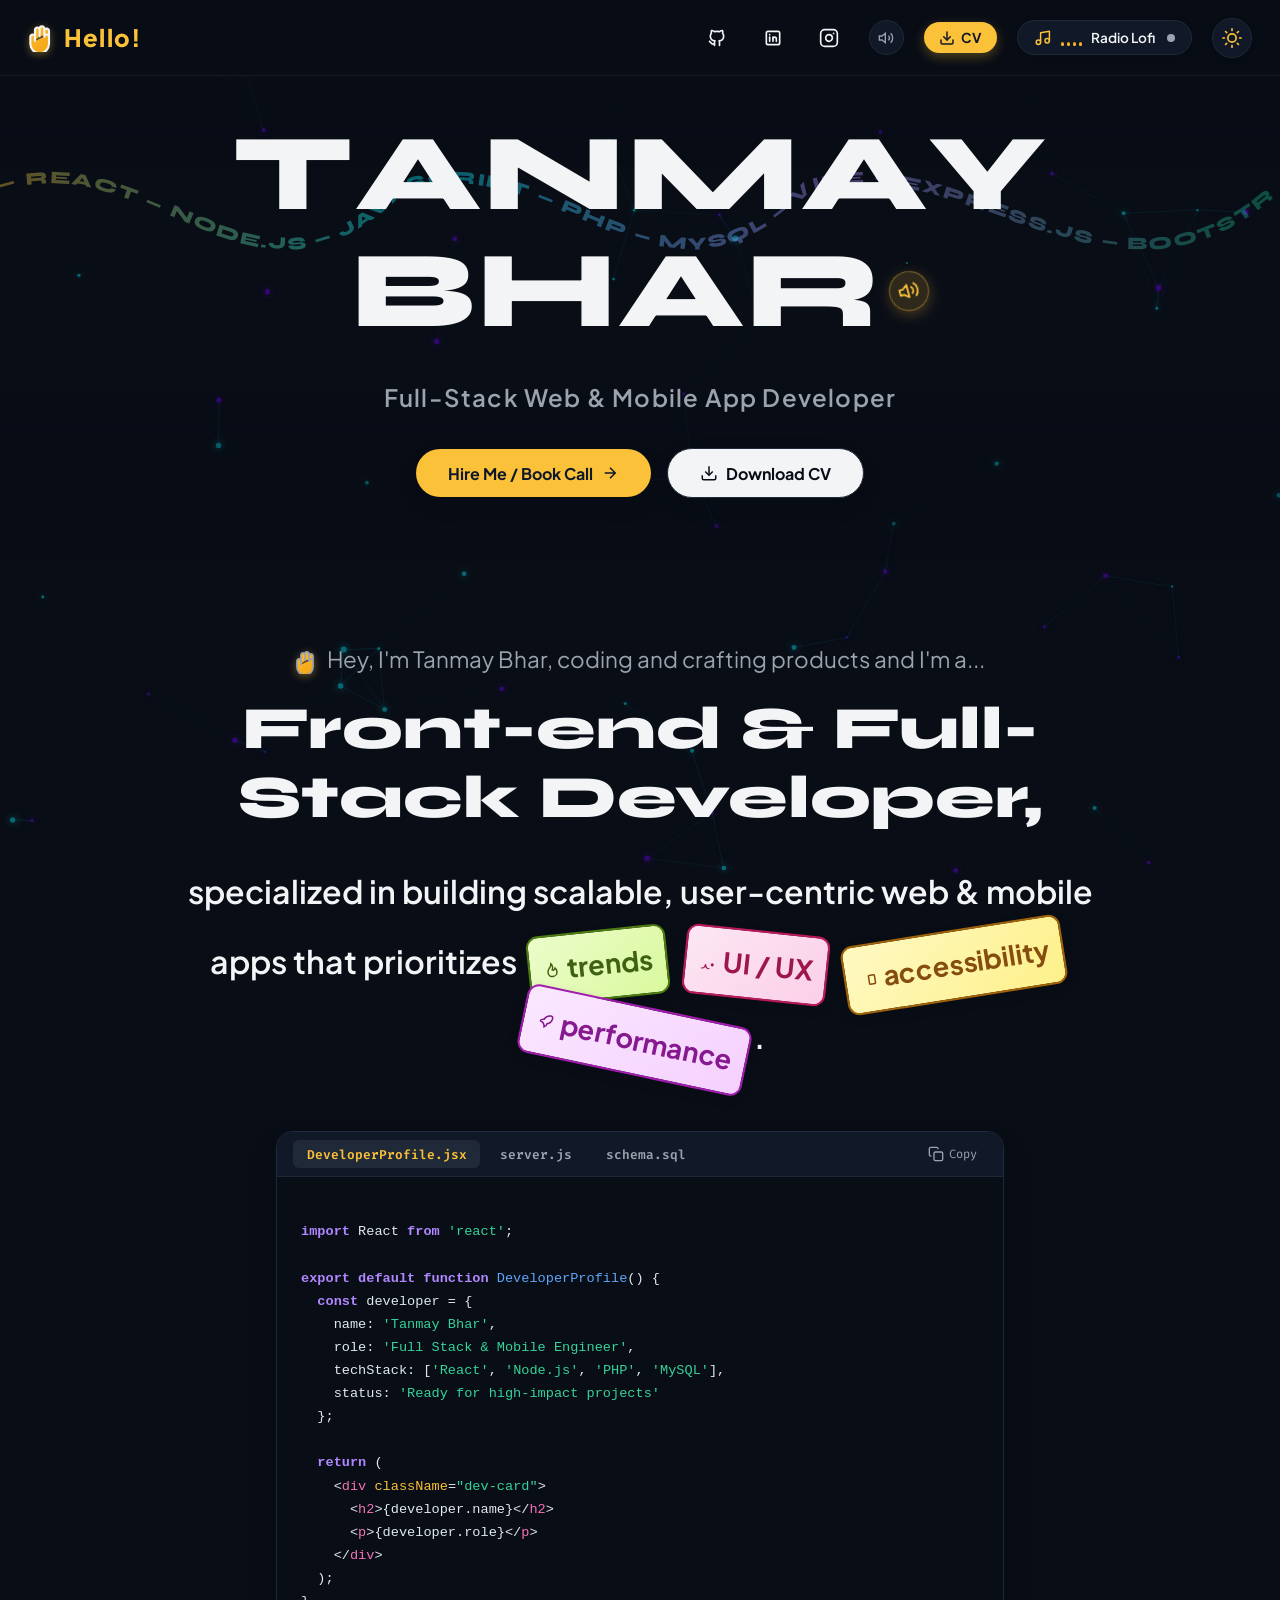
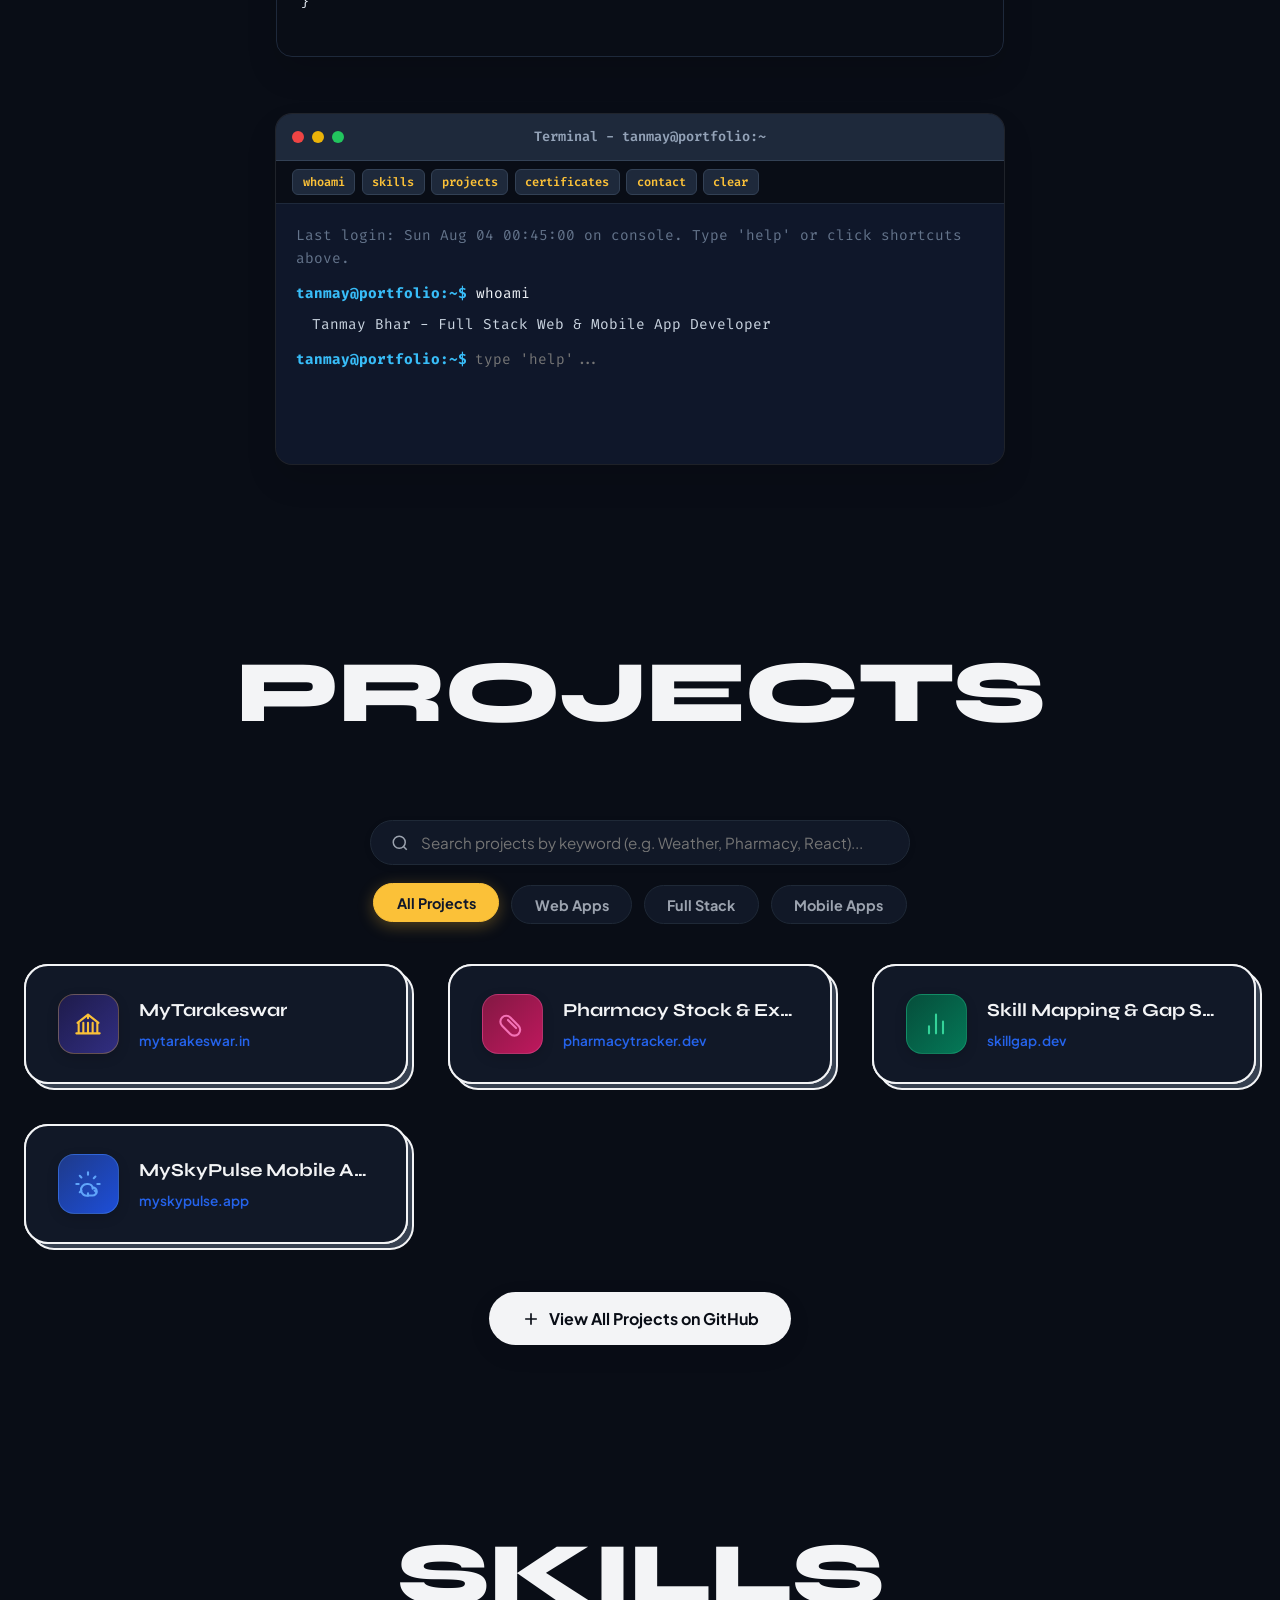
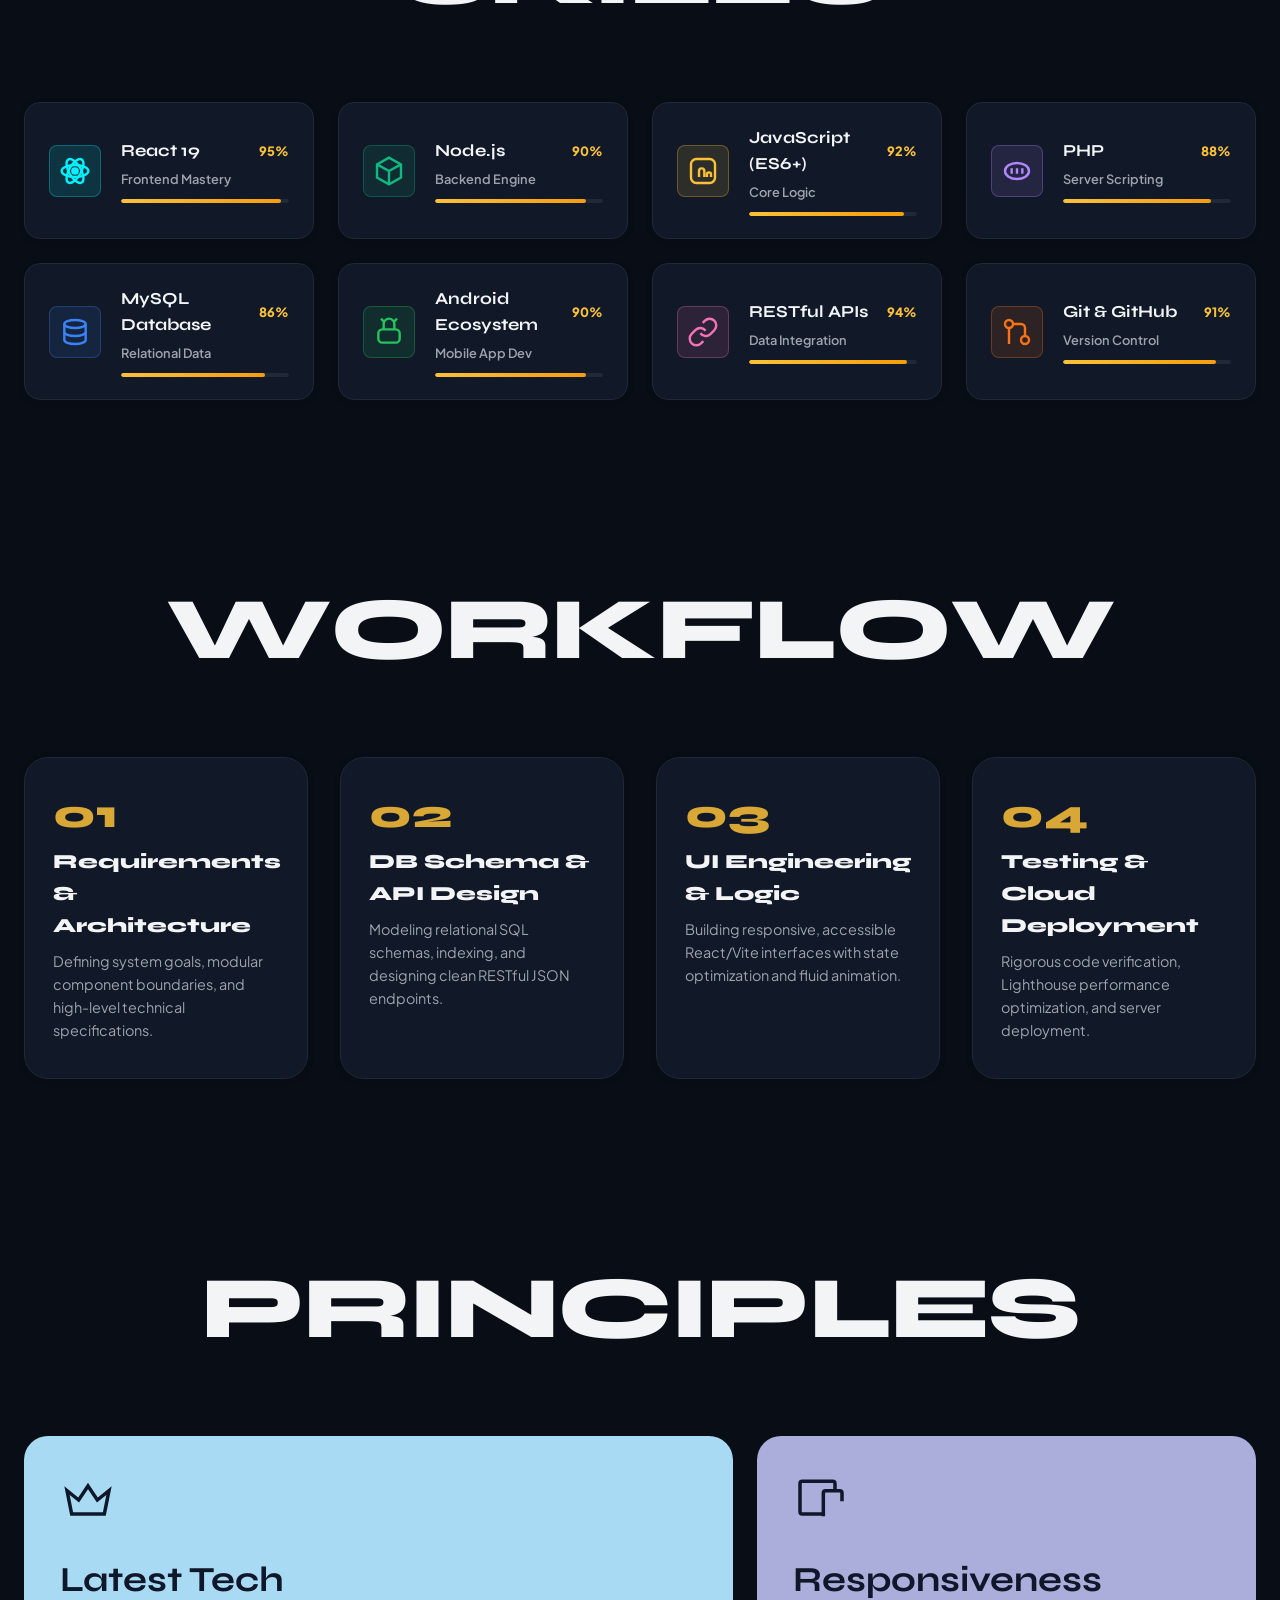
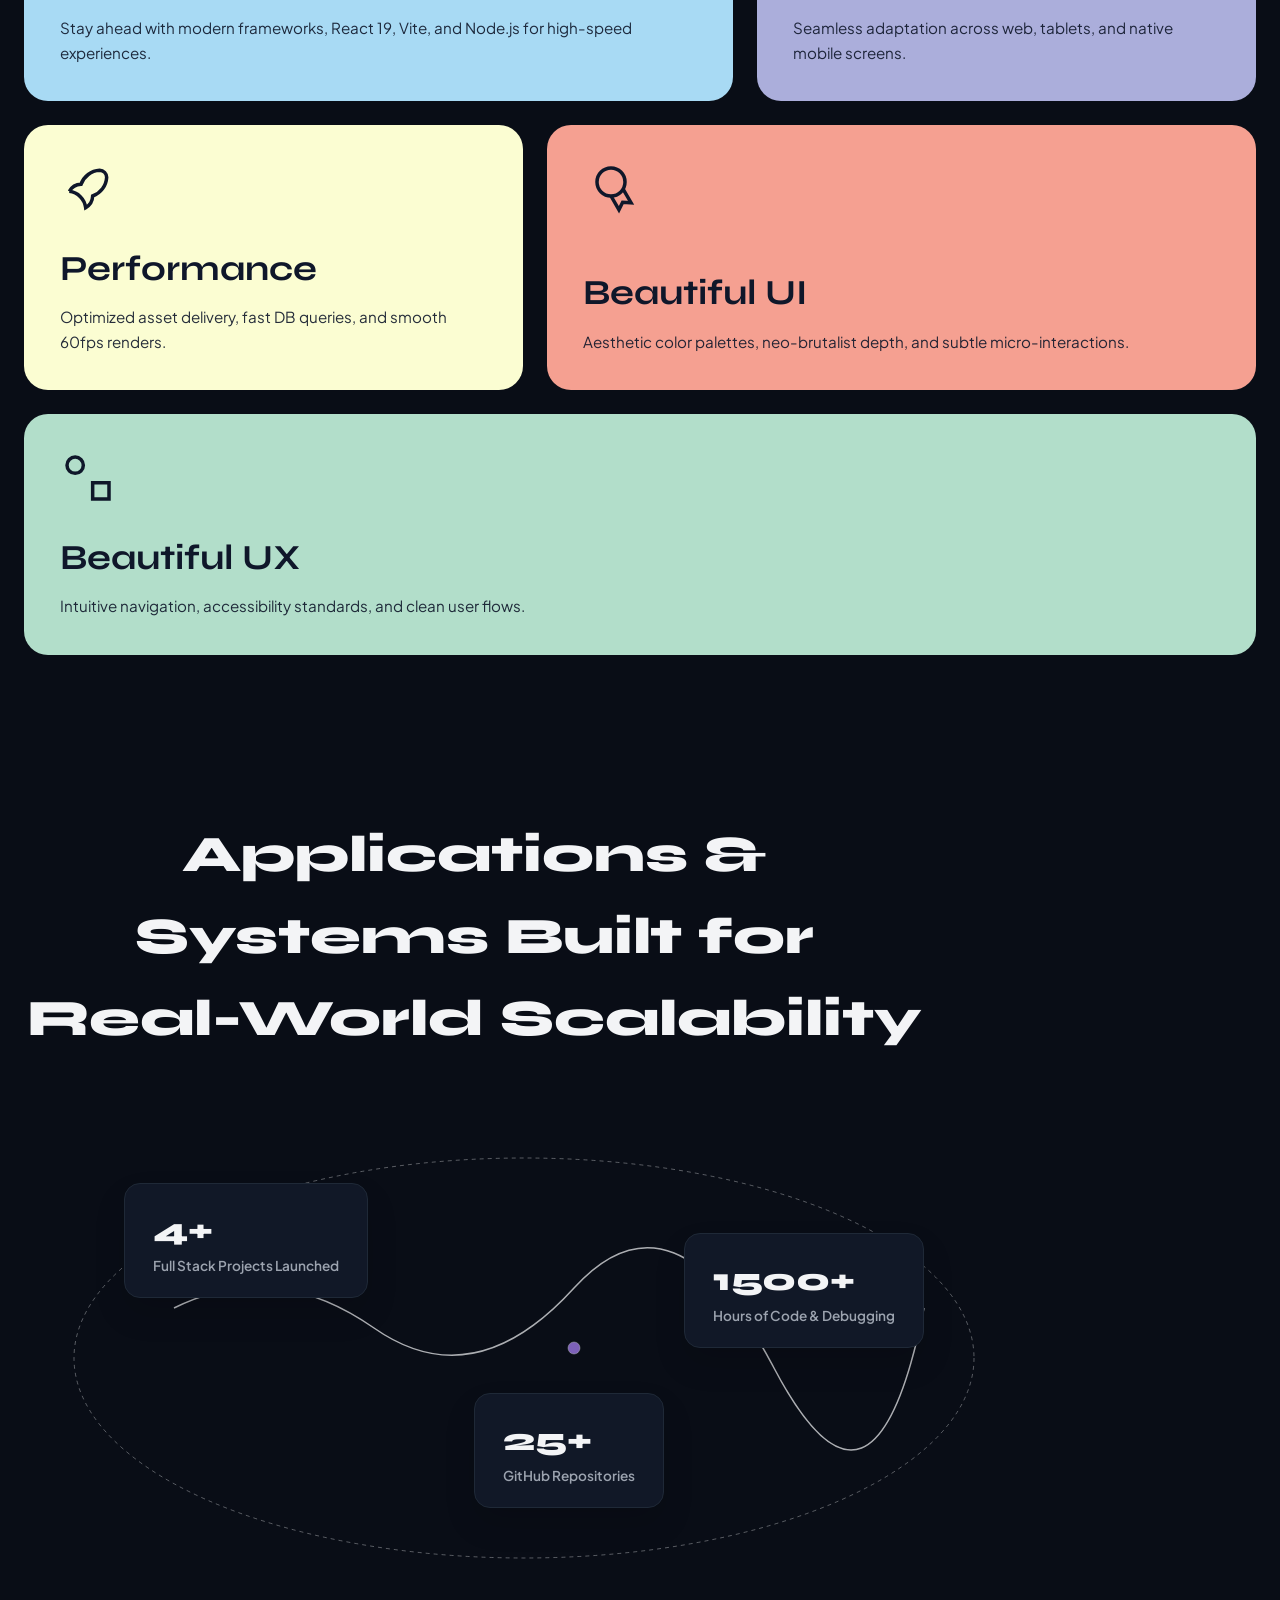
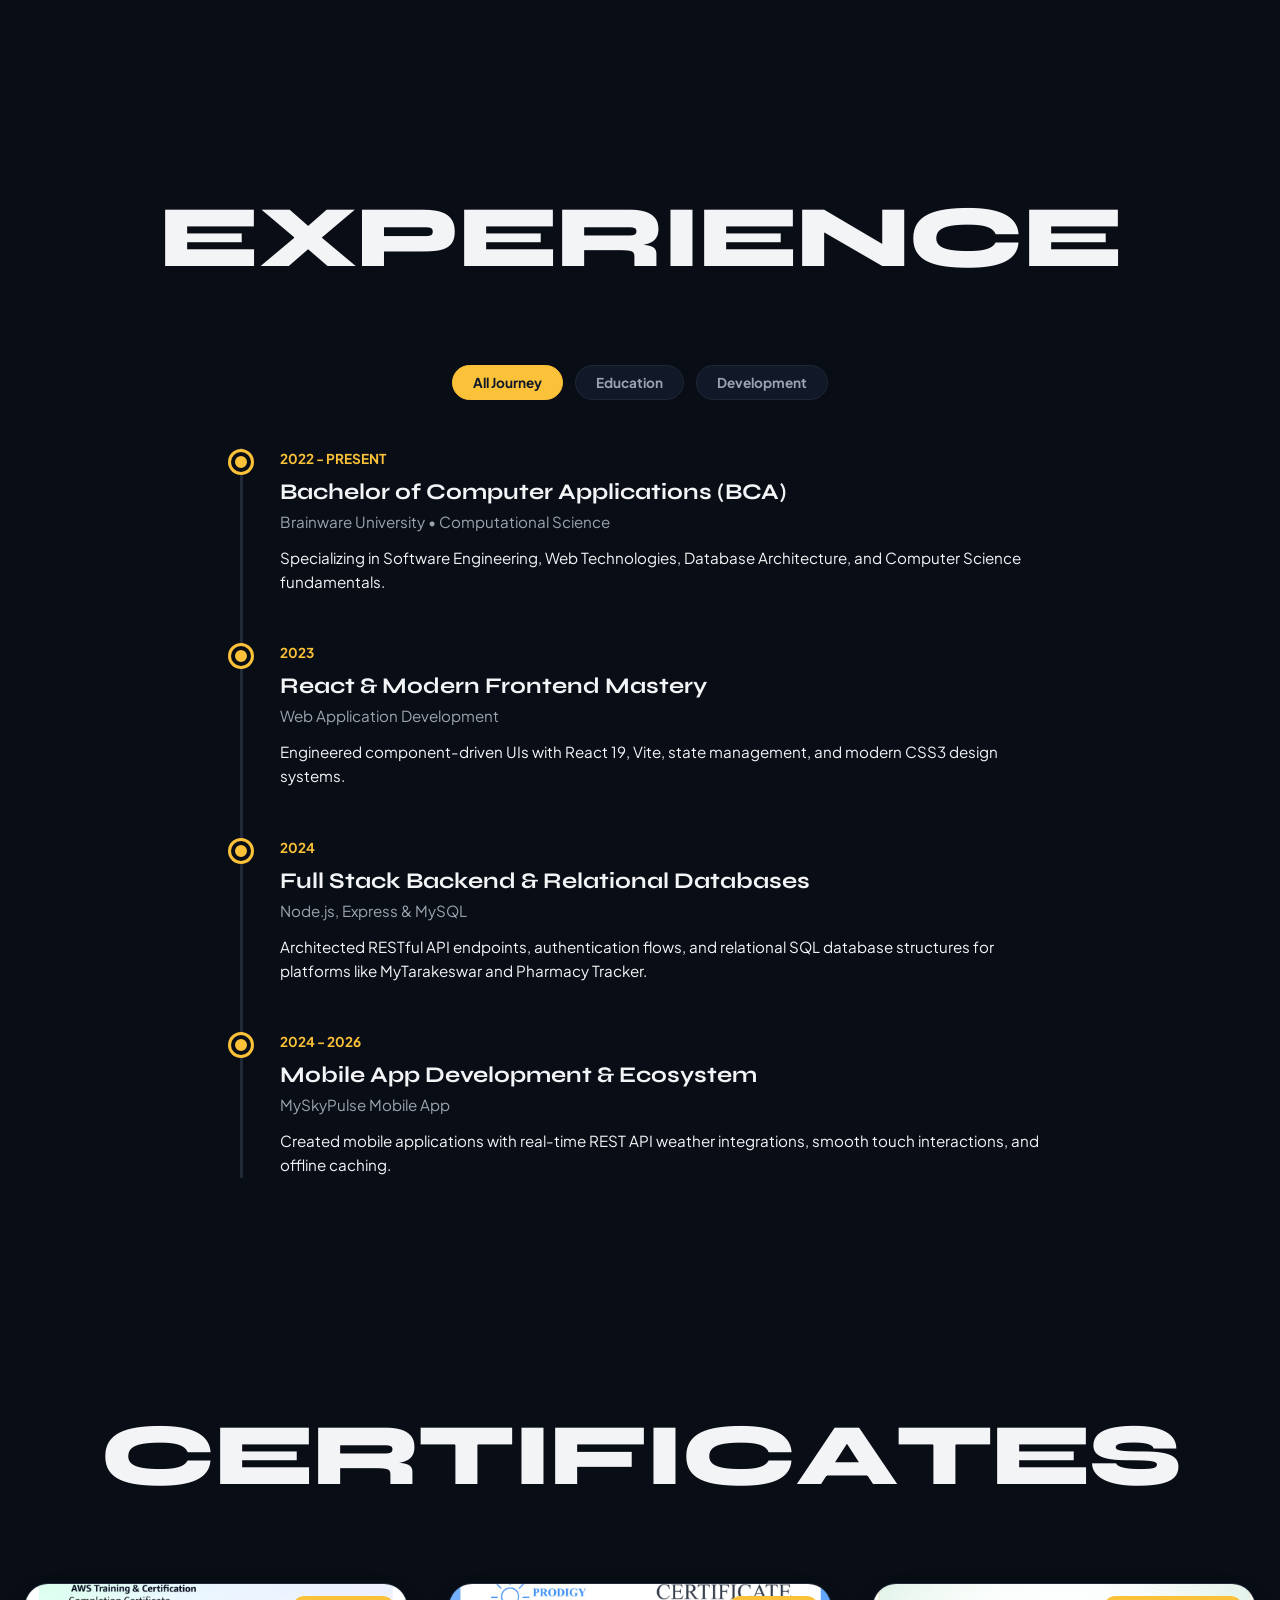
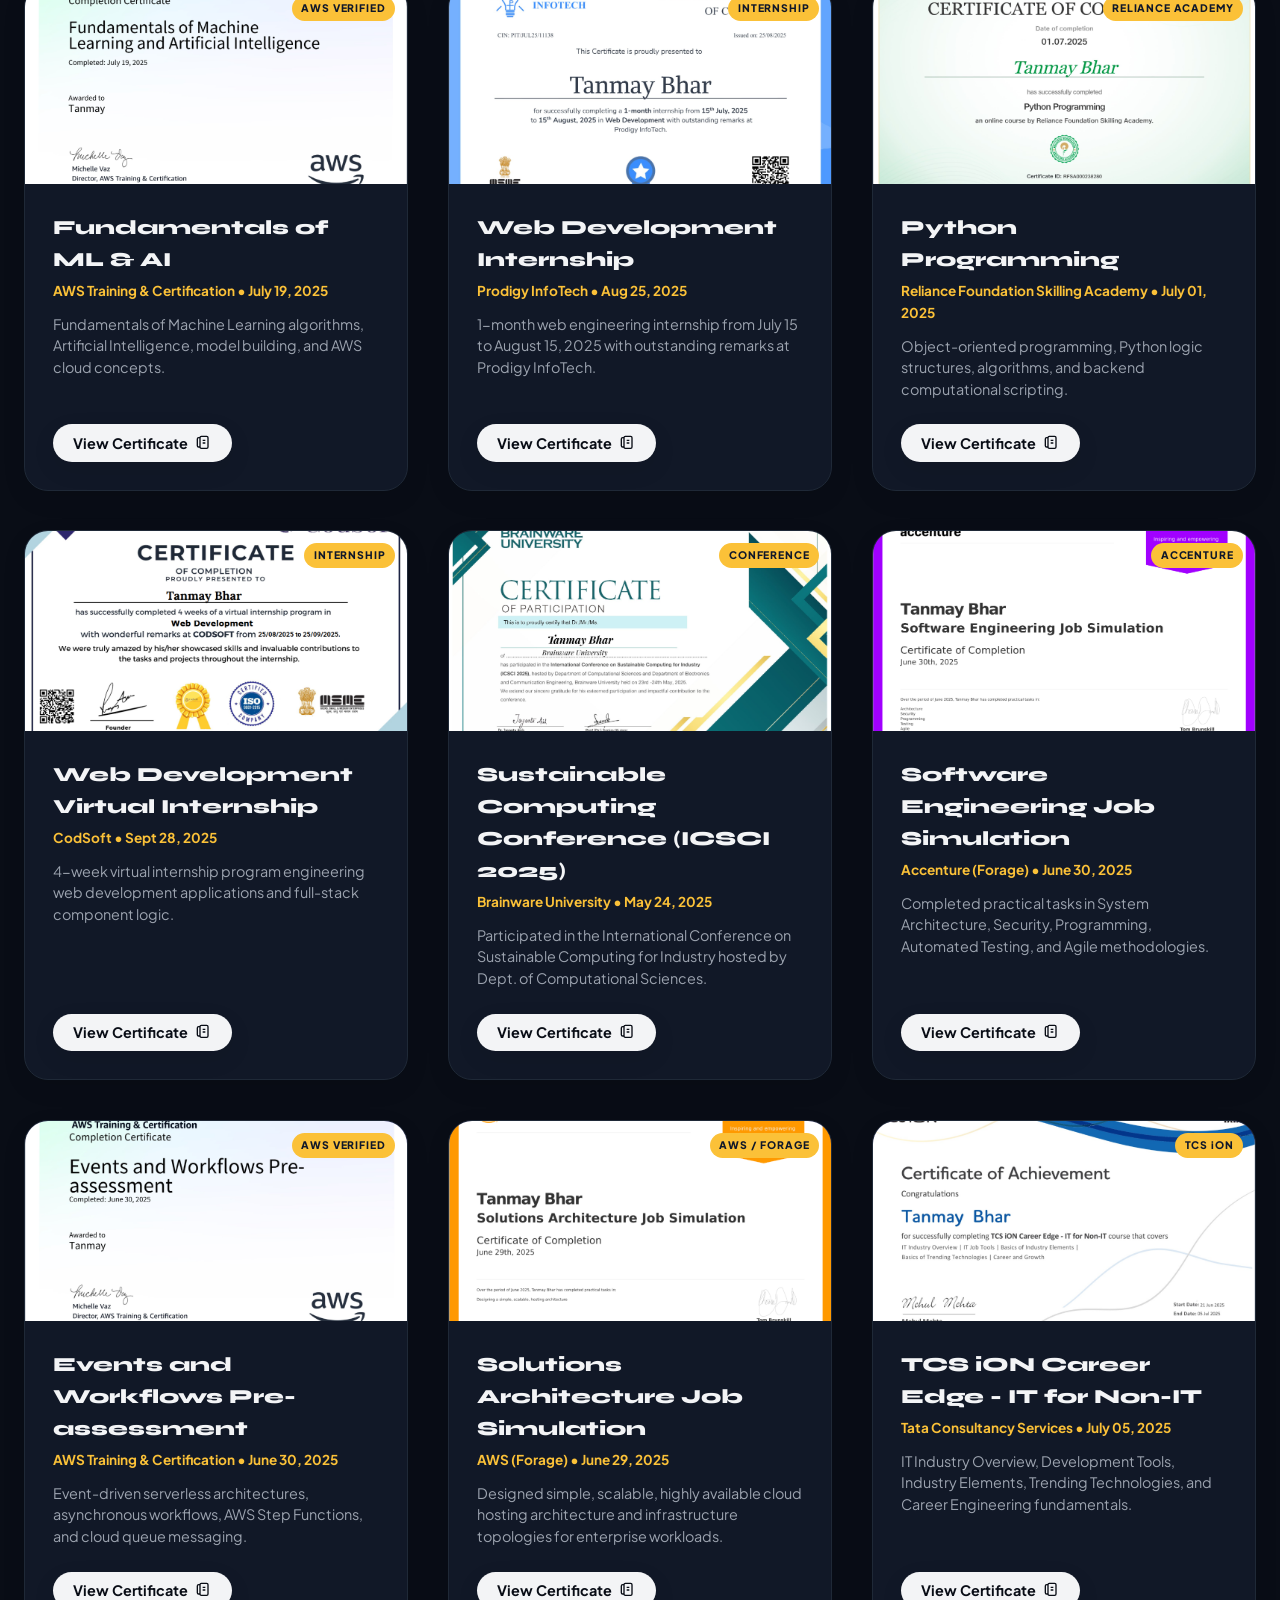
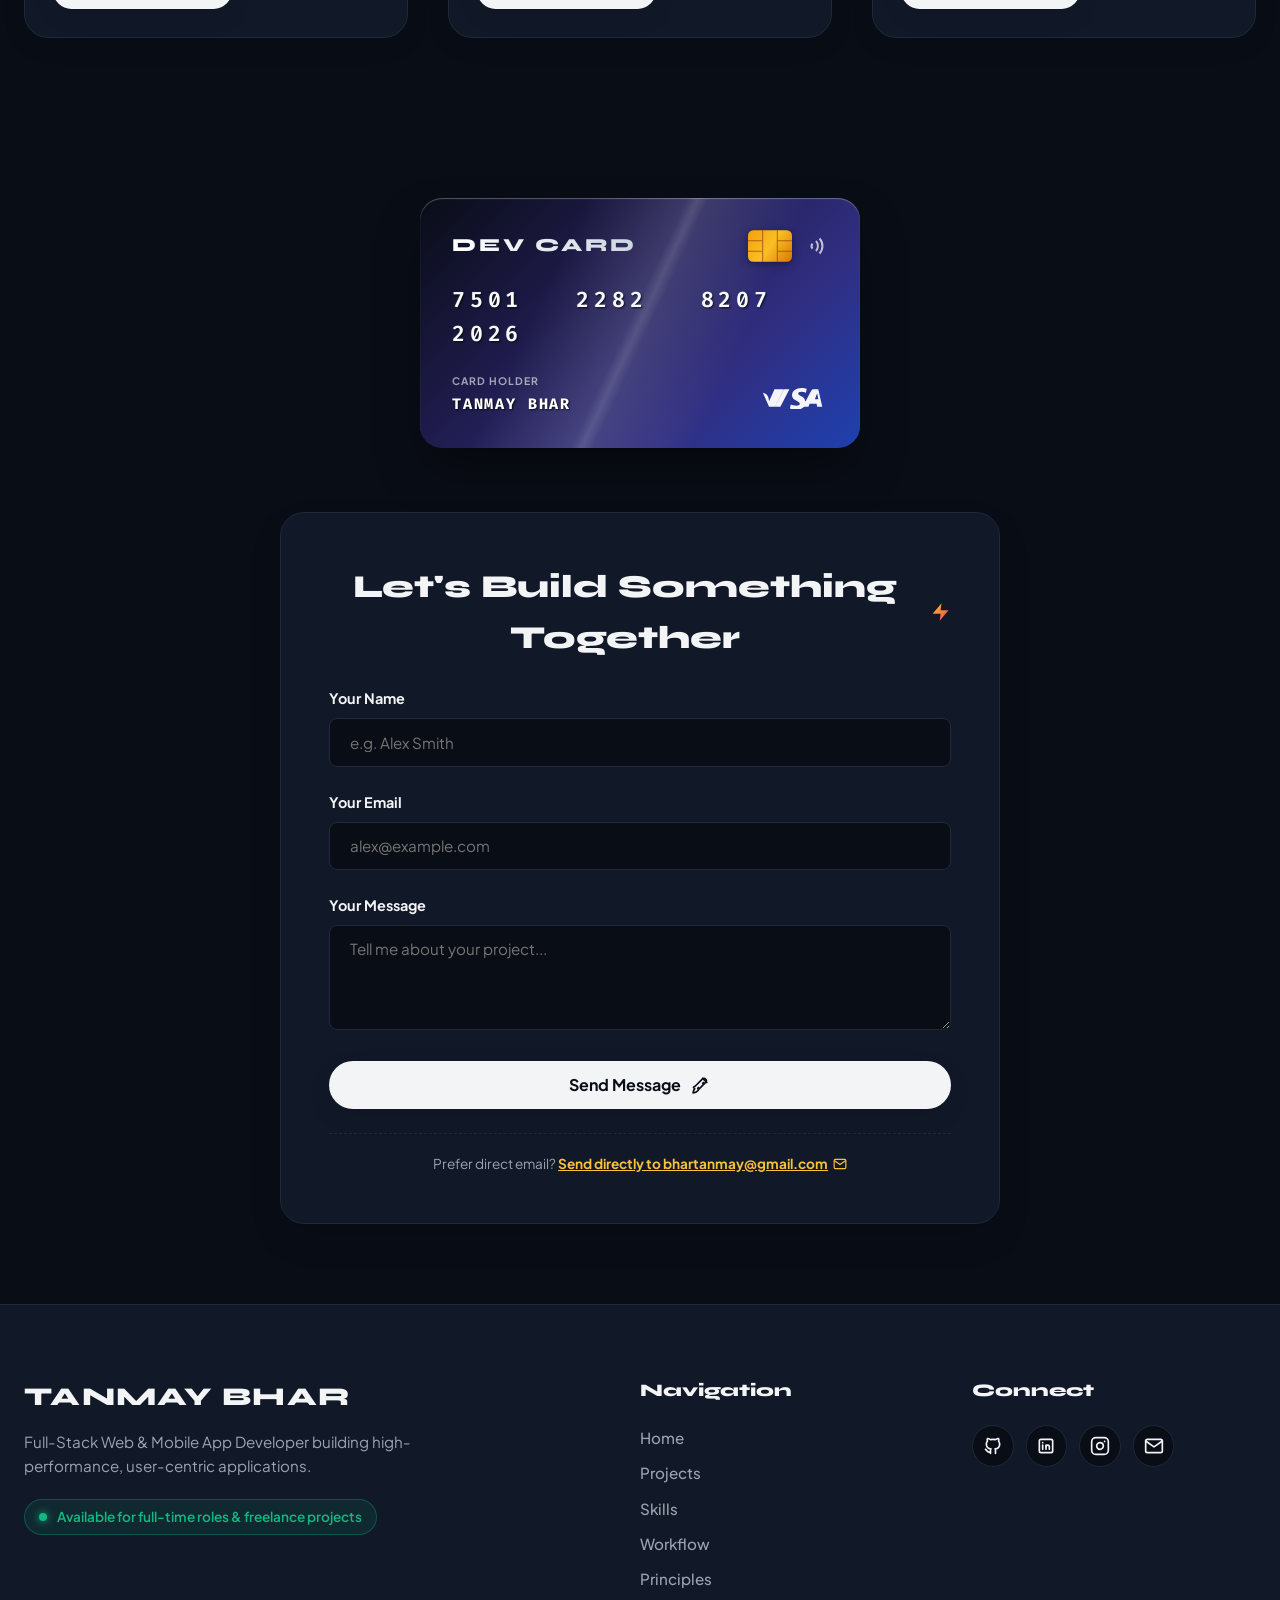
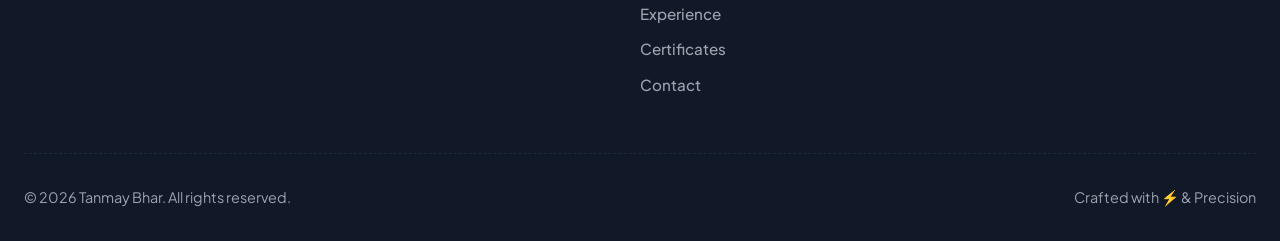
==== index.html @ b8fe7750 "Initial commit: Professional Developer Portfolio for Tanmay Bhar" ====
<!DOCTYPE html>
<html lang="en" data-theme="dark">
<head>
  <meta charset="UTF-8" />
  <meta name="viewport" content="width=device-width, initial-scale=1.0" />
  <title>Tanmay Bhar - Full-Stack Web & Mobile Developer</title>
  
  <!-- SEO Meta Tags -->
  <meta name="description" content="Portfolio of Tanmay Bhar, Full Stack Web Developer and Mobile App Developer specializing in React, Node.js, PHP, MySQL, and JavaScript." />
  <meta name="keywords" content="Tanmay Bhar, Full Stack Developer, React Developer, Node.js Developer, Mobile App Developer, MyTarakeswar, Pharmacy Tracker, Portfolio" />
  <meta name="author" content="Tanmay Bhar" />
  
  <!-- OpenGraph / Social -->
  <meta property="og:type" content="website" />
  <meta property="og:title" content="Tanmay Bhar | Full Stack & Mobile App Developer" />
  <meta property="og:description" content="Full-stack web developer and mobile app engineer creating high performance applications." />
  
  <!-- Google Fonts -->
  <link rel="preconnect" href="https://fonts.googleapis.com">
  <link rel="preconnect" href="https://fonts.gstatic.com" crossorigin>
  <link href="https://fonts.googleapis.com/css2?family=Fira+Code:wght@400;500;600;700&family=Plus+Jakarta+Sans:wght@300;400;500;600;700;800&family=Syne:wght@500;600;700;800;900&display=swap" rel="stylesheet">

  <!-- Stylesheets -->
  <link rel="stylesheet" href="css/style.css" />
  <link rel="stylesheet" href="css/animations.css" />
  <link rel="stylesheet" href="css/responsive.css" />
</head>
<body>

  <!-- BACKGROUND CANVAS PARTICLES -->
  <canvas id="particles-canvas" style="position: fixed; top: 0; left: 0; width: 100vw; height: 100vh; pointer-events: none; z-index: 0; opacity: 0.4;"></canvas>

  <!-- NAVIGATION HEADER -->
  <nav class="nav-header">
    <div class="brand-hello-wrapper" id="home">
      <!-- Professional Vector Waving Hand SVG -->
      <span class="waving-hand">
        <svg class="waving-hand-svg" viewBox="0 0 24 24" width="28" height="28" fill="none" stroke="currentColor" stroke-width="1.8" stroke-linecap="round" stroke-linejoin="round">
          <path d="M18 11V6a2 2 0 0 0-4 0v4M14 10V4a2 2 0 0 0-4 0v6M10 10.5V5a2 2 0 0 0-4 0v9M6 14.5V11a2 2 0 0 0-4 0v6a8 8 0 0 0 16 0v-6a2 2 0 0 0-4 0" fill="url(#profHandGrad)"/>
          <defs>
            <linearGradient id="profHandGrad" x1="0" y1="0" x2="24" y2="24" gradientUnits="userSpaceOnUse">
              <stop stop-color="#FBC138"/>
              <stop offset="1" stop-color="#f59e0b"/>
            </linearGradient>
          </defs>
        </svg>
      </span>
      <div class="hello-text">
        Hello<span class="hello-expand">ooooooo</span>!
      </div>
    </div>

    <div class="nav-actions-right">
      <!-- Social Media Icons with Hand-drawn Scribble SVG Hover -->
      <div class="social-links-group">
        <a href="https://github.com/Tanmaybhar7" target="_blank" rel="noopener noreferrer" class="social-icon-btn" aria-label="GitHub">
          <svg xmlns="http://www.w3.org/2000/svg" width="20" height="20" viewBox="0 0 24 24" fill="none" stroke="currentColor" stroke-width="2" stroke-linecap="round" stroke-linejoin="round"><path d="M9 19c-4.3 1.4 -4.3 -2.5 -6 -3m12 5v-3.5c0 -1 .1 -1.4 -.5 -2c2.8 -.3 5.5 -1.4 5.5 -6a4.6 4.6 0 0 0 -1.3 -3.2a4.2 4.2 0 0 0 -.1 -3.2s-1.1 -.3 -3.5 1.3a12.3 12.3 0 0 0 -6.2 0c-2.4 -1.6 -3.5 -1.3 -3.5 -1.3a4.2 4.2 0 0 0 -.1 3.2a4.6 4.6 0 0 0 -1.3 3.2c0 4.6 2.7 5.7 5.5 6c-.6 .6 -.6 1.2 -.5 2v3.5"></path></svg>
          <svg class="scribble-svg" viewBox="0 0 24 24" fill="none" stroke="currentColor" stroke-width="1.5"><path d="M3 15c2 3 4 4 7 4s7 -3 7 -7s-3 -7 -6 -7s-5 1.5 -5 4s2 5 6 5s8.4 -2.4 10 -5"></path></svg>
        </a>

        <a href="https://linkedin.com/in/tanmaybhar7" target="_blank" rel="noopener noreferrer" class="social-icon-btn" aria-label="LinkedIn">
          <svg xmlns="http://www.w3.org/2000/svg" width="20" height="20" viewBox="0 0 24 24" fill="none" stroke="currentColor" stroke-width="2" stroke-linecap="round" stroke-linejoin="round"><path d="M4 4m0 2a2 2 0 0 1 2 -2h12a2 2 0 0 1 2 2v12a2 2 0 0 1 -2 2h-12a2 2 0 0 1 -2 -2z"></path><path d="M8 11l0 5"></path><path d="M8 8l0 .01"></path><path d="M12 16l0 -5"></path><path d="M16 16v-3a2 2 0 0 0 -4 0"></path></svg>
          <svg class="scribble-svg" viewBox="0 0 24 24" fill="none" stroke="currentColor" stroke-width="1.5"><path d="M3 15c2 3 4 4 7 4s7 -3 7 -7s-3 -7 -6 -7s-5 1.5 -5 4s2 5 6 5s8.4 -2.4 10 -5"></path></svg>
        </a>

        <a href="https://instagram.com/tanmay.cr7" target="_blank" rel="noopener noreferrer" class="social-icon-btn" aria-label="Instagram">
          <svg xmlns="http://www.w3.org/2000/svg" width="20" height="20" viewBox="0 0 24 24" fill="none" stroke="currentColor" stroke-width="2" stroke-linecap="round" stroke-linejoin="round"><rect x="2" y="2" width="20" height="20" rx="5" ry="5"></rect><path d="M16 11.37A4 4 0 1 1 12.63 8 4 4 0 0 1 16 11.37z"></path><line x1="17.5" y1="6.5" x2="17.51" y2="6.5"></line></svg>
          <svg class="scribble-svg" viewBox="0 0 24 24" fill="none" stroke="currentColor" stroke-width="1.5"><path d="M3 15c2 3 4 4 7 4s7 -3 7 -7s-3 -7 -6 -7s-5 1.5 -5 4s2 5 6 5s8.4 -2.4 10 -5"></path></svg>
        </a>
      </div>

      <!-- SFX UI Sound Toggle Button -->
      <button id="sfx-toggle" class="sfx-toggle-btn" title="Toggle UI Sound Effects">
        <svg class="sfx-icon" viewBox="0 0 24 24" width="16" height="16" fill="none" stroke="currentColor" stroke-width="2"><path d="M11 5L6 9H2v6h4l5 4V5z"/><path d="M19.07 4.93a10 10 0 0 1 0 14.14"/><path d="M15.54 8.46a5 5 0 0 1 0 7.07"/></svg>
      </button>

      <!-- Download CV Button -->
      <button id="download-cv-nav-btn" class="nav-download-cv-btn" title="Download Tanmay's CV">
        <svg viewBox="0 0 24 24" width="16" height="16" fill="none" stroke="currentColor" stroke-width="2.2" stroke-linecap="round" stroke-linejoin="round">
          <path d="M21 15v4a2 2 0 0 1-2 2H5a2 2 0 0 1-2-2v-4"></path>
          <polyline points="7 10 12 15 17 10"></polyline>
          <line x1="12" y1="15" x2="12" y2="3"></line>
        </svg>
        <span>CV</span>
      </button>

      <!-- Enhanced Radio Lofi Player Button -->
      <button id="radio-player-btn" class="radio-player-btn" aria-label="Radio Lofi Player">
        <svg class="radio-icon" viewBox="0 0 24 24" fill="none" stroke="currentColor" stroke-width="2" stroke-linecap="round" stroke-linejoin="round">
          <path d="M9 18V5l12-2v13"></path>
          <circle cx="6" cy="18" r="3"></circle>
          <circle cx="18" cy="16" r="3"></circle>
        </svg>
        <div class="equalizer-icon">
          <div class="eq-bar"></div>
          <div class="eq-bar"></div>
          <div class="eq-bar"></div>
          <div class="eq-bar"></div>
        </div>
        <span id="radio-status" class="radio-text">Radio Lofi</span>
        <span class="radio-dot"></span>
      </button>
      <audio id="radio-audio" src="https://usa9.fastcast4u.com/proxy/jamz?mp=/1" preload="none"></audio>

      <!-- Enhanced Dark / Light Theme Toggle Button -->
      <button id="theme-toggle" class="theme-toggle-btn" aria-label="Toggle Theme">
        <svg class="sun-icon" viewBox="0 0 24 24" fill="none" stroke="currentColor" stroke-width="2" stroke-linecap="round" stroke-linejoin="round">
          <circle cx="12" cy="12" r="5"></circle>
          <line x1="12" y1="1" x2="12" y2="3"></line>
          <line x1="12" y1="21" x2="12" y2="23"></line>
          <line x1="4.22" y1="4.22" x2="5.64" y2="5.64"></line>
          <line x1="18.36" y1="18.36" x2="19.78" y2="19.78"></line>
          <line x1="1" y1="12" x2="3" y2="12"></line>
          <line x1="21" y1="12" x2="23" y2="12"></line>
          <line x1="4.22" y1="19.78" x2="5.64" y2="18.36"></line>
          <line x1="18.36" y1="5.64" x2="19.78" y2="4.22"></line>
        </svg>
        <svg class="moon-icon" viewBox="0 0 24 24" fill="none" stroke="currentColor" stroke-width="2" stroke-linecap="round" stroke-linejoin="round">
          <path d="M21 12.79A9 9 0 1 1 11.21 3 7 7 0 0 0 21 12.79z"></path>
        </svg>
      </button>
    </div>
  </nav>

  <!-- HERO SECTION WITH CHARACTER HOVER & SVG SINE MARQUEE -->
  <section id="spark-effect-zone" class="hero-zone">
    <div class="hero-title-container">
      <h1 class="hero-main-name">
        <span class="hero-word">
          <span class="char-span char-t">T<span class="char-pin"><svg class="triangle-rotate-with-delay" viewBox="0 0 24 24" fill="none" stroke="currentColor" stroke-width="2"><path d="M12 20l7 -12h-14z"></path></svg></span></span>
          <span class="char-span char-a1">A<span class="char-pin"><svg class="triangle-rotate-with-delay" viewBox="0 0 24 24" fill="none" stroke="currentColor" stroke-width="2"><path d="M12 20l7 -12h-14z"></path></svg></span></span>
          <span class="char-span char-n">N<span class="char-pin"><svg class="triangle-rotate-with-delay" viewBox="0 0 24 24" fill="none" stroke="currentColor" stroke-width="2"><path d="M12 20l7 -12h-14z"></path></svg></span></span>
          <span class="char-span char-m">M<span class="char-pin"><svg class="triangle-rotate-with-delay" viewBox="0 0 24 24" fill="none" stroke="currentColor" stroke-width="2"><path d="M12 20l7 -12h-14z"></path></svg></span></span>
          <span class="char-span char-a2">A<span class="char-pin"><svg class="triangle-rotate-with-delay" viewBox="0 0 24 24" fill="none" stroke="currentColor" stroke-width="2"><path d="M12 20l7 -12h-14z"></path></svg></span></span>
          <span class="char-span char-y">Y<span class="char-pin"><svg class="triangle-rotate-with-delay" viewBox="0 0 24 24" fill="none" stroke="currentColor" stroke-width="2"><path d="M12 20l7 -12h-14z"></path></svg></span></span>
        </span>
        <span class="hero-word">
          <span class="char-span char-b">B<span class="char-pin"><svg class="triangle-rotate-with-delay" viewBox="0 0 24 24" fill="none" stroke="currentColor" stroke-width="2"><path d="M12 20l7 -12h-14z"></path></svg></span></span>
          <span class="char-span char-h">H<span class="char-pin"><svg class="triangle-rotate-with-delay" viewBox="0 0 24 24" fill="none" stroke="currentColor" stroke-width="2"><path d="M12 20l7 -12h-14z"></path></svg></span></span>
          <span class="char-span char-a3">A<span class="char-pin"><svg class="triangle-rotate-with-delay" viewBox="0 0 24 24" fill="none" stroke="currentColor" stroke-width="2"><path d="M12 20l7 -12h-14z"></path></svg></span></span>
          <span class="char-span char-r">R<span class="char-pin"><svg class="triangle-rotate-with-delay" viewBox="0 0 24 24" fill="none" stroke="currentColor" stroke-width="2"><path d="M12 20l7 -12h-14z"></path></svg></span></span>
          
          <!-- Speaker Audio Badge -->
          <span id="sound-pronounce" class="sound-pronounce-btn" title="Listen Pronunciation">
            <svg viewBox="0 0 24 24" fill="none" stroke="currentColor" stroke-width="2" stroke-linecap="round" stroke-linejoin="round">
              <path d="M11 5L6 9H2v6h4l5 4V5z"></path>
              <path d="M15.54 8.46a5 5 0 0 1 0 7.07"></path>
              <path d="M19.07 4.93a10 10 0 0 1 0 14.14"></path>
            </svg>
          </span>
        </span>
      </h1>
      
      <p class="hero-subtitle-tag">Full-Stack Web & Mobile App Developer</p>

      <!-- Hero Quick CTA Group -->
      <div class="hero-cta-group">
        <button id="hire-me-hero-btn" class="pill-action-btn hero-cta-btn" style="background: var(--accent-yellow); color: #0f172a;">
          <span>Hire Me / Book Call</span>
          <svg viewBox="0 0 24 24" width="18" height="18" fill="none" stroke="currentColor" stroke-width="2"><path d="M5 12h14M12 5l7 7-7 7"/></svg>
        </button>
        <button id="download-cv-hero-btn" class="pill-action-btn hero-cv-btn">
          <svg viewBox="0 0 24 24" width="18" height="18" fill="none" stroke="currentColor" stroke-width="2"><path d="M21 15v4a2 2 0 0 1-2 2H5a2 2 0 0 1-2-2v-4"/><polyline points="7 10 12 15 17 10"/><line x1="12" y1="15" x2="12" y2="3"/></svg>
          <span>Download CV</span>
        </button>
      </div>
    </div>

    <!-- Sine Wave SVG Marquee Background with Multicolor Gradient -->
    <div class="svg-marquee-wrapper">
      <svg class="marquee-svg" viewBox="0 0 2530 740">
        <defs>
          <linearGradient id="marqueeGrad" x1="0%" y1="0%" x2="100%" y2="0%">
            <stop offset="0%" stop-color="#FBC138" stop-opacity="0.85"/>
            <stop offset="33%" stop-color="#00f2fe" stop-opacity="0.85"/>
            <stop offset="66%" stop-color="#b087ff" stop-opacity="0.85"/>
            <stop offset="100%" stop-color="#10B981" stop-opacity="0.85"/>
          </linearGradient>
        </defs>
        <path id="sinePath" fill="none" stroke="none" d="M0 200 C 300 100, 500 500, 800 200 C 1100 100, 1300 500, 1600 200 C 1900 100, 2200 500, 2530 200"></path>
        <text class="marquee-text-path">
          <textPath xlink:href="#sinePath" startOffset="0%">
            — REACT — NODE.JS — JAVASCRIPT — PHP — MYSQL — VITE — EXPRESS.JS — BOOTSTRAP — HTML5 — CSS3 — GIT — GITHUB — ANDROID APP — REST API — REACT — NODE.JS — JAVASCRIPT — PHP — MYSQL — VITE
          </textPath>
        </text>
      </svg>
    </div>

    <!-- 3D Perspective Grid Backdrop -->
    <div class="perspective-grid-backdrop">
      <div class="perspective-grid-inner animate-grid"></div>
      <div class="perspective-fade-mask"></div>
    </div>
  </section>

  <!-- INTRO SECTION WITH FLOATING BADGES & LIVE CODE SNIPPET WIDGET -->
  <section id="intro" class="intro-section">
    <div class="intro-statement-box reveal-on-scroll">
      <p class="intro-greeting">
        <!-- Professional Vector Waving Hand SVG -->
        <span class="waving-hand" style="vertical-align: middle; margin-right: 0.2rem;">
          <svg class="waving-hand-svg" viewBox="0 0 24 24" width="24" height="24" fill="none" stroke="currentColor" stroke-width="1.8" stroke-linecap="round" stroke-linejoin="round">
            <path d="M18 11V6a2 2 0 0 0-4 0v4M14 10V4a2 2 0 0 0-4 0v6M10 10.5V5a2 2 0 0 0-4 0v9M6 14.5V11a2 2 0 0 0-4 0v6a8 8 0 0 0 16 0v-6a2 2 0 0 0-4 0" fill="url(#profHandGrad2)"/>
            <defs>
              <linearGradient id="profHandGrad2" x1="0" y1="0" x2="24" y2="24" gradientUnits="userSpaceOnUse">
                <stop stop-color="#FBC138"/>
                <stop offset="1" stop-color="#f59e0b"/>
              </linearGradient>
            </defs>
          </svg>
        </span>
        Hey, I'm Tanmay Bhar, coding and crafting products and I'm a...
      </p>
      <h2 class="intro-heading-role">Front-end & Full-Stack Developer,</h2>
      <div class="intro-description-pills">
        specialized in building scalable, user-centric web & mobile apps that prioritizes 
        <span class="pill-badge pill-trends badge-float-1">
          <svg width="18" height="18" viewBox="0 0 24 24" fill="none" stroke="currentColor" stroke-width="2"><path d="M12 12c2 -2.96 0 -7 -1 -8c0 3.038 -1.773 4.741 -3 6c-1.226 1.26 -2 3.24 -2 5a6 6 0 1 0 12 0c0 -1.532 -1.056 -3.94 -2 -5c-1.786 3 -2.791 3 -4 2z"></path></svg>
          trends
        </span>
        <span class="pill-badge pill-ux badge-float-2">
          <svg width="18" height="18" viewBox="0 0 24 24" fill="none" stroke="currentColor" stroke-width="2"><path d="M16 18a2 2 0 0 1 2 2a2 2 0 0 1 2 -2a2 2 0 0 1 -2 -2a2 2 0 0 1 -2 2zm-7 12a6 6 0 0 1 6 -6a6 6 0 0 1 -6 -6a6 6 0 0 1 -6 6a6 6 0 0 1 6 6z"></path></svg>
          UI / UX
        </span>
        <span class="pill-badge pill-a11y badge-float-3">
          <svg width="18" height="18" viewBox="0 0 24 24" fill="none" stroke="currentColor" stroke-width="2"><path d="M13 9a1 1 0 0 1 1 -1h6a1 1 0 0 1 1 1v10a1 1 0 0 1 -1 1h-6a1 1 0 0 1 -1 -1v-10z"></path></svg>
          accessibility
        </span>
        <span class="pill-badge pill-perf badge-float-4">
          <svg width="18" height="18" viewBox="0 0 24 24" fill="none" stroke="currentColor" stroke-width="2"><path d="M4 13a8 8 0 0 1 7 7a6 6 0 0 0 3 -5a9 9 0 0 0 6 -8a3 3 0 0 0 -3 -3a9 9 0 0 0 -8 6a6 6 0 0 0 -5 3"></path></svg>
          performance
        </span>.
      </div>
    </div>

    <!-- Live Interactive Code Snippet Box -->
    <div class="code-snippet-wrapper reveal-on-scroll">
      <div class="code-snippet-card">
        <div class="code-header">
          <div class="code-tabs">
            <button class="code-tab active" data-lang="react">DeveloperProfile.jsx</button>
            <button class="code-tab" data-lang="node">server.js</button>
            <button class="code-tab" data-lang="sql">schema.sql</button>
          </div>
          <button id="copy-code-btn" class="copy-code-btn" title="Copy Snippet">
            <svg viewBox="0 0 24 24" width="16" height="16" fill="none" stroke="currentColor" stroke-width="2"><rect x="9" y="9" width="13" height="13" rx="2" ry="2"/><path d="M5 15H4a2 2 0 0 1-2-2V4a2 2 0 0 1 2-2h9a2 2 0 0 1 2 2v1"/></svg>
            <span>Copy</span>
          </button>
        </div>
        <pre class="code-body"><code id="code-content-block">
<span class="code-kw">import</span> React <span class="code-kw">from</span> <span class="code-str">'react'</span>;

<span class="code-kw">export default function</span> <span class="code-fn">DeveloperProfile</span>() {
  <span class="code-kw">const</span> developer = {
    name: <span class="code-str">'Tanmay Bhar'</span>,
    role: <span class="code-str">'Full Stack & Mobile Engineer'</span>,
    techStack: [<span class="code-str">'React'</span>, <span class="code-str">'Node.js'</span>, <span class="code-str">'PHP'</span>, <span class="code-str">'MySQL'</span>],
    status: <span class="code-str">'Ready for high-impact projects'</span>
  };

  <span class="code-kw">return</span> (
    &lt;<span class="code-tag">div</span> <span class="code-attr">className</span>=<span class="code-str">"dev-card"</span>&gt;
      &lt;<span class="code-tag">h2</span>&gt;{developer.name}&lt;/<span class="code-tag">h2</span>&gt;
      &lt;<span class="code-tag">p</span>&gt;{developer.role}&lt;/<span class="code-tag">p</span>&gt;
    &lt;/<span class="code-tag">div</span>&gt;
  );
}
        </code></pre>
      </div>
    </div>

    <!-- Draggable Mac Terminal Window with Quick Command Chips -->
    <div class="terminal-wrapper reveal-on-scroll">
      <div id="terminal-window" class="terminal-card">
        <div id="terminal-header" class="terminal-header">
          <div class="terminal-dots">
            <div class="dot dot-red"></div>
            <div class="dot dot-yellow"></div>
            <div class="dot dot-green"></div>
          </div>
          <div class="terminal-title">Terminal - tanmay@portfolio:~</div>
          <div style="width: 2rem;"></div>
        </div>

        <!-- Terminal Quick Action Chips -->
        <div class="terminal-quick-chips">
          <button class="term-chip-btn" data-cmd="whoami">whoami</button>
          <button class="term-chip-btn" data-cmd="skills">skills</button>
          <button class="term-chip-btn" data-cmd="projects">projects</button>
          <button class="term-chip-btn" data-cmd="certificates">certificates</button>
          <button class="term-chip-btn" data-cmd="contact">contact</button>
          <button class="term-chip-btn" data-cmd="clear">clear</button>
        </div>

        <div id="terminal-body" class="terminal-body">
          <div class="terminal-welcome">Last login: Sun Aug 04 00:45:00 on console. Type 'help' or click shortcuts above.</div>
          <div class="terminal-line"><span class="terminal-prompt">tanmay@portfolio:~$</span> <span class="terminal-cmd">whoami</span></div>
          <div class="terminal-output">Tanmay Bhar - Full Stack Web & Mobile App Developer</div>
          <div class="terminal-input-row">
            <span class="terminal-prompt">tanmay@portfolio:~$</span>
            <input type="text" id="terminal-input" class="terminal-input" placeholder="type 'help'..." autofocus />
          </div>
        </div>
      </div>
    </div>
  </section>

  <!-- FEATURED PROJECTS SECTION WITH CATEGORY FILTERS & SEARCH BAR -->
  <section id="projects" class="projects-section">
    <div class="container">
      <div class="section-header-striped reveal-on-scroll">
        <ul class="nav-ul">
          <li class="nav-li">
            <span class="nav-a">
              <span class="nav-a-letters">
                <span class="nav-a-letter">P</span><span class="nav-a-letter">r</span><span class="nav-a-letter">o</span><span class="nav-a-letter">j</span><span class="nav-a-letter">e</span><span class="nav-a-letter">c</span><span class="nav-a-letter">t</span><span class="nav-a-letter">s</span>
              </span>
              <span class="nav-a-stripe nav-a-stripe--yellow"></span>
              <span class="nav-a-stripe nav-a-stripe--turquoise"></span>
              <span class="nav-a-stripe nav-a-stripe--purple"></span>
              <span class="nav-a-letters-top">
                <span class="nav-a-letter">P</span><span class="nav-a-letter">r</span><span class="nav-a-letter">o</span><span class="nav-a-letter">j</span><span class="nav-a-letter">e</span><span class="nav-a-letter">c</span><span class="nav-a-letter">t</span><span class="nav-a-letter">s</span>
              </span>
            </span>
          </li>
        </ul>
      </div>

      <!-- Project Search Bar & Category Filter Tabs -->
      <div class="project-toolbar-row reveal-on-scroll">
        <div class="project-search-box">
          <svg viewBox="0 0 24 24" width="18" height="18" fill="none" stroke="currentColor" stroke-width="2"><circle cx="11" cy="11" r="8"/><line x1="21" y1="21" x2="16.65" y2="16.65"/></svg>
          <input type="text" id="project-search-input" placeholder="Search projects by keyword (e.g. Weather, Pharmacy, React)..." />
        </div>

        <div class="filter-tabs-wrapper">
          <button class="filter-tab-btn active" data-filter="all">All Projects</button>
          <button class="filter-tab-btn" data-filter="web">Web Apps</button>
          <button class="filter-tab-btn" data-filter="fullstack">Full Stack</button>
          <button class="filter-tab-btn" data-filter="mobile">Mobile Apps</button>
        </div>
      </div>

      <div class="projects-grid">
        <!-- Project 1: MyTarakeswar -->
        <div class="neo-card-wrapper reveal-on-scroll" data-project="mytarakeswar" data-category="fullstack web">
          <div class="neo-card-surface">
            <div class="neo-project-icon icon-temple">
              <svg viewBox="0 0 24 24" width="28" height="28" fill="none" stroke="currentColor" stroke-width="1.8" stroke-linecap="round" stroke-linejoin="round">
                <path d="M2 20h20M4 20v-9M20 20v-9M8 20v-9M12 20v-9M16 20v-9M3 11l9-7 9 7M12 4v3"/>
              </svg>
            </div>
            <div class="neo-project-info">
              <h3 class="neo-project-title">MyTarakeswar</h3>
              <p class="neo-project-sub">mytarakeswar.in</p>
            </div>
          </div>
          <div class="neo-card-shadow-1"></div>
          <div class="neo-card-shadow-2"></div>
        </div>

        <!-- Project 2: Pharmacy Tracker -->
        <div class="neo-card-wrapper reveal-on-scroll delay-1" data-project="pharmacy" data-category="fullstack web">
          <div class="neo-card-surface">
            <div class="neo-project-icon icon-pill">
              <svg viewBox="0 0 24 24" width="28" height="28" fill="none" stroke="currentColor" stroke-width="1.8" stroke-linecap="round" stroke-linejoin="round">
                <path d="M10.5 20.5l-7-7a5 5 0 0 1 7.071-7.071l7 7a5 5 0 0 1-7.071 7.071z"/>
                <path d="M8.5 8.5l7 7"/>
              </svg>
            </div>
            <div class="neo-project-info">
              <h3 class="neo-project-title">Pharmacy Stock & Expiry Tracker</h3>
              <p class="neo-project-sub">pharmacytracker.dev</p>
            </div>
          </div>
          <div class="neo-card-shadow-1"></div>
          <div class="neo-card-shadow-2"></div>
        </div>

        <!-- Project 3: Skill Gap Analysis -->
        <div class="neo-card-wrapper reveal-on-scroll delay-2" data-project="skillgap" data-category="web">
          <div class="neo-card-surface">
            <div class="neo-project-icon icon-chart">
              <svg viewBox="0 0 24 24" width="28" height="28" fill="none" stroke="currentColor" stroke-width="1.8" stroke-linecap="round" stroke-linejoin="round">
                <path d="M18 20V10M12 20V4M6 20v-6"/>
              </svg>
            </div>
            <div class="neo-project-info">
              <h3 class="neo-project-title">Skill Mapping & Gap System</h3>
              <p class="neo-project-sub">skillgap.dev</p>
            </div>
          </div>
          <div class="neo-card-shadow-1"></div>
          <div class="neo-card-shadow-2"></div>
        </div>

        <!-- Project 4: MySkyPulse Mobile App -->
        <div class="neo-card-wrapper reveal-on-scroll delay-3" data-project="myskypulse" data-category="mobile">
          <div class="neo-card-surface">
            <div class="neo-project-icon icon-weather">
              <svg viewBox="0 0 24 24" width="28" height="28" fill="none" stroke="currentColor" stroke-width="1.8" stroke-linecap="round" stroke-linejoin="round">
                <path d="M12 2v2M12 20v2M4.93 4.93l1.41 1.41M17.66 17.66l1.41 1.41M2 12h2M20 12h2M6.34 17.66l-1.41 1.41M18.36 5.64l-1.41 1.41"/>
                <path d="M16 16a4 4 0 0 0-4-4h-1a5 5 0 1 0 1 9.9h4a3.5 3.5 0 0 0 0-7z"/>
              </svg>
            </div>
            <div class="neo-project-info">
              <h3 class="neo-project-title">MySkyPulse Mobile App</h3>
              <p class="neo-project-sub">myskypulse.app</p>
            </div>
          </div>
          <div class="neo-card-shadow-1"></div>
          <div class="neo-card-shadow-2"></div>
        </div>
      </div>

      <div class="load-more-btn-wrapper">
        <a href="https://github.com/Tanmaybhar7" target="_blank" class="pill-action-btn">
          <svg width="20" height="20" viewBox="0 0 24 24" fill="none" stroke="currentColor" stroke-width="2"><path d="M12 5v14M5 12h14"></path></svg>
          View All Projects on GitHub
        </a>
      </div>
    </div>
  </section>

  <!-- TECH STACK & MASTERY GRID SECTION WITH PROGRESS INDICATORS -->
  <section id="skills" class="skills-section">
    <div class="container">
      <div class="section-header-striped reveal-on-scroll">
        <ul class="nav-ul">
          <li class="nav-li">
            <span class="nav-a">
              <span class="nav-a-letters">
                <span class="nav-a-letter">S</span><span class="nav-a-letter">k</span><span class="nav-a-letter">i</span><span class="nav-a-letter">l</span><span class="nav-a-letter">l</span><span class="nav-a-letter">s</span>
              </span>
              <span class="nav-a-stripe nav-a-stripe--yellow"></span>
              <span class="nav-a-stripe nav-a-stripe--turquoise"></span>
              <span class="nav-a-stripe nav-a-stripe--purple"></span>
              <span class="nav-a-letters-top">
                <span class="nav-a-letter">S</span><span class="nav-a-letter">k</span><span class="nav-a-letter">i</span><span class="nav-a-letter">l</span><span class="nav-a-letter">l</span><span class="nav-a-letter">s</span>
              </span>
            </span>
          </li>
        </ul>
      </div>

      <div class="skills-grid">
        <!-- React -->
        <div class="skill-card reveal-on-scroll">
          <div class="skill-icon-box skill-react">
            <svg viewBox="0 0 24 24" width="32" height="32" fill="none" stroke="currentColor" stroke-width="1.8"><ellipse cx="12" cy="12" rx="10" ry="4.5" transform="rotate(0 12 12)"/><ellipse cx="12" cy="12" rx="10" ry="4.5" transform="rotate(60 12 12)"/><ellipse cx="12" cy="12" rx="10" ry="4.5" transform="rotate(120 12 12)"/><circle cx="12" cy="12" r="2" fill="currentColor"/></svg>
          </div>
          <div class="skill-info">
            <div class="skill-top-row">
              <h4 class="skill-name">React 19</h4>
              <span class="skill-percent">95%</span>
            </div>
            <span class="skill-level">Frontend Mastery</span>
            <div class="skill-progress-bar"><div class="skill-progress-fill" style="width: 95%;"></div></div>
          </div>
        </div>

        <!-- Node.js -->
        <div class="skill-card reveal-on-scroll delay-1">
          <div class="skill-icon-box skill-node">
            <svg viewBox="0 0 24 24" width="32" height="32" fill="none" stroke="currentColor" stroke-width="1.8"><path d="M12 2L3 7v10l9 5 9-5V7l-9-5z"/><path d="M12 12l9-5M12 12v10M12 12L3 7"/></svg>
          </div>
          <div class="skill-info">
            <div class="skill-top-row">
              <h4 class="skill-name">Node.js</h4>
              <span class="skill-percent">90%</span>
            </div>
            <span class="skill-level">Backend Engine</span>
            <div class="skill-progress-bar"><div class="skill-progress-fill" style="width: 90%;"></div></div>
          </div>
        </div>

        <!-- JavaScript -->
        <div class="skill-card reveal-on-scroll delay-2">
          <div class="skill-icon-box skill-js">
            <svg viewBox="0 0 24 24" width="32" height="32" fill="none" stroke="currentColor" stroke-width="1.8"><rect x="3" y="3" width="18" height="18" rx="4"/><path d="M9 16.5v-4.5a2 2 0 0 1 4 0v4.5M15 16.5v-2a1.5 1.5 0 0 1 3 0v2"/></svg>
          </div>
          <div class="skill-info">
            <div class="skill-top-row">
              <h4 class="skill-name">JavaScript (ES6+)</h4>
              <span class="skill-percent">92%</span>
            </div>
            <span class="skill-level">Core Logic</span>
            <div class="skill-progress-bar"><div class="skill-progress-fill" style="width: 92%;"></div></div>
          </div>
        </div>

        <!-- PHP -->
        <div class="skill-card reveal-on-scroll delay-3">
          <div class="skill-icon-box skill-php">
            <svg viewBox="0 0 24 24" width="32" height="32" fill="none" stroke="currentColor" stroke-width="1.8"><ellipse cx="12" cy="12" rx="9" ry="6"/><path d="M8 10v4M12 10v4M16 10v4"/></svg>
          </div>
          <div class="skill-info">
            <div class="skill-top-row">
              <h4 class="skill-name">PHP</h4>
              <span class="skill-percent">88%</span>
            </div>
            <span class="skill-level">Server Scripting</span>
            <div class="skill-progress-bar"><div class="skill-progress-fill" style="width: 88%;"></div></div>
          </div>
        </div>

        <!-- MySQL -->
        <div class="skill-card reveal-on-scroll">
          <div class="skill-icon-box skill-mysql">
            <svg viewBox="0 0 24 24" width="32" height="32" fill="none" stroke="currentColor" stroke-width="1.8"><path d="M4 6c0 1.657 3.582 3 8 3s8-1.343 8-3-3.582-3-8-3-8 1.343-8 3z"/><path d="M4 6v6c0 1.657 3.582 3 8 3s8-1.343 8-3V6"/><path d="M4 12v6c0 1.657 3.582 3 8 3s8-1.343 8-3v-6"/></svg>
          </div>
          <div class="skill-info">
            <div class="skill-top-row">
              <h4 class="skill-name">MySQL Database</h4>
              <span class="skill-percent">86%</span>
            </div>
            <span class="skill-level">Relational Data</span>
            <div class="skill-progress-bar"><div class="skill-progress-fill" style="width: 86%;"></div></div>
          </div>
        </div>

        <!-- Android App -->
        <div class="skill-card reveal-on-scroll delay-1">
          <div class="skill-icon-box skill-android">
            <svg viewBox="0 0 24 24" width="32" height="32" fill="none" stroke="currentColor" stroke-width="1.8"><rect x="4" y="10" width="16" height="10" rx="3"/><path d="M8 10V6a4 4 0 0 1 8 0v4M8 4L6 2M16 4l2-2"/></svg>
          </div>
          <div class="skill-info">
            <div class="skill-top-row">
              <h4 class="skill-name">Android Ecosystem</h4>
              <span class="skill-percent">90%</span>
            </div>
            <span class="skill-level">Mobile App Dev</span>
            <div class="skill-progress-bar"><div class="skill-progress-fill" style="width: 90%;"></div></div>
          </div>
        </div>

        <!-- REST API -->
        <div class="skill-card reveal-on-scroll delay-2">
          <div class="skill-icon-box skill-api">
            <svg viewBox="0 0 24 24" width="32" height="32" fill="none" stroke="currentColor" stroke-width="1.8"><path d="M10 13a5 5 0 0 0 7.54.54l3-3a5 5 0 0 0-7.07-7.07l-1.72 1.71"/><path d="M14 11a5 5 0 0 0-7.54-.54l-3 3a5 5 0 0 0 7.07 7.07l1.71-1.71"/></svg>
          </div>
          <div class="skill-info">
            <div class="skill-top-row">
              <h4 class="skill-name">RESTful APIs</h4>
              <span class="skill-percent">94%</span>
            </div>
            <span class="skill-level">Data Integration</span>
            <div class="skill-progress-bar"><div class="skill-progress-fill" style="width: 94%;"></div></div>
          </div>
        </div>

        <!-- Git & GitHub -->
        <div class="skill-card reveal-on-scroll delay-3">
          <div class="skill-icon-box skill-git">
            <svg viewBox="0 0 24 24" width="32" height="32" fill="none" stroke="currentColor" stroke-width="1.8"><circle cx="18" cy="18" r="3"/><circle cx="6" cy="6" r="3"/><path d="M6 9v12"/><path d="M18 15V9a3 3 0 0 0-3-3H9"/></svg>
          </div>
          <div class="skill-info">
            <div class="skill-top-row">
              <h4 class="skill-name">Git & GitHub</h4>
              <span class="skill-percent">91%</span>
            </div>
            <span class="skill-level">Version Control</span>
            <div class="skill-progress-bar"><div class="skill-progress-fill" style="width: 91%;"></div></div>
          </div>
        </div>
      </div>
    </div>
  </section>

  <!-- ENGINEERING WORKFLOW & SYSTEM ARCHITECTURE SECTION -->
  <section id="workflow" class="workflow-section">
    <div class="container">
      <div class="section-header-striped reveal-on-scroll">
        <ul class="nav-ul">
          <li class="nav-li">
            <span class="nav-a">
              <span class="nav-a-letters">
                <span class="nav-a-letter">W</span><span class="nav-a-letter">o</span><span class="nav-a-letter">r</span><span class="nav-a-letter">k</span><span class="nav-a-letter">f</span><span class="nav-a-letter">l</span><span class="nav-a-letter">o</span><span class="nav-a-letter">w</span>
              </span>
              <span class="nav-a-stripe nav-a-stripe--yellow"></span>
              <span class="nav-a-stripe nav-a-stripe--turquoise"></span>
              <span class="nav-a-stripe nav-a-stripe--purple"></span>
              <span class="nav-a-letters-top">
                <span class="nav-a-letter">W</span><span class="nav-a-letter">o</span><span class="nav-a-letter">r</span><span class="nav-a-letter">k</span><span class="nav-a-letter">f</span><span class="nav-a-letter">l</span><span class="nav-a-letter">o</span><span class="nav-a-letter">w</span>
              </span>
            </span>
          </li>
        </ul>
      </div>

      <div class="workflow-steps-grid">
        <div class="workflow-card reveal-on-scroll">
          <div class="step-num-badge">01</div>
          <h3 class="workflow-step-title">Requirements & Architecture</h3>
          <p class="workflow-step-desc">Defining system goals, modular component boundaries, and high-level technical specifications.</p>
        </div>

        <div class="workflow-card reveal-on-scroll delay-1">
          <div class="step-num-badge">02</div>
          <h3 class="workflow-step-title">DB Schema & API Design</h3>
          <p class="workflow-step-desc">Modeling relational SQL schemas, indexing, and designing clean RESTful JSON endpoints.</p>
        </div>

        <div class="workflow-card reveal-on-scroll delay-2">
          <div class="step-num-badge">03</div>
          <h3 class="workflow-step-title">UI Engineering & Logic</h3>
          <p class="workflow-step-desc">Building responsive, accessible React/Vite interfaces with state optimization and fluid animation.</p>
        </div>

        <div class="workflow-card reveal-on-scroll delay-3">
          <div class="step-num-badge">04</div>
          <h3 class="workflow-step-title">Testing & Cloud Deployment</h3>
          <p class="workflow-step-desc">Rigorous code verification, Lighthouse performance optimization, and server deployment.</p>
        </div>
      </div>
    </div>
  </section>

  <!-- PRINCIPLES BENTO GRID SECTION -->
  <section id="principles" class="principles-section">
    <div class="container">
      <div class="section-header-striped reveal-on-scroll">
        <ul class="nav-ul">
          <li class="nav-li">
            <span class="nav-a">
              <span class="nav-a-letters">
                <span class="nav-a-letter">P</span><span class="nav-a-letter">r</span><span class="nav-a-letter">i</span><span class="nav-a-letter">n</span><span class="nav-a-letter">c</span><span class="nav-a-letter">i</span><span class="nav-a-letter">p</span><span class="nav-a-letter">l</span><span class="nav-a-letter">e</span><span class="nav-a-letter">s</span>
              </span>
              <span class="nav-a-stripe nav-a-stripe--yellow"></span>
              <span class="nav-a-stripe nav-a-stripe--turquoise"></span>
              <span class="nav-a-stripe nav-a-stripe--purple"></span>
              <span class="nav-a-letters-top">
                <span class="nav-a-letter">P</span><span class="nav-a-letter">r</span><span class="nav-a-letter">i</span><span class="nav-a-letter">n</span><span class="nav-a-letter">c</span><span class="nav-a-letter">i</span><span class="nav-a-letter">p</span><span class="nav-a-letter">l</span><span class="nav-a-letter">e</span><span class="nav-a-letter">s</span>
              </span>
            </span>
          </li>
        </ul>
      </div>

      <div class="bento-grid">
        <!-- 1. Latest Tech -->
        <div class="bento-card bento-tech reveal-on-scroll">
          <svg viewBox="0 0 24 24" fill="none" stroke="currentColor"><path d="M12 6l4 6l5 -4l-2 10h-14l-2 -10l5 4z"></path></svg>
          <div>
            <h3 class="bento-card-title">Latest Tech</h3>
            <p class="bento-card-desc">Stay ahead with modern frameworks, React 19, Vite, and Node.js for high-speed experiences.</p>
          </div>
        </div>

        <!-- 2. Responsiveness -->
        <div class="bento-card bento-resp reveal-on-scroll delay-1">
          <svg viewBox="0 0 24 24" fill="none" stroke="currentColor"><path d="M13 19v-10a1 1 0 0 1 1 -1h6a1 1 0 0 1 1 1v3.5"></path><path d="M18 8v-3a1 1 0 0 0 -1 -1h-13a1 1 0 0 0 -1 1v12a1 1 0 0 0 1 1h9"></path></svg>
          <div>
            <h3 class="bento-card-title">Responsiveness</h3>
            <p class="bento-card-desc">Seamless adaptation across web, tablets, and native mobile screens.</p>
          </div>
        </div>

        <!-- 3. Performance -->
        <div class="bento-card bento-perf reveal-on-scroll delay-2">
          <svg viewBox="0 0 24 24" fill="none" stroke="currentColor"><path d="M4 13a8 8 0 0 1 7 7a6 6 0 0 0 3 -5a9 9 0 0 0 6 -8a3 3 0 0 0 -3 -3a9 9 0 0 0 -8 6a6 6 0 0 0 -5 3"></path></svg>
          <div>
            <h3 class="bento-card-title">Performance</h3>
            <p class="bento-card-desc">Optimized asset delivery, fast DB queries, and smooth 60fps renders.</p>
          </div>
        </div>

        <!-- 4. Beautiful UI -->
        <div class="bento-card bento-ui reveal-on-scroll">
          <svg viewBox="0 0 24 24" fill="none" stroke="currentColor"><path d="M12 9m-6 0a6 6 0 1 0 12 0a6 6 0 1 0 -12 0"></path><path d="M12 15l3.4 5.89l1.598 -3.233l3.598 .232l-3.4 -5.889"></path></svg>
          <div>
            <h3 class="bento-card-title">Beautiful UI</h3>
            <p class="bento-card-desc">Aesthetic color palettes, neo-brutalist depth, and subtle micro-interactions.</p>
          </div>
        </div>

        <!-- 5. Beautiful UX -->
        <div class="bento-card bento-ux reveal-on-scroll delay-1">
          <svg viewBox="0 0 24 24" fill="none" stroke="currentColor"><path d="M6.5 6.5m-3.5 0a3.5 3.5 0 1 0 7 0a3.5 3.5 0 1 0 -7 0"></path><path d="M14 14h7v7h-7z"></path></svg>
          <div>
            <h3 class="bento-card-title">Beautiful UX</h3>
            <p class="bento-card-desc">Intuitive navigation, accessibility standards, and clean user flows.</p>
          </div>
        </div>
      </div>
    </div>
  </section>

  <!-- STATS & GITHUB ACTIVITY SECTION WITH WORLD MAP GRAPHIC -->
  <section id="stats" class="stats-section">
    <div class="container">
      <h2 class="stats-title reveal-on-scroll">Applications & Systems Built for Real-World Scalability</h2>
      <div class="map-container reveal-on-scroll">
        <svg class="map-img" viewBox="0 0 1000 500" fill="none" stroke="currentColor" stroke-width="0.5" opacity="0.4">
          <ellipse cx="500" cy="250" rx="450" ry="200" stroke="currentColor" stroke-dasharray="4 4" fill="none" />
          <path d="M150 200 Q 250 150 350 220 T 550 180 T 750 260 T 900 200" stroke="currentColor" stroke-width="1.5" fill="none"/>
          <circle cx="300" cy="180" r="6" fill="#fbc138"/>
          <circle cx="550" cy="240" r="6" fill="#b087ff"/>
          <circle cx="750" cy="190" r="6" fill="#10B981"/>
        </svg>

        <div class="stat-floating-card stat-card-1">
          <div class="stat-num">4+</div>
          <div class="stat-label">Full Stack Projects Launched</div>
        </div>

        <div class="stat-floating-card stat-card-2">
          <div class="stat-num">25+</div>
          <div class="stat-label">GitHub Repositories</div>
        </div>

        <div class="stat-floating-card stat-card-3">
          <div class="stat-num">1500+</div>
          <div class="stat-label">Hours of Code & Debugging</div>
        </div>
      </div>
    </div>
  </section>

  <!-- TIMELINE / EXPERIENCE SECTION WITH TYPE FILTERS -->
  <section id="experience" class="timeline-section">
    <div class="container">
      <div class="section-header-striped reveal-on-scroll">
        <ul class="nav-ul">
          <li class="nav-li">
            <span class="nav-a">
              <span class="nav-a-letters">
                <span class="nav-a-letter">E</span><span class="nav-a-letter">x</span><span class="nav-a-letter">p</span><span class="nav-a-letter">e</span><span class="nav-a-letter">r</span><span class="nav-a-letter">i</span><span class="nav-a-letter">e</span><span class="nav-a-letter">n</span><span class="nav-a-letter">c</span><span class="nav-a-letter">e</span>
              </span>
              <span class="nav-a-stripe nav-a-stripe--yellow"></span>
              <span class="nav-a-stripe nav-a-stripe--turquoise"></span>
              <span class="nav-a-stripe nav-a-stripe--purple"></span>
              <span class="nav-a-letters-top">
                <span class="nav-a-letter">E</span><span class="nav-a-letter">x</span><span class="nav-a-letter">p</span><span class="nav-a-letter">e</span><span class="nav-a-letter">r</span><span class="nav-a-letter">i</span><span class="nav-a-letter">e</span><span class="nav-a-letter">n</span><span class="nav-a-letter">c</span><span class="nav-a-letter">e</span>
              </span>
            </span>
          </li>
        </ul>
      </div>

      <!-- Experience Category Filter -->
      <div class="timeline-filter-row reveal-on-scroll">
        <button class="timeline-filter-btn active" data-timeline-filter="all">All Journey</button>
        <button class="timeline-filter-btn" data-timeline-filter="education">Education</button>
        <button class="timeline-filter-btn" data-timeline-filter="dev">Development</button>
      </div>

      <div class="timeline-flow">
        <div class="timeline-node reveal-on-scroll" data-node-type="education">
          <div class="node-dot"></div>
          <div class="node-date">2022 - Present</div>
          <h3 class="node-title">Bachelor of Computer Applications (BCA)</h3>
          <div class="node-sub">Brainware University • Computational Science</div>
          <p class="node-body">Specializing in Software Engineering, Web Technologies, Database Architecture, and Computer Science fundamentals.</p>
        </div>

        <div class="timeline-node reveal-on-scroll delay-1" data-node-type="dev">
          <div class="node-dot"></div>
          <div class="node-date">2023</div>
          <h3 class="node-title">React & Modern Frontend Mastery</h3>
          <div class="node-sub">Web Application Development</div>
          <p class="node-body">Engineered component-driven UIs with React 19, Vite, state management, and modern CSS3 design systems.</p>
        </div>

        <div class="timeline-node reveal-on-scroll delay-2" data-node-type="dev">
          <div class="node-dot"></div>
          <div class="node-date">2024</div>
          <h3 class="node-title">Full Stack Backend & Relational Databases</h3>
          <div class="node-sub">Node.js, Express & MySQL</div>
          <p class="node-body">Architected RESTful API endpoints, authentication flows, and relational SQL database structures for platforms like MyTarakeswar and Pharmacy Tracker.</p>
        </div>

        <div class="timeline-node reveal-on-scroll delay-3" data-node-type="dev">
          <div class="node-dot"></div>
          <div class="node-date">2024 - 2026</div>
          <h3 class="node-title">Mobile App Development & Ecosystem</h3>
          <div class="node-sub">MySkyPulse Mobile App</div>
          <p class="node-body">Created mobile applications with real-time REST API weather integrations, smooth touch interactions, and offline caching.</p>
        </div>
      </div>
    </div>
  </section>

  <!-- CERTIFICATES & ACHIEVEMENTS SECTION -->
  <section id="certificates" class="certificates-section">
    <div class="container">
      <div class="section-header-striped reveal-on-scroll">
        <ul class="nav-ul">
          <li class="nav-li">
            <span class="nav-a">
              <span class="nav-a-letters">
                <span class="nav-a-letter">C</span><span class="nav-a-letter">e</span><span class="nav-a-letter">r</span><span class="nav-a-letter">t</span><span class="nav-a-letter">i</span><span class="nav-a-letter">f</span><span class="nav-a-letter">i</span><span class="nav-a-letter">c</span><span class="nav-a-letter">a</span><span class="nav-a-letter">t</span><span class="nav-a-letter">e</span><span class="nav-a-letter">s</span>
              </span>
              <span class="nav-a-stripe nav-a-stripe--yellow"></span>
              <span class="nav-a-stripe nav-a-stripe--turquoise"></span>
              <span class="nav-a-stripe nav-a-stripe--purple"></span>
              <span class="nav-a-letters-top">
                <span class="nav-a-letter">C</span><span class="nav-a-letter">e</span><span class="nav-a-letter">r</span><span class="nav-a-letter">t</span><span class="nav-a-letter">i</span><span class="nav-a-letter">f</span><span class="nav-a-letter">i</span><span class="nav-a-letter">c</span><span class="nav-a-letter">a</span><span class="nav-a-letter">t</span><span class="nav-a-letter">e</span><span class="nav-a-letter">s</span>
              </span>
            </span>
          </li>
        </ul>
      </div>

      <div class="certificates-grid">
        <!-- Cert 1: AWS ML & AI -->
        <div class="cert-card reveal-on-scroll">
          <div class="cert-img-wrapper">
            <img src="certificates/cert1.png" class="cert-img" alt="AWS ML & AI Certificate" />
            <div class="cert-badge-ribbon">AWS VERIFIED</div>
          </div>
          <div class="cert-body">
            <h3 class="cert-title">Fundamentals of ML & AI</h3>
            <p class="cert-issuer">AWS Training & Certification • July 19, 2025</p>
            <p class="cert-desc">Fundamentals of Machine Learning algorithms, Artificial Intelligence, model building, and AWS cloud concepts.</p>
            <button class="pill-action-btn cert-view-btn" data-type="aws" data-img="certificates/cert1.png">
              View Certificate 
              <svg class="icon-scroll-svg" viewBox="0 0 24 24" width="16" height="16" fill="none" stroke="currentColor" stroke-width="2"><path d="M8 2h8a2 2 0 0 1 2 2v14a2 2 0 0 1-2 2H8a2 2 0 0 1-2-2V4a2 2 0 0 1 2-2z"/><path d="M6 18H4a2 2 0 0 1-2-2V6a2 2 0 0 1 2-2h2"/><path d="M10 8h4M10 12h4"/></svg>
            </button>
          </div>
        </div>

        <!-- Cert 2: Prodigy InfoTech -->
        <div class="cert-card reveal-on-scroll delay-1">
          <div class="cert-img-wrapper">
            <img src="certificates/cert2.png" class="cert-img" alt="Prodigy InfoTech Web Development Internship" />
            <div class="cert-badge-ribbon">INTERNSHIP</div>
          </div>
          <div class="cert-body">
            <h3 class="cert-title">Web Development Internship</h3>
            <p class="cert-issuer">Prodigy InfoTech • Aug 25, 2025</p>
            <p class="cert-desc">1-month web engineering internship from July 15 to August 15, 2025 with outstanding remarks at Prodigy InfoTech.</p>
            <button class="pill-action-btn cert-view-btn" data-type="prodigy" data-img="certificates/cert2.png">
              View Certificate 
              <svg class="icon-scroll-svg" viewBox="0 0 24 24" width="16" height="16" fill="none" stroke="currentColor" stroke-width="2"><path d="M8 2h8a2 2 0 0 1 2 2v14a2 2 0 0 1-2 2H8a2 2 0 0 1-2-2V4a2 2 0 0 1 2-2z"/><path d="M6 18H4a2 2 0 0 1-2-2V6a2 2 0 0 1 2-2h2"/><path d="M10 8h4M10 12h4"/></svg>
            </button>
          </div>
        </div>

        <!-- Cert 3: Reliance Foundation -->
        <div class="cert-card reveal-on-scroll delay-2">
          <div class="cert-img-wrapper">
            <img src="certificates/cert3.png" class="cert-img" alt="Reliance Foundation Python Programming" />
            <div class="cert-badge-ribbon">RELIANCE ACADEMY</div>
          </div>
          <div class="cert-body">
            <h3 class="cert-title">Python Programming</h3>
            <p class="cert-issuer">Reliance Foundation Skilling Academy • July 01, 2025</p>
            <p class="cert-desc">Object-oriented programming, Python logic structures, algorithms, and backend computational scripting.</p>
            <button class="pill-action-btn cert-view-btn" data-type="reliance" data-img="certificates/cert3.png">
              View Certificate 
              <svg class="icon-scroll-svg" viewBox="0 0 24 24" width="16" height="16" fill="none" stroke="currentColor" stroke-width="2"><path d="M8 2h8a2 2 0 0 1 2 2v14a2 2 0 0 1-2 2H8a2 2 0 0 1-2-2V4a2 2 0 0 1 2-2z"/><path d="M6 18H4a2 2 0 0 1-2-2V6a2 2 0 0 1 2-2h2"/><path d="M10 8h4M10 12h4"/></svg>
            </button>
          </div>
        </div>

        <!-- Cert 4: CodSoft -->
        <div class="cert-card reveal-on-scroll delay-3">
          <div class="cert-img-wrapper">
            <img src="certificates/cert4.png" class="cert-img" alt="CodSoft Virtual Internship" />
            <div class="cert-badge-ribbon">INTERNSHIP</div>
          </div>
          <div class="cert-body">
            <h3 class="cert-title">Web Development Virtual Internship</h3>
            <p class="cert-issuer">CodSoft • Sept 28, 2025</p>
            <p class="cert-desc">4-week virtual internship program engineering web development applications and full-stack component logic.</p>
            <button class="pill-action-btn cert-view-btn" data-type="codsoft" data-img="certificates/cert4.png">
              View Certificate 
              <svg class="icon-scroll-svg" viewBox="0 0 24 24" width="16" height="16" fill="none" stroke="currentColor" stroke-width="2"><path d="M8 2h8a2 2 0 0 1 2 2v14a2 2 0 0 1-2 2H8a2 2 0 0 1-2-2V4a2 2 0 0 1 2-2z"/><path d="M6 18H4a2 2 0 0 1-2-2V6a2 2 0 0 1 2-2h2"/><path d="M10 8h4M10 12h4"/></svg>
            </button>
          </div>
        </div>

        <!-- Cert 5: Brainware University ICSCI -->
        <div class="cert-card reveal-on-scroll">
          <div class="cert-img-wrapper">
            <img src="certificates/cert5.png" class="cert-img" alt="ICSCI Conference Certificate" />
            <div class="cert-badge-ribbon">CONFERENCE</div>
          </div>
          <div class="cert-body">
            <h3 class="cert-title">Sustainable Computing Conference (ICSCI 2025)</h3>
            <p class="cert-issuer">Brainware University • May 24, 2025</p>
            <p class="cert-desc">Participated in the International Conference on Sustainable Computing for Industry hosted by Dept. of Computational Sciences.</p>
            <button class="pill-action-btn cert-view-btn" data-type="icsci" data-img="certificates/cert5.png">
              View Certificate 
              <svg class="icon-scroll-svg" viewBox="0 0 24 24" width="16" height="16" fill="none" stroke="currentColor" stroke-width="2"><path d="M8 2h8a2 2 0 0 1 2 2v14a2 2 0 0 1-2 2H8a2 2 0 0 1-2-2V4a2 2 0 0 1 2-2z"/><path d="M6 18H4a2 2 0 0 1-2-2V6a2 2 0 0 1 2-2h2"/><path d="M10 8h4M10 12h4"/></svg>
            </button>
          </div>
        </div>

        <!-- Cert 6: Accenture Software Engineering Simulation -->
        <div class="cert-card reveal-on-scroll delay-1">
          <div class="cert-img-wrapper">
            <img src="certificates/cert7.png" class="cert-img" alt="Accenture Software Engineering Job Simulation" />
            <div class="cert-badge-ribbon">ACCENTURE</div>
          </div>
          <div class="cert-body">
            <h3 class="cert-title">Software Engineering Job Simulation</h3>
            <p class="cert-issuer">Accenture (Forage) • June 30, 2025</p>
            <p class="cert-desc">Completed practical tasks in System Architecture, Security, Programming, Automated Testing, and Agile methodologies.</p>
            <button class="pill-action-btn cert-view-btn" data-type="accenture" data-img="certificates/cert7.png">
              View Certificate 
              <svg class="icon-scroll-svg" viewBox="0 0 24 24" width="16" height="16" fill="none" stroke="currentColor" stroke-width="2"><path d="M8 2h8a2 2 0 0 1 2 2v14a2 2 0 0 1-2 2H8a2 2 0 0 1-2-2V4a2 2 0 0 1 2-2z"/><path d="M6 18H4a2 2 0 0 1-2-2V6a2 2 0 0 1 2-2h2"/><path d="M10 8h4M10 12h4"/></svg>
            </button>
          </div>
        </div>

        <!-- Cert 7: AWS Events and Workflows -->
        <div class="cert-card reveal-on-scroll delay-2">
          <div class="cert-img-wrapper">
            <img src="certificates/cert8.png" class="cert-img" alt="AWS Events and Workflows Certificate" />
            <div class="cert-badge-ribbon">AWS VERIFIED</div>
          </div>
          <div class="cert-body">
            <h3 class="cert-title">Events and Workflows Pre-assessment</h3>
            <p class="cert-issuer">AWS Training & Certification • June 30, 2025</p>
            <p class="cert-desc">Event-driven serverless architectures, asynchronous workflows, AWS Step Functions, and cloud queue messaging.</p>
            <button class="pill-action-btn cert-view-btn" data-type="awsevents" data-img="certificates/cert8.png">
              View Certificate 
              <svg class="icon-scroll-svg" viewBox="0 0 24 24" width="16" height="16" fill="none" stroke="currentColor" stroke-width="2"><path d="M8 2h8a2 2 0 0 1 2 2v14a2 2 0 0 1-2 2H8a2 2 0 0 1-2-2V4a2 2 0 0 1 2-2z"/><path d="M6 18H4a2 2 0 0 1-2-2V6a2 2 0 0 1 2-2h2"/><path d="M10 8h4M10 12h4"/></svg>
            </button>
          </div>
        </div>

        <!-- Cert 8: AWS Solutions Architecture Simulation -->
        <div class="cert-card reveal-on-scroll delay-3">
          <div class="cert-img-wrapper">
            <img src="certificates/cert9.png" class="cert-img" alt="AWS Solutions Architecture Simulation" />
            <div class="cert-badge-ribbon">AWS / FORAGE</div>
          </div>
          <div class="cert-body">
            <h3 class="cert-title">Solutions Architecture Job Simulation</h3>
            <p class="cert-issuer">AWS (Forage) • June 29, 2025</p>
            <p class="cert-desc">Designed simple, scalable, highly available cloud hosting architecture and infrastructure topologies for enterprise workloads.</p>
            <button class="pill-action-btn cert-view-btn" data-type="awssolutions" data-img="certificates/cert9.png">
              View Certificate 
              <svg class="icon-scroll-svg" viewBox="0 0 24 24" width="16" height="16" fill="none" stroke="currentColor" stroke-width="2"><path d="M8 2h8a2 2 0 0 1 2 2v14a2 2 0 0 1-2 2H8a2 2 0 0 1-2-2V4a2 2 0 0 1 2-2z"/><path d="M6 18H4a2 2 0 0 1-2-2V6a2 2 0 0 1 2-2h2"/><path d="M10 8h4M10 12h4"/></svg>
            </button>
          </div>
        </div>

        <!-- Cert 9: TCS iON Career Edge -->
        <div class="cert-card reveal-on-scroll delay-4">
          <div class="cert-img-wrapper">
            <img src="certificates/cert10.png" class="cert-img" alt="TCS iON Career Edge Certificate" />
            <div class="cert-badge-ribbon">TCS iON</div>
          </div>
          <div class="cert-body">
            <h3 class="cert-title">TCS iON Career Edge - IT for Non-IT</h3>
            <p class="cert-issuer">Tata Consultancy Services • July 05, 2025</p>
            <p class="cert-desc">IT Industry Overview, Development Tools, Industry Elements, Trending Technologies, and Career Engineering fundamentals.</p>
            <button class="pill-action-btn cert-view-btn" data-type="tcsion" data-img="certificates/cert10.png">
              View Certificate 
              <svg class="icon-scroll-svg" viewBox="0 0 24 24" width="16" height="16" fill="none" stroke="currentColor" stroke-width="2"><path d="M8 2h8a2 2 0 0 1 2 2v14a2 2 0 0 1-2 2H8a2 2 0 0 1-2-2V4a2 2 0 0 1 2-2z"/><path d="M6 18H4a2 2 0 0 1-2-2V6a2 2 0 0 1 2-2h2"/><path d="M10 8h4M10 12h4"/></svg>
            </button>
          </div>
        </div>

      </div>
    </div>
  </section>

  <!-- DEV VISA CARD & CONTACT SECTION -->
  <section id="contact" class="credentials-section">
    <div class="container">
      
      <!-- Ultra-Realistic 3D Metallic Dev VISA Credit Card Widget -->
      <div id="visa-card" class="visa-card-box reveal-on-scroll">
        <div class="visa-card-sheen"></div>
        <div class="visa-top-bar">
          <span class="visa-bank-name">DEV CARD</span>
          <div class="visa-chip-group">
            <svg class="visa-chip-svg" viewBox="0 0 42 30" fill="none">
              <rect width="42" height="30" rx="5" fill="url(#chipGrad)"/>
              <path d="M0 10h14M0 20h14M28 10h14M28 20h14M14 0v30M28 0v30" stroke="#78350f" stroke-width="1" opacity="0.6"/>
              <defs>
                <linearGradient id="chipGrad" x1="0" y1="0" x2="42" y2="30" gradientUnits="userSpaceOnUse">
                  <stop stop-color="#f59e0b"/>
                  <stop offset="0.5" stop-color="#fbbf24"/>
                  <stop offset="1" stop-color="#d97706"/>
                </linearGradient>
              </defs>
            </svg>
            <svg class="visa-contactless-icon" viewBox="0 0 24 24" fill="none" stroke="currentColor" stroke-width="2">
              <path d="M8.5 14.5A4 4 0 0 1 8.5 9.5M12 17A7.5 7.5 0 0 0 12 7M15.5 19.5A11 11 0 0 0 15.5 4.5"/>
            </svg>
          </div>
        </div>

        <div class="visa-card-number">7501 &nbsp; 2282 &nbsp; 8207 &nbsp; 2026</div>

        <div class="visa-card-bottom">
          <div>
            <div class="visa-label">CARD HOLDER</div>
            <div class="visa-holder-name">TANMAY BHAR</div>
          </div>
          <div class="visa-logo-svg">
            <svg viewBox="0 0 120 40" width="65" height="22" fill="currentColor">
              <path d="M48.8 3.8L32.1 36.2h-10L38.4 3.8h10.4zm28.7 21.2c.1-4.7-4.2-7.1-7.7-8.8-3.6-1.8-4.8-2.9-4.8-4.5 0-1.6 1.8-3.2 5.7-3.2 3.2 0 6.2.7 8.5 1.8l1.5-7.1c-2.3-.9-5.9-1.6-9.6-1.6-10.2 0-17.4 5.4-17.5 13.2-.1 5.7 5.1 8.9 9 10.8 4 1.9 5.3 3.2 5.3 5 0 2.6-3.2 3.5-6.1 3.5-4.1 0-7.8-.9-10.5-2.2l-1.6 7.4c2.6 1.2 7.4 2.2 11.7 2.2 10.9 0 17.9-5.3 18.1-13.5zm24.6-21.2h-8c-2.5 0-4.3.7-5.4 3.3l-15.3 29.1h10.5s1.7-4.8 2.1-5.8h12.9c.3 1.4 1.2 5.8 1.2 5.8h9.3L102.1 3.8zm-6.2 18.6c.8-2.3 4.1-11.2 4.1-11.2l2.1 11.2h-6.2zM21.2 3.8L11.3 26 10.2 20c-.6-3.1-2.9-6.4-6.4-8.2L0 10.3l.2 1.1 11 24.8h10.8l16.1-32.4H21.2z"/>
            </svg>
          </div>
        </div>
      </div>

      <!-- Real FormSubmit / Mailto Contact Form -->
      <div class="contact-card-box reveal-on-scroll">
        <h2 style="font-family: var(--font-heading); font-size: 2rem; font-weight: 800; margin-bottom: 1.5rem; text-align: center; display: flex; align-items: center; justify-content: center; gap: 0.5rem;">
          Let's Build Something Together 
          <svg class="icon-lightning-svg" viewBox="0 0 24 24" width="28" height="28" fill="none" stroke="currentColor" stroke-width="2">
            <path d="M13 2L3 14h9l-1 8 10-12h-9l1-8z" fill="url(#boltGrad)" stroke="none"/>
            <defs>
              <linearGradient id="boltGrad" x1="0%" y1="0%" x2="100%" y2="100%">
                <stop stop-color="#FBC138"/>
                <stop offset="100%" stop-color="#ef4444"/>
              </linearGradient>
            </defs>
          </svg>
        </h2>
        
        <form id="contact-form">
          <div class="form-group">
            <label class="form-label" for="contact-name">Your Name</label>
            <input type="text" id="contact-name" name="name" class="form-input" placeholder="e.g. Alex Smith" required />
          </div>
          <div class="form-group">
            <label class="form-label" for="contact-email">Your Email</label>
            <input type="email" id="contact-email" name="email" class="form-input" placeholder="alex@example.com" required />
          </div>
          <div class="form-group">
            <label class="form-label" for="contact-message">Your Message</label>
            <textarea id="contact-message" name="message" class="form-textarea" rows="4" placeholder="Tell me about your project..." required></textarea>
          </div>

          <!-- Professional Rocket Vector SVG Button -->
          <button type="submit" id="contact-submit-btn" class="pill-action-btn" style="width: 100%; justify-content: center; gap: 0.6rem;">
            <span>Send Message</span>
            <svg class="icon-rocket-svg" viewBox="0 0 24 24" width="20" height="20" fill="none" stroke="currentColor" stroke-width="2" stroke-linecap="round" stroke-linejoin="round">
              <path d="M4.5 16.5c-1.5 1.26-2 5-2 5s3.74-.5 5-2c.71-.71 1.26-1.5 1.76-2.34L17.5 8.91a2.828 2.828 0 0 0-4-4L5.26 13.16c-.84.5-1.63 1.05-2.34 1.76z"/>
              <path d="M15 9l-1 1M9 15l-1 1M14 4l5 5"/>
            </svg>
          </button>
          
          <div id="contact-status-msg" style="margin-top: 1rem; text-align: center; font-weight: 600; display: none; font-size: 0.95rem;"></div>
        </form>

        <div style="margin-top: 1.5rem; text-align: center; padding-top: 1rem; border-top: 1px dashed var(--border-color);">
          <span style="font-size: 0.85rem; color: var(--text-muted);">Prefer direct email? </span>
          <a href="mailto:bhartanmay@gmail.com" style="font-size: 0.85rem; color: var(--accent-yellow); font-weight: 700; text-decoration: underline; display: inline-flex; align-items: center; gap: 0.3rem;">
            Send directly to bhartanmay@gmail.com 
            <svg width="14" height="14" viewBox="0 0 24 24" fill="none" stroke="currentColor" stroke-width="2"><path d="M4 4h16c1.1 0 2 .9 2 2v12c0 1.1-.9 2-2 2H4c-1.1 0-2-.9-2-2V6c0-1.1.9-2 2-2z"/><polyline points="22,6 12,13 2,6"/></svg>
          </a>
        </div>
      </div>

    </div>
  </section>

  <!-- FLOATING SCROLL TO TOP WITH PROGRESS RING -->
  <div id="scroll-to-top" class="scroll-to-top-btn" title="Back to Top">
    <svg class="progress-ring-svg" width="48" height="48" viewBox="0 0 48 48">
      <circle class="progress-ring-bg" cx="24" cy="24" r="20"/>
      <circle id="progress-ring-circle" class="progress-ring-circle" cx="24" cy="24" r="20"/>
    </svg>
    <svg class="arrow-up-svg" viewBox="0 0 24 24" width="20" height="20" fill="none" stroke="currentColor" stroke-width="2.5" stroke-linecap="round" stroke-linejoin="round">
      <path d="M12 19V5M5 12l7-7 7 7"/>
    </svg>
  </div>

  <!-- HIRE ME / BOOK A CALL MODAL DIALOG -->
  <div id="hire-modal" class="modal-overlay">
    <div class="modal-content" style="max-width: 580px;">
      <span id="hire-modal-close" class="modal-close-btn">&times;</span>
      <h3 style="font-family: var(--font-heading); font-size: 1.75rem; font-weight: 800; margin-bottom: 0.5rem; text-align: center;">Work With Tanmay Bhar</h3>
      <p style="color: var(--text-muted); font-size: 0.95rem; text-align: center; margin-bottom: 1.5rem;">Select your project inquiry type or schedule a discussion.</p>
      
      <div style="display: flex; flex-direction: column; gap: 1rem;">
        <a href="mailto:bhartanmay@gmail.com?subject=Full-Stack%20Web%20Project%20Inquiry" class="pill-action-btn" style="justify-content: space-between; text-align: left; background: var(--bg-main); border: 1px solid var(--border-color); color: var(--text-main);">
          <span>💻 Full-Stack Web Development</span>
          <span style="font-size: 0.8rem; color: var(--accent-yellow);">Hire Freelance</span>
        </a>
        <a href="mailto:bhartanmay@gmail.com?subject=Mobile%20App%20Development%20Inquiry" class="pill-action-btn" style="justify-content: space-between; text-align: left; background: var(--bg-main); border: 1px solid var(--border-color); color: var(--text-main);">
          <span>📱 Mobile App Engineering</span>
          <span style="font-size: 0.8rem; color: #00f2fe;">Hire Freelance</span>
        </a>
        <a href="mailto:bhartanmay@gmail.com?subject=Full-Time%20Role%20Discussion" class="pill-action-btn" style="justify-content: space-between; text-align: left; background: var(--bg-main); border: 1px solid var(--border-color); color: var(--text-main);">
          <span>🚀 Full-Time Engineering Role</span>
          <span style="font-size: 0.8rem; color: #10B981;">Discuss Offer</span>
        </a>
      </div>
    </div>
  </div>

  <!-- PROJECT DETAILS MODAL DIALOG -->
  <div id="project-modal" class="modal-overlay">
    <div class="modal-content">
      <span id="modal-close-btn" class="modal-close-btn">&times;</span>
      <h3 id="modal-project-title" style="font-family: var(--font-heading); font-size: 1.75rem; font-weight: 800; margin-bottom: 1rem;">Project Title</h3>
      <p id="modal-project-desc" style="color: var(--text-muted); font-size: 1rem; margin-bottom: 1.5rem; line-height: 1.6;">Project Description</p>
      <div id="modal-project-tech" style="margin-bottom: 2rem;"></div>
      <div style="display: flex; gap: 1rem; flex-wrap: wrap;">
        <a id="modal-github-btn" href="#" target="_blank" class="pill-action-btn" style="padding: 0.6rem 1.25rem; font-size: 0.9rem;">View GitHub Repo</a>
      </div>
    </div>
  </div>

  <!-- CERTIFICATE LIGHTBOX MODAL DIALOG -->
  <div id="cert-lightbox-modal" class="modal-overlay">
    <div class="cert-lightbox-content">
      <span id="cert-modal-close" class="modal-close-btn">&times;</span>
      <h3 id="cert-modal-title" style="font-family: var(--font-heading); font-size: 1.5rem; font-weight: 800; margin-bottom: 1rem;">Certificate View</h3>
      <div id="cert-modal-view-container" class="cert-modal-view"></div>
    </div>
  </div>

  <!-- ENHANCED PREMIUM FOOTER -->
  <footer class="site-footer">
    <div class="container">
      <div class="footer-top-grid">
        <!-- Brand & Status Column -->
        <div class="footer-col-brand">
          <div class="footer-brand-title">TANMAY BHAR</div>
          <p class="footer-brand-tag">Full-Stack Web & Mobile App Developer building high-performance, user-centric applications.</p>
          <div class="footer-status-pill">
            <span class="status-dot-green"></span> Available for full-time roles & freelance projects
          </div>
        </div>

        <!-- Navigation Links Column -->
        <div class="footer-col-links">
          <h4 class="footer-col-heading">Navigation</h4>
          <ul class="footer-links-list">
            <li><a href="#home">Home</a></li>
            <li><a href="#projects">Projects</a></li>
            <li><a href="#skills">Skills</a></li>
            <li><a href="#workflow">Workflow</a></li>
            <li><a href="#principles">Principles</a></li>
            <li><a href="#experience">Experience</a></li>
            <li><a href="#certificates">Certificates</a></li>
            <li><a href="#contact">Contact</a></li>
          </ul>
        </div>

        <!-- Connect & Socials Column -->
        <div class="footer-col-social">
          <h4 class="footer-col-heading">Connect</h4>
          <div class="footer-social-icons">
            <a href="https://github.com/Tanmaybhar7" target="_blank" rel="noopener noreferrer" class="footer-social-link" aria-label="GitHub">
              <svg width="20" height="20" viewBox="0 0 24 24" fill="none" stroke="currentColor" stroke-width="2" stroke-linecap="round" stroke-linejoin="round"><path d="M9 19c-4.3 1.4 -4.3 -2.5 -6 -3m12 5v-3.5c0 -1 .1 -1.4 -.5 -2c2.8 -.3 5.5 -1.4 5.5 -6a4.6 4.6 0 0 0 -1.3 -3.2a4.2 4.2 0 0 0 -.1 -3.2s-1.1 -.3 -3.5 1.3a12.3 12.3 0 0 0 -6.2 0c-2.4 -1.6 -3.5 -1.3 -3.5 -1.3a4.2 4.2 0 0 0 -.1 3.2a4.6 4.6 0 0 0 -1.3 3.2c0 4.6 2.7 5.7 5.5 6c-.6 .6 -.6 1.2 -.5 2v3.5"></path></svg>
            </a>
            <a href="https://linkedin.com/in/tanmaybhar7" target="_blank" rel="noopener noreferrer" class="footer-social-link" aria-label="LinkedIn">
              <svg width="20" height="20" viewBox="0 0 24 24" fill="none" stroke="currentColor" stroke-width="2" stroke-linecap="round" stroke-linejoin="round"><path d="M4 4m0 2a2 2 0 0 1 2 -2h12a2 2 0 0 1 2 2v12a2 2 0 0 1 -2 2h-12a2 2 0 0 1 -2 -2z"></path><path d="M8 11l0 5"></path><path d="M8 8l0 .01"></path><path d="M12 16l0 -5"></path><path d="M16 16v-3a2 2 0 0 0 -4 0"></path></svg>
            </a>
            <a href="https://instagram.com/tanmay.cr7" target="_blank" rel="noopener noreferrer" class="footer-social-link" aria-label="Instagram">
              <svg width="20" height="20" viewBox="0 0 24 24" fill="none" stroke="currentColor" stroke-width="2" stroke-linecap="round" stroke-linejoin="round"><rect x="2" y="2" width="20" height="20" rx="5" ry="5"></rect><path d="M16 11.37A4 4 0 1 1 12.63 8 4 4 0 0 1 16 11.37z"></path><line x1="17.5" y1="6.5" x2="17.51" y2="6.5"></line></svg>
            </a>
            <a href="mailto:bhartanmay@gmail.com" class="footer-social-link" aria-label="Email">
              <svg width="20" height="20" viewBox="0 0 24 24" fill="none" stroke="currentColor" stroke-width="2" stroke-linecap="round" stroke-linejoin="round"><path d="M4 4h16c1.1 0 2 .9 2 2v12c0 1.1-.9 2-2 2H4c-1.1 0-2-.9-2-2V6c0-1.1.9-2 2-2z"/><polyline points="22,6 12,13 2,6"/></svg>
            </a>
          </div>
        </div>
      </div>

      <div class="footer-bottom-bar">
        <p class="footer-copy">&copy; 2026 Tanmay Bhar. All rights reserved.</p>
        <p class="footer-crafted">Crafted with <span class="footer-bolt">⚡</span> & Precision</p>
      </div>
    </div>
  </footer>

  <!-- Toast Notification for CV Download & SFX -->
  <div id="toast-notification" class="toast-box">
    <div class="toast-content">
      <svg class="toast-icon" viewBox="0 0 24 24" width="22" height="22" fill="none" stroke="#10B981" stroke-width="2.5"><path d="M22 11.08V12a10 10 0 1 1-5.93-9.14"/><polyline points="22 4 12 14.01 9 11.01"/></svg>
      <div id="toast-message">CV download initiated for Tanmay Bhar!</div>
    </div>
  </div>

  <!-- Scripts -->
  <script src="js/particles.js"></script>
  <script src="js/script.js"></script>
  <script src="js/animations.js"></script>
  <script>
    document.addEventListener('DOMContentLoaded', () => {
      if (typeof ParticleNetwork !== 'undefined') {
        new ParticleNetwork('particles-canvas');
      }
    });
  </script>
</body>
</html>
---- css/style.css ----
/* ==========================================================================
   ITSVG.IN INSPIRED DESIGN SYSTEM & PORTFOLIO STYLES
   Developer: Tanmay Bhar
   ========================================================================== */

/* --------------------------------------------------------------------------
   DESIGN TOKENS & ROOT VARIABLES
   -------------------------------------------------------------------------- */
:root {
  /* Typography */
  --font-heading: 'Syne', 'Plus Jakarta Sans', sans-serif;
  --font-body: 'Plus Jakarta Sans', sans-serif;
  --font-mono: 'Fira Code', monospace;

  /* Accent Colors */
  --accent-yellow: #FBC138;
  --accent-purple: #b087ff;
  --accent-gold: #ffd074;
  --accent-cyan: #00f2fe;
  --accent-green: #10B981;
  --accent-coral: #F5A091;

  /* Bento Grid Pastel Colors */
  --bento-tech: #A8DAF4;
  --bento-resp: #ABAEDB;
  --bento-perf: #FBFDD2;
  --bento-ui: #F5A091;
  --bento-ux: #B2DECA;

  /* Surface & Theme Colors (Default Light/Slate) */
  --bg-main: #f8fafc;
  --bg-card: #ffffff;
  --bg-card-border: #1e293b;
  --text-main: #1e293b;
  --text-muted: #64748b;
  --border-color: #e2e8f0;
  
  --shadow-sm: 0 2px 8px rgba(0, 0, 0, 0.05);
  --shadow-md: 0 8px 24px rgba(0, 0, 0, 0.08);
  --shadow-lg: 0 16px 32px rgba(0, 0, 0, 0.12);
  --radius-sm: 8px;
  --radius-md: 16px;
  --radius-lg: 24px;
  --radius-full: 9999px;

  --transition-fast: 0.2s ease;
  --transition-normal: 0.3s cubic-bezier(0.16, 1, 0.3, 1);
  --transition-slow: 0.5s cubic-bezier(0.16, 1, 0.3, 1);
}

[data-theme="dark"] {
  --bg-main: #090d16;
  --bg-card: #111827;
  --bg-card-border: #374151;
  --text-main: #f3f4f6;
  --text-muted: #9ca3af;
  --border-color: #1f2937;
}

/* --------------------------------------------------------------------------
   GLOBAL RESET & BASE STYLES
   -------------------------------------------------------------------------- */
* {
  margin: 0;
  padding: 0;
  box-sizing: border-box;
}

html {
  scroll-behavior: smooth;
  font-size: 16px;
  overflow-x: hidden;
}

body {
  font-family: var(--font-body);
  background-color: var(--bg-main);
  color: var(--text-main);
  line-height: 1.6;
  overflow-x: hidden;
  position: relative;
  width: 100%;
}

a {
  color: inherit;
  text-decoration: none;
}

button {
  cursor: pointer;
  border: none;
  background: none;
  font-family: inherit;
}

ul {
  list-style: none;
}

.container {
  width: 100%;
  max-width: 1280px;
  margin: 0 auto;
  padding: 0 1.5rem;
}

/* --------------------------------------------------------------------------
   HEADER & NAVBAR WITH HELLOOOOOOO! & RADIO PLAYER & THEME TOGGLE
   -------------------------------------------------------------------------- */
.nav-header {
  width: 100%;
  display: flex;
  justify-content: space-between;
  align-items: center;
  padding: 1.1rem 1.75rem;
  position: fixed;
  top: 0;
  left: 0;
  z-index: 100;
  backdrop-filter: blur(16px);
  -webkit-backdrop-filter: blur(16px);
  background: rgba(248, 250, 252, 0.85);
  border-bottom: 1px solid rgba(226, 232, 240, 0.6);
  transition: background var(--transition-normal);
}

[data-theme="dark"] .nav-header {
  background: rgba(9, 13, 22, 0.85);
  border-bottom-color: rgba(31, 41, 55, 0.6);
}

/* Waving Hand & Expandable Hello */
.brand-hello-wrapper {
  display: flex;
  align-items: center;
  gap: 0.5rem;
  cursor: pointer;
  user-select: none;
}

@keyframes waveHand {
  0%, 100% { transform: rotate(0deg); }
  20%, 60% { transform: rotate(14deg); }
  40%, 80% { transform: rotate(-8deg); }
}

.waving-hand {
  display: inline-flex;
  align-items: center;
  justify-content: center;
  transform-origin: 70% 70%;
  transition: transform 0.3s ease;
}

.brand-hello-wrapper:hover .waving-hand,
.intro-statement-box:hover .waving-hand {
  animation: waveHand 1.2s infinite ease-in-out;
}

.waving-hand-svg {
  filter: drop-shadow(0 2px 4px rgba(251, 193, 56, 0.4));
  transition: filter 0.3s ease;
}

.brand-hello-wrapper:hover .waving-hand-svg {
  filter: drop-shadow(0 4px 10px rgba(251, 193, 56, 0.8));
}

.hello-text {
  font-size: 1.5rem;
  font-weight: 800;
  letter-spacing: 0.05em;
  color: var(--accent-yellow);
  display: flex;
  align-items: center;
  transition: letter-spacing 0.3s ease;
}

.brand-hello-wrapper:hover .hello-text {
  letter-spacing: 0.12em;
}

.hello-expand {
  width: 0;
  overflow: hidden;
  white-space: nowrap;
  transition: width 0.4s cubic-bezier(0.16, 1, 0.3, 1);
  color: var(--accent-yellow);
}

.brand-hello-wrapper:hover .hello-expand {
  width: 7.5rem;
}

/* Header Right Actions */
.nav-actions-right {
  display: flex;
  align-items: center;
  gap: 1.25rem;
}

/* SFX Audio Toggle Button */
.sfx-toggle-btn {
  width: 2.2rem;
  height: 2.2rem;
  border-radius: 50%;
  background: var(--bg-card);
  border: 1px solid var(--border-color);
  color: var(--text-muted);
  display: flex;
  align-items: center;
  justify-content: center;
  transition: all 0.25s ease;
}

.sfx-toggle-btn.sfx-active {
  background: rgba(16, 185, 129, 0.15);
  color: #10B981;
  border-color: #10B981;
  box-shadow: 0 0 10px rgba(16, 185, 129, 0.3);
}

/* Social Links with Hand-Drawn Scribble Effect */
.social-links-group {
  display: flex;
  align-items: center;
  gap: 1rem;
}

.social-icon-btn {
  position: relative;
  display: flex;
  align-items: center;
  justify-content: center;
  width: 2.5rem;
  height: 2.5rem;
  color: var(--text-main);
  transition: transform var(--transition-fast), color var(--transition-fast);
}

.social-icon-btn:hover {
  transform: translateY(-2px);
  color: var(--accent-yellow);
}

.scribble-svg {
  position: absolute;
  bottom: -4px;
  left: 0;
  width: 100%;
  height: 12px;
  opacity: 0;
  transition: opacity 0.3s ease;
  pointer-events: none;
  stroke: var(--accent-yellow);
}

.social-icon-btn:hover .scribble-svg {
  opacity: 1;
}

/* Nav Download CV Button */
.nav-download-cv-btn {
  display: inline-flex;
  align-items: center;
  gap: 0.4rem;
  padding: 0.45rem 0.95rem;
  background: var(--accent-yellow);
  color: #0f172a;
  border-radius: var(--radius-full);
  font-weight: 700;
  font-size: 0.85rem;
  box-shadow: 0 4px 12px rgba(251, 193, 56, 0.3);
  transition: all 0.3s cubic-bezier(0.16, 1, 0.3, 1);
  cursor: pointer;
}

.nav-download-cv-btn:hover {
  transform: translateY(-2px) scale(1.05);
  box-shadow: 0 6px 18px rgba(251, 193, 56, 0.5);
}

/* Enhanced Radio Lofi Player Button */
.radio-player-btn {
  display: flex;
  align-items: center;
  gap: 0.6rem;
  padding: 0.5rem 1rem;
  background: var(--bg-card);
  border: 1px solid var(--border-color);
  border-radius: var(--radius-full);
  box-shadow: var(--shadow-sm);
  transition: all var(--transition-fast);
  cursor: pointer;
}

.radio-player-btn:hover {
  border-color: var(--accent-yellow);
  box-shadow: 0 4px 16px rgba(251, 193, 56, 0.25);
  transform: translateY(-1px) scale(1.04);
}

.radio-icon {
  width: 1.1rem;
  height: 1.1rem;
  color: var(--accent-yellow);
  flex-shrink: 0;
}

.equalizer-icon {
  display: flex;
  align-items: flex-end;
  gap: 3px;
  height: 16px;
}

.eq-bar {
  width: 3px;
  background: linear-gradient(to top, #FBC138, #f59e0b);
  border-radius: 2px;
  height: 4px;
  transition: height 0.3s ease;
}

.radio-text {
  font-size: 0.85rem;
  font-weight: 600;
  color: var(--text-main);
}

.radio-dot {
  width: 8px;
  height: 8px;
  border-radius: 50%;
  background: #9ca3af;
  transition: background 0.3s ease, box-shadow 0.3s ease;
  margin-left: 2px;
}

.radio-player-btn.is-playing .radio-dot {
  background: #10B981;
  box-shadow: 0 0 8px #10B981;
}

/* Enhanced Theme Toggle Button */
.theme-toggle-btn {
  width: 2.5rem;
  height: 2.5rem;
  border-radius: var(--radius-full);
  display: flex;
  align-items: center;
  justify-content: center;
  background: var(--bg-card);
  border: 1px solid var(--border-color);
  color: var(--text-main);
  box-shadow: var(--shadow-sm);
  transition: all 0.3s cubic-bezier(0.16, 1, 0.3, 1);
  cursor: pointer;
}

.theme-toggle-btn:hover {
  transform: rotate(45deg) scale(1.1);
  border-color: var(--accent-yellow);
  box-shadow: 0 0 12px rgba(251, 193, 56, 0.3);
}

.sun-icon, .moon-icon {
  width: 1.25rem;
  height: 1.25rem;
  transition: opacity 0.3s ease, transform 0.3s ease;
}

[data-theme="dark"] .sun-icon {
  display: block;
  color: #fbc138;
}

[data-theme="dark"] .moon-icon {
  display: none;
}

[data-theme="light"] .sun-icon {
  display: none;
}

[data-theme="light"] .moon-icon {
  display: block;
  color: #4b5563;
}

/* --------------------------------------------------------------------------
   HERO SECTION WITH CHARACTER HOVER & SVG SINE MARQUEE
   -------------------------------------------------------------------------- */
.hero-zone {
  position: relative;
  width: 100%;
  min-h: 100vh;
  display: flex;
  flex-direction: column;
  align-items: center;
  justify-content: center;
  padding-top: 7.5rem;
  padding-bottom: 4rem;
  overflow: hidden;
}

/* Character Spans Title */
.hero-title-container {
  display: flex;
  flex-direction: column;
  align-items: center;
  justify-content: center;
  text-align: center;
  user-select: none;
  z-index: 10;
  position: relative;
  width: 100%;
  max-width: 1200px;
}

.hero-main-name {
  position: relative;
  font-family: var(--font-heading);
  font-size: clamp(3rem, 8.5vw, 7.5rem);
  font-weight: 900;
  letter-spacing: 0.02em;
  line-height: 1;
  text-transform: uppercase;
  display: flex;
  flex-wrap: wrap;
  justify-content: center;
  align-items: center;
  gap: 0.5rem 1.5rem;
  margin-bottom: 0.5rem;
  width: 100%;
}

.hero-word {
  display: inline-flex;
  align-items: center;
  white-space: nowrap;
  position: relative;
}

.char-span {
  position: relative;
  display: inline-block;
  cursor: crosshair;
  transition: color 0.4s ease, transform 0.4s ease;
}

/* Color specific character hovers */
.char-t:hover { color: #2563eb; }
.char-a1:hover { color: #16a34a; }
.char-n:hover { color: #dc2626; }
.char-m:hover { color: #c026d3; }
.char-a2:hover { color: #059669; }
.char-y:hover { color: #db2777; }

.char-b:hover { color: #9333ea; }
.char-h:hover { color: #ea580c; }
.char-a3:hover { color: #0284c7; }
.char-r:hover { color: #eab308; }

/* Triangle Pin SVG floating above character */
.char-pin {
  position: absolute;
  top: -2.2rem;
  left: 50%;
  transform: translateX(-50%);
  opacity: 0;
  pointer-events: none;
  transition: opacity 0.3s ease, transform 0.3s ease;
}

.char-span:hover .char-pin {
  opacity: 1;
  transform: translateX(-50%) translateY(-6px);
}

.char-pin svg {
  width: 2rem;
  height: 2rem;
}

/* Enhanced Premium Glowing Speaker Audio Badge (itsvg style) */
@keyframes soundPulse {
  0%, 100% { box-shadow: 0 0 12px rgba(251, 193, 56, 0.3); }
  50% { box-shadow: 0 0 24px rgba(251, 193, 56, 0.7); }
}

.sound-pronounce-btn {
  position: relative;
  display: inline-flex;
  align-items: center;
  justify-content: center;
  width: 2.5rem;
  height: 2.5rem;
  background: rgba(251, 193, 56, 0.15);
  border: 1.5px solid rgba(251, 193, 56, 0.4);
  border-radius: var(--radius-full);
  color: var(--accent-yellow);
  transform: rotate(-15deg);
  cursor: pointer;
  box-shadow: 0 4px 14px rgba(251, 193, 56, 0.25);
  backdrop-filter: blur(10px);
  -webkit-backdrop-filter: blur(10px);
  transition: all 0.3s cubic-bezier(0.16, 1, 0.3, 1);
  z-index: 20;
  margin-left: 0.4rem;
  vertical-align: middle;
  animation: soundPulse 3s infinite ease-in-out;
}

.sound-pronounce-btn:hover {
  transform: rotate(0deg) scale(1.25);
  background: var(--accent-yellow);
  color: #0f172a;
  box-shadow: 0 0 25px rgba(251, 193, 56, 0.8);
}

.sound-pronounce-btn svg {
  width: 1.35rem;
  height: 1.35rem;
  transition: transform 0.3s ease;
}

.sound-pronounce-btn:hover svg {
  transform: scale(1.1);
}

.hero-subtitle-tag {
  font-size: clamp(1rem, 2.5vw, 1.5rem);
  font-weight: 600;
  color: var(--text-muted);
  margin-top: 1.5rem;
  letter-spacing: 0.05em;
}

.hero-cta-group {
  display: flex;
  align-items: center;
  gap: 1rem;
  margin-top: 2rem;
  flex-wrap: wrap;
  justify-content: center;
}

.hero-cv-btn {
  background: var(--bg-card);
  color: var(--text-main);
  border: 1px solid var(--border-color);
}

.hero-cv-btn:hover {
  background: var(--accent-yellow);
  color: #0f172a;
  border-color: var(--accent-yellow);
}

/* Sine Wave SVG Marquee */
.svg-marquee-wrapper {
  position: absolute;
  top: 50%;
  left: 0;
  width: 100vw;
  transform: translateY(-50%);
  z-index: 1;
  pointer-events: none;
  overflow: hidden;
  opacity: 0.45;
}

.marquee-svg {
  width: 100%;
  height: auto;
}

.marquee-text-path {
  font-family: var(--font-heading);
  font-size: 2.2rem;
  font-weight: 800;
  fill: url(#marqueeGrad);
  text-transform: uppercase;
  letter-spacing: 0.1em;
}

/* 3D Perspective Grid Background */
.perspective-grid-backdrop {
  position: absolute;
  inset: 0;
  z-index: 0;
  pointer-events: none;
  overflow: hidden;
  opacity: 0.4;
  perspective: 400px;
}

.perspective-grid-inner {
  position: absolute;
  inset: 0;
  transform: rotateX(60deg);
  transform-origin: 50% 0;
  background-image: 
    linear-gradient(to right, rgba(0, 0, 0, 0.15) 1px, transparent 1px),
    linear-gradient(to bottom, rgba(0, 0, 0, 0.15) 1px, transparent 1px);
  background-size: 50px 50px;
  width: 300vw;
  height: 300vh;
  left: -100vw;
}

[data-theme="dark"] .perspective-grid-inner {
  background-image: 
    linear-gradient(to right, rgba(255, 255, 255, 0.12) 1px, transparent 1px),
    linear-gradient(to bottom, rgba(255, 255, 255, 0.12) 1px, transparent 1px);
}

.perspective-fade-mask {
  position: absolute;
  inset: 0;
  background: linear-gradient(to bottom, var(--bg-main), transparent 30%, transparent 70%, var(--bg-main));
}

/* --------------------------------------------------------------------------
   INTRO SECTION WITH FLOATING BADGE PILLS & LIVE CODE SNIPPET WIDGET
   -------------------------------------------------------------------------- */
.intro-section {
  position: relative;
  width: 100%;
  padding: 5rem 0;
  display: flex;
  flex-direction: column;
  align-items: center;
  gap: 3.5rem;
}

.intro-statement-box {
  max-width: 1000px;
  text-align: center;
  padding: 0 1.5rem;
}

.intro-greeting {
  font-size: clamp(1.1rem, 2vw, 1.4rem);
  color: var(--text-muted);
  margin-bottom: 1rem;
}

.intro-heading-role {
  font-family: var(--font-heading);
  font-size: clamp(2rem, 5vw, 3.75rem);
  font-weight: 800;
  color: var(--text-main);
  margin-bottom: 1.5rem;
  line-height: 1.15;
}

.intro-description-pills {
  font-size: clamp(1.2rem, 3vw, 2rem);
  font-weight: 600;
  color: var(--text-main);
  line-height: 2.2;
}

/* Tilted Floating Badge Pills */
.pill-badge {
  display: inline-flex;
  align-items: center;
  gap: 0.4rem;
  padding: 0.2rem 0.8rem;
  border-radius: 0.75rem;
  font-size: 0.85em;
  font-weight: 700;
  box-shadow: 0 4px 12px rgba(0,0,0,0.1);
  margin: 0 0.3rem;
  vertical-align: middle;
  transition: transform 0.3s ease;
}

.pill-badge:hover {
  transform: scale(1.1) rotate(0deg) !important;
}

.pill-trends {
  background: linear-gradient(135deg, #ecfccb, #d9f99d);
  color: #3f6212;
  border: 2px solid #4d7c0f;
  transform: rotate(-6deg);
}

.pill-ux {
  background: linear-gradient(135deg, #fce7f3, #fbcfe8);
  color: #9d174d;
  border: 2px solid #be185d;
  transform: rotate(6deg);
}

.pill-a11y {
  background: linear-gradient(135deg, #fef9c3, #fef08a);
  color: #854d0e;
  border: 2px solid #a16207;
  transform: rotate(-9deg);
}

.pill-perf {
  background: linear-gradient(135deg, #fae8ff, #f5d0fe);
  color: #86198f;
  border: 2px solid #a21caf;
  transform: rotate(12deg);
}

/* Live Interactive Code Snippet Box */
.code-snippet-wrapper {
  width: 100%;
  max-width: 760px;
  padding: 0 1rem;
}

.code-snippet-card {
  width: 100%;
  background: #090d16;
  border: 1px solid #1e293b;
  border-radius: var(--radius-md);
  box-shadow: var(--shadow-lg);
  overflow: hidden;
  font-family: var(--font-mono);
}

.code-header {
  display: flex;
  justify-content: space-between;
  align-items: center;
  background: #111827;
  padding: 0.5rem 1rem;
  border-bottom: 1px solid #1f2937;
}

.code-tabs {
  display: flex;
  gap: 0.4rem;
}

.code-tab {
  padding: 0.35rem 0.85rem;
  border-radius: 6px;
  font-size: 0.8rem;
  font-weight: 600;
  color: #9ca3af;
  background: transparent;
  transition: all 0.2s ease;
}

.code-tab.active, .code-tab:hover {
  background: #1f2937;
  color: var(--accent-yellow);
}

.copy-code-btn {
  display: flex;
  align-items: center;
  gap: 0.35rem;
  font-size: 0.75rem;
  color: #9ca3af;
  padding: 0.3rem 0.6rem;
  border-radius: 4px;
  transition: color 0.2s ease;
}

.copy-code-btn:hover {
  color: #f8fafc;
}

.code-body {
  padding: 1.25rem 1.5rem;
  font-size: 0.85rem;
  line-height: 1.7;
  overflow-x: auto;
  color: #e2e8f0;
}

.code-kw { color: #b087ff; font-weight: 600; }
.code-str { color: #34d399; }
.code-fn { color: #60a5fa; }
.code-tag { color: #f472b6; }
.code-attr { color: #fbc138; }
.code-num { color: #f97316; }

/* Draggable Terminal Window & Quick Chips */
.terminal-wrapper {
  width: 100%;
  max-width: 760px;
  padding: 0 1rem;
  z-index: 10;
}

.terminal-card {
  width: 100%;
  background: #0f172a;
  color: #f8fafc;
  border-radius: var(--radius-md);
  box-shadow: var(--shadow-lg), 0 0 0 1px rgba(255, 255, 255, 0.1);
  overflow: hidden;
  font-family: var(--font-mono);
}

.terminal-header {
  background: #1e293b;
  padding: 0.75rem 1rem;
  display: flex;
  align-items: center;
  justify-content: space-between;
  border-bottom: 1px solid #334155;
  cursor: move;
  user-select: none;
}

.terminal-quick-chips {
  display: flex;
  gap: 0.4rem;
  padding: 0.5rem 1rem;
  background: #090d16;
  border-bottom: 1px solid #1e293b;
  overflow-x: auto;
  scrollbar-width: none;
}

.terminal-quick-chips::-webkit-scrollbar {
  display: none;
}

.term-chip-btn {
  padding: 0.25rem 0.6rem;
  background: #1e293b;
  color: var(--accent-yellow);
  border: 1px solid #334155;
  border-radius: 6px;
  font-family: var(--font-mono);
  font-size: 0.75rem;
  font-weight: 600;
  cursor: pointer;
  white-space: nowrap;
  transition: all 0.2s ease;
}

.term-chip-btn:hover {
  background: var(--accent-yellow);
  color: #0f172a;
  border-color: var(--accent-yellow);
}

.terminal-dots {
  display: flex;
  gap: 0.5rem;
}

.dot {
  width: 0.75rem;
  height: 0.75rem;
  border-radius: 50%;
}

.dot-red { background: #ef4444; }
.dot-yellow { background: #eab308; }
.dot-green { background: #22c55e; }

.terminal-title {
  font-size: 0.85rem;
  font-weight: 600;
  color: #94a3b8;
}

.terminal-body {
  padding: 1.25rem;
  min-height: 260px;
  max-height: 380px;
  overflow-y: auto;
  font-size: 0.9rem;
  line-height: 1.6;
}

.terminal-welcome {
  color: #64748b;
  margin-bottom: 0.75rem;
}

.terminal-line {
  margin-bottom: 0.5rem;
}

.terminal-prompt {
  color: #38bdf8;
  font-weight: 700;
}

.terminal-cmd {
  color: #f1f5f9;
}

.terminal-output {
  color: #cbd5e1;
  padding-left: 1rem;
  margin-bottom: 0.75rem;
  white-space: pre-wrap;
}

.terminal-input-row {
  display: flex;
  align-items: center;
  gap: 0.5rem;
  margin-top: 0.5rem;
}

.terminal-input {
  background: transparent;
  border: none;
  outline: none;
  color: #f8fafc;
  font-family: var(--font-mono);
  font-size: 0.9rem;
  flex: 1;
}

/* --------------------------------------------------------------------------
   ENGINEERING WORKFLOW SECTION
   -------------------------------------------------------------------------- */
.workflow-section {
  position: relative;
  width: 100%;
  padding: 5rem 0;
}

.workflow-steps-grid {
  display: grid;
  grid-template-columns: repeat(auto-fit, minmax(260px, 1fr));
  gap: 2rem;
}

.workflow-card {
  background: var(--bg-card);
  border: 1px solid var(--border-color);
  border-radius: var(--radius-lg);
  padding: 2.25rem 1.75rem;
  position: relative;
  box-shadow: var(--shadow-sm);
  transition: all 0.35s cubic-bezier(0.16, 1, 0.3, 1);
}

.workflow-card:hover {
  transform: translateY(-8px);
  box-shadow: var(--shadow-md);
  border-color: var(--accent-yellow);
}

.step-num-badge {
  font-family: var(--font-heading);
  font-size: 2.5rem;
  font-weight: 900;
  color: var(--accent-yellow);
  opacity: 0.85;
  margin-bottom: 0.75rem;
  line-height: 1;
}

.workflow-step-title {
  font-family: var(--font-heading);
  font-size: 1.25rem;
  font-weight: 800;
  color: var(--text-main);
  margin-bottom: 0.5rem;
}

.workflow-step-desc {
  font-size: 0.9rem;
  color: var(--text-muted);
  line-height: 1.6;
}

/* --------------------------------------------------------------------------
   SECTION HEADERS WITH STRIPED SPLIT TYPOGRAPHY
   -------------------------------------------------------------------------- */
.section-header-striped {
  display: flex;
  justify-content: center;
  margin-bottom: 3.5rem;
  text-align: center;
}

.nav-ul {
  padding: 0;
  margin: 0;
  display: inline-block;
}

.nav-li {
  display: block;
}

.nav-a {
  position: relative;
  display: inline-block;
  font-family: var(--font-heading);
  font-size: clamp(2.5rem, 7vw, 5.5rem);
  font-weight: 900;
  text-transform: uppercase;
  letter-spacing: -0.02em;
  color: var(--text-main);
  text-decoration: none;
  cursor: pointer;
  user-select: none;
}

.nav-a-letters {
  display: inline-flex;
}

.nav-a-letter {
  display: inline-block;
  transition: transform 0.3s cubic-bezier(0.16, 1, 0.3, 1);
}

.nav-a-stripe {
  position: absolute;
  left: 0;
  width: 100%;
  height: 33%;
  z-index: 1;
  pointer-events: none;
  transform: scaleX(0);
  transform-origin: left;
  transition: transform 0.4s cubic-bezier(0.16, 1, 0.3, 1);
}

.nav-a-stripe--yellow {
  top: 0%;
  background-color: var(--accent-yellow);
  transition-delay: 0s;
}

.nav-a-stripe--turquoise {
  top: 33.33%;
  background-color: #2dd4bf;
  transition-delay: 0.05s;
}

.nav-a-stripe--purple {
  top: 66.66%;
  background-color: var(--accent-purple);
  transition-delay: 0.1s;
}

.nav-a-letters-top {
  position: absolute;
  top: 0;
  left: 0;
  display: inline-flex;
  color: #0f172a;
  z-index: 2;
  clip-path: polygon(0 0, 100% 0, 100% 0, 0 0);
  transition: clip-path 0.4s cubic-bezier(0.16, 1, 0.3, 1);
}

.nav-a:hover .nav-a-stripe {
  transform: scaleX(1);
}

.nav-a:hover .nav-a-letters-top {
  clip-path: polygon(0 0, 100% 0, 100% 100%, 0 100%);
}

.nav-a:hover .nav-a-letter {
  transform: translateY(-2px);
}

/* --------------------------------------------------------------------------
   PROJECTS SECTION & SEARCH + CATEGORY FILTER TABS
   -------------------------------------------------------------------------- */
.projects-section {
  position: relative;
  width: 100%;
  padding: 5rem 0;
}

.project-toolbar-row {
  display: flex;
  flex-direction: column;
  align-items: center;
  gap: 1.25rem;
  margin-bottom: 2.5rem;
}

.project-search-box {
  display: flex;
  align-items: center;
  gap: 0.75rem;
  width: 100%;
  max-width: 540px;
  padding: 0.75rem 1.25rem;
  background: var(--bg-card);
  border: 1px solid var(--border-color);
  border-radius: var(--radius-full);
  box-shadow: var(--shadow-sm);
  transition: border-color 0.2s ease, box-shadow 0.2s ease;
}

.project-search-box:focus-within {
  border-color: var(--accent-yellow);
  box-shadow: 0 4px 16px rgba(251, 193, 56, 0.25);
}

.project-search-box svg {
  color: var(--text-muted);
  flex-shrink: 0;
}

.project-search-box input {
  width: 100%;
  background: transparent;
  border: none;
  outline: none;
  font-family: inherit;
  font-size: 0.95rem;
  color: var(--text-main);
}

.filter-tabs-wrapper {
  display: flex;
  justify-content: center;
  gap: 0.75rem;
  flex-wrap: wrap;
}

.filter-tab-btn {
  padding: 0.6rem 1.4rem;
  background: var(--bg-card);
  border: 1px solid var(--border-color);
  border-radius: var(--radius-full);
  font-weight: 700;
  font-size: 0.9rem;
  color: var(--text-muted);
  transition: all 0.3s ease;
  cursor: pointer;
}

.filter-tab-btn:hover, .filter-tab-btn.active {
  background: var(--accent-yellow);
  color: #0f172a;
  border-color: var(--accent-yellow);
  box-shadow: 0 4px 16px rgba(251, 193, 56, 0.3);
  transform: translateY(-2px);
}

.projects-grid {
  display: grid;
  grid-template-columns: repeat(auto-fit, minmax(320px, 1fr));
  gap: 2.5rem;
  margin-bottom: 3rem;
}

/* Neo-Brutalist Card Container */
.neo-card-wrapper {
  position: relative;
  width: 100%;
  border-radius: var(--radius-lg);
  cursor: pointer;
  user-select: none;
  transition: opacity 0.3s ease, transform 0.3s ease;
}

.neo-card-surface {
  position: relative;
  top: 0;
  left: 0;
  background: var(--bg-card);
  border: 2px solid var(--text-main);
  border-radius: var(--radius-lg);
  padding: 1.75rem 2rem;
  display: flex;
  align-items: center;
  gap: 1.25rem;
  height: 120px;
  z-index: 10;
  transition: all 0.3s cubic-bezier(0.16, 1, 0.3, 1);
}

.neo-card-wrapper:hover .neo-card-surface {
  top: -8px;
  left: -8px;
}

.neo-card-shadow-1 {
  position: absolute;
  inset: 0;
  background: var(--bg-card);
  border: 2px solid var(--text-main);
  border-radius: var(--radius-lg);
  z-index: 5;
  transition: all 0.3s cubic-bezier(0.16, 1, 0.3, 1);
}

.neo-card-wrapper:hover .neo-card-shadow-1 {
  background: var(--accent-gold);
}

.neo-card-shadow-2 {
  position: absolute;
  top: 6px;
  left: 6px;
  width: 100%;
  height: 100%;
  background: var(--bg-card-border);
  border: 2px solid var(--text-main);
  border-radius: var(--radius-lg);
  z-index: 1;
  transition: all 0.3s cubic-bezier(0.16, 1, 0.3, 1);
}

.neo-card-wrapper:hover .neo-card-shadow-2 {
  top: 10px;
  left: 10px;
  background: var(--accent-purple);
  box-shadow: 0 10px 20px rgba(176, 135, 255, 0.3);
}

/* Custom Vector Icon Badges */
.neo-project-icon {
  width: 3.8rem;
  height: 3.8rem;
  border-radius: var(--radius-md);
  display: flex;
  align-items: center;
  justify-content: center;
  flex-shrink: 0;
  box-shadow: 0 4px 12px rgba(0, 0, 0, 0.15);
  transition: transform 0.3s ease, box-shadow 0.3s ease;
}

.neo-card-wrapper:hover .neo-project-icon {
  transform: scale(1.1) rotate(-4deg);
}

.icon-temple {
  background: linear-gradient(135deg, #1e1b4b, #312e81);
  color: #fbc138;
  border: 1px solid rgba(251, 193, 56, 0.3);
}

.icon-pill {
  background: linear-gradient(135deg, #831843, #be185d);
  color: #f472b6;
  border: 1px solid rgba(244, 114, 182, 0.3);
}

.icon-chart {
  background: linear-gradient(135deg, #064e3b, #047857);
  color: #34d399;
  border: 1px solid rgba(52, 211, 153, 0.3);
}

.icon-weather {
  background: linear-gradient(135deg, #1e3a8a, #1d4ed8);
  color: #60a5fa;
  border: 1px solid rgba(96, 165, 250, 0.3);
}

.neo-project-info {
  display: flex;
  flex-direction: column;
  gap: 0.25rem;
  overflow: hidden;
}

.neo-project-title {
  font-family: var(--font-heading);
  font-size: 1.15rem;
  font-weight: 700;
  color: var(--text-main);
  white-space: nowrap;
  overflow: hidden;
  text-overflow: ellipsis;
}

.neo-project-sub {
  font-size: 0.85rem;
  color: #2563eb;
  font-weight: 600;
  white-space: nowrap;
  overflow: hidden;
  text-overflow: ellipsis;
}

.load-more-btn-wrapper {
  display: flex;
  justify-content: center;
  margin-top: 2rem;
}

.pill-action-btn {
  display: inline-flex;
  align-items: center;
  gap: 0.5rem;
  padding: 0.85rem 2rem;
  background: var(--text-main);
  color: var(--bg-main);
  border-radius: var(--radius-full);
  font-weight: 700;
  font-size: 1rem;
  box-shadow: var(--shadow-md);
  transition: all 0.3s ease;
}

.pill-action-btn:hover {
  transform: scale(1.06);
  box-shadow: var(--shadow-lg);
  background: var(--accent-yellow);
  color: #0f172a;
}

.icon-scroll-svg {
  transition: transform 0.3s ease;
}

.pill-action-btn:hover .icon-scroll-svg {
  transform: scale(1.2) rotate(6deg);
}

.icon-rocket-svg {
  transition: transform 0.3s cubic-bezier(0.16, 1, 0.3, 1);
}

.pill-action-btn:hover .icon-rocket-svg {
  transform: translateY(-3px) translateX(3px) scale(1.2);
}

@keyframes spin {
  from { transform: rotate(0deg); }
  to { transform: rotate(360deg); }
}

/* --------------------------------------------------------------------------
   TECH STACK & MASTERY SECTION WITH PROGRESS BARS
   -------------------------------------------------------------------------- */
.skills-section {
  position: relative;
  width: 100%;
  padding: 5rem 0;
}

.skills-grid {
  display: grid;
  grid-template-columns: repeat(auto-fit, minmax(260px, 1fr));
  gap: 1.5rem;
}

.skill-card {
  background: var(--bg-card);
  border: 1px solid var(--border-color);
  border-radius: var(--radius-md);
  padding: 1.35rem 1.5rem;
  display: flex;
  align-items: center;
  gap: 1.25rem;
  box-shadow: var(--shadow-sm);
  transition: all 0.35s cubic-bezier(0.16, 1, 0.3, 1);
}

.skill-card:hover {
  transform: translateY(-6px);
  box-shadow: var(--shadow-md);
  border-color: var(--accent-yellow);
}

.skill-icon-box {
  width: 3.25rem;
  height: 3.25rem;
  border-radius: var(--radius-sm);
  display: flex;
  align-items: center;
  justify-content: center;
  flex-shrink: 0;
  transition: transform 0.3s ease;
}

.skill-card:hover .skill-icon-box {
  transform: scale(1.1) rotate(6deg);
}

.skill-react   { background: rgba(0, 242, 254, 0.12); color: #00f2fe; border: 1px solid rgba(0, 242, 254, 0.3); }
.skill-node    { background: rgba(16, 185, 129, 0.12); color: #10B981; border: 1px solid rgba(16, 185, 129, 0.3); }
.skill-js      { background: rgba(251, 193, 56, 0.12); color: #fbc138; border: 1px solid rgba(251, 193, 56, 0.3); }
.skill-php     { background: rgba(176, 135, 255, 0.12); color: #b087ff; border: 1px solid rgba(176, 135, 255, 0.3); }
.skill-mysql   { background: rgba(59, 130, 246, 0.12); color: #3b82f6; border: 1px solid rgba(59, 130, 246, 0.3); }
.skill-android { background: rgba(34, 197, 94, 0.12); color: #22c55e; border: 1px solid rgba(34, 197, 94, 0.3); }
.skill-api     { background: rgba(244, 114, 182, 0.12); color: #f472b6; border: 1px solid rgba(244, 114, 182, 0.3); }
.skill-git     { background: rgba(249, 115, 22, 0.12); color: #f97316; border: 1px solid rgba(249, 115, 22, 0.3); }

.skill-info {
  display: flex;
  flex-direction: column;
  gap: 0.25rem;
  width: 100%;
}

.skill-top-row {
  display: flex;
  justify-content: space-between;
  align-items: center;
}

.skill-name {
  font-family: var(--font-heading);
  font-size: 1.05rem;
  font-weight: 700;
  color: var(--text-main);
}

.skill-percent {
  font-size: 0.8rem;
  font-weight: 800;
  color: var(--accent-yellow);
}

.skill-level {
  font-size: 0.8rem;
  font-weight: 600;
  color: var(--text-muted);
}

.skill-progress-bar {
  width: 100%;
  height: 4px;
  background: var(--border-color);
  border-radius: var(--radius-full);
  overflow: hidden;
  margin-top: 0.35rem;
}

.skill-progress-fill {
  height: 100%;
  background: linear-gradient(90deg, var(--accent-yellow), #f59e0b);
  border-radius: var(--radius-full);
  transition: width 0.8s ease;
}

/* --------------------------------------------------------------------------
   PRINCIPLES SECTION WITH PASTEL BENTO GRID
   -------------------------------------------------------------------------- */
.principles-section {
  position: relative;
  width: 100%;
  padding: 5rem 0;
}

.bento-grid {
  display: grid;
  grid-template-columns: repeat(12, 1fr);
  gap: 1.5rem;
  width: 100%;
}

.bento-card {
  border-radius: var(--radius-lg);
  padding: 2.25rem;
  display: flex;
  flex-direction: column;
  justify-content: space-between;
  min-height: 240px;
  transition: transform 0.4s cubic-bezier(0.16, 1, 0.3, 1), box-shadow 0.4s ease;
  color: #0f172a;
}

.bento-card:hover {
  transform: translateY(-6px);
  box-shadow: var(--shadow-lg);
}

.bento-card svg {
  width: 3.5rem;
  height: 3.5rem;
  stroke-width: 1.5;
  transition: transform 0.3s ease;
}

.bento-card:hover svg {
  transform: scale(1.12);
}

.bento-card-title {
  font-family: var(--font-heading);
  font-size: clamp(1.5rem, 3vw, 2.2rem);
  font-weight: 700;
  margin-top: 1.5rem;
}

.bento-card-desc {
  font-size: 0.95rem;
  opacity: 0.9;
  margin-top: 0.5rem;
}

/* Specific Bento Tile Width Spans */
.bento-tech { grid-column: span 7; background-color: var(--bento-tech); }
.bento-resp { grid-column: span 5; background-color: var(--bento-resp); }
.bento-perf { grid-column: span 5; background-color: var(--bento-perf); }
.bento-ui   { grid-column: span 7; background-color: var(--bento-ui); }
.bento-ux   { grid-column: span 12; background-color: var(--bento-ux); }

@media (max-width: 992px) {
  .bento-tech, .bento-resp, .bento-perf, .bento-ui, .bento-ux {
    grid-column: span 12;
  }
}

/* --------------------------------------------------------------------------
   STATS SECTION WITH WORLD MAP GRAPHIC
   -------------------------------------------------------------------------- */
.stats-section {
  position: relative;
  width: 100%;
  padding: 5rem 0;
  display: flex;
  flex-direction: column;
  align-items: center;
}

.stats-title {
  font-family: var(--font-heading);
  font-size: clamp(1.8rem, 4vw, 3.2rem);
  font-weight: 800;
  text-align: center;
  max-width: 900px;
  margin-bottom: 3rem;
}

.map-container {
  position: relative;
  width: 100%;
  max-width: 1000px;
  display: flex;
  justify-content: center;
  align-items: center;
}

.map-img {
  width: 100%;
  height: auto;
  opacity: 0.7;
  pointer-events: none;
}

.stat-floating-card {
  position: absolute;
  background: var(--bg-card);
  border: 1px solid var(--border-color);
  padding: 1.25rem 1.75rem;
  border-radius: var(--radius-md);
  box-shadow: var(--shadow-lg);
  z-index: 10;
}

.stat-card-1 { top: 15%; left: 10%; }
.stat-card-2 { bottom: 20%; left: 45%; }
.stat-card-3 { top: 25%; right: 10%; }

.stat-num {
  font-family: var(--font-heading);
  font-size: 2rem;
  font-weight: 800;
  color: var(--text-main);
}

.stat-label {
  font-size: 0.85rem;
  color: var(--text-muted);
  font-weight: 600;
}

/* --------------------------------------------------------------------------
   TIMELINE / EXPERIENCE SECTION
   -------------------------------------------------------------------------- */
.timeline-section {
  position: relative;
  width: 100%;
  padding: 5rem 0;
}

.timeline-filter-row {
  display: flex;
  justify-content: center;
  gap: 0.75rem;
  margin-bottom: 3rem;
}

.timeline-filter-btn {
  padding: 0.5rem 1.25rem;
  background: var(--bg-card);
  border: 1px solid var(--border-color);
  border-radius: var(--radius-full);
  font-weight: 700;
  font-size: 0.85rem;
  color: var(--text-muted);
  transition: all 0.3s ease;
  cursor: pointer;
}

.timeline-filter-btn.active, .timeline-filter-btn:hover {
  background: var(--accent-yellow);
  color: #0f172a;
  border-color: var(--accent-yellow);
}

.timeline-flow {
  max-width: 840px;
  margin: 0 auto;
  position: relative;
}

.timeline-flow::before {
  content: '';
  position: absolute;
  top: 0;
  bottom: 0;
  left: 20px;
  width: 3px;
  background: var(--border-color);
}

.timeline-node {
  position: relative;
  padding-left: 60px;
  margin-bottom: 3rem;
  transition: opacity 0.3s ease;
}

.node-dot {
  position: absolute;
  left: 11px;
  top: 4px;
  width: 20px;
  height: 20px;
  border-radius: 50%;
  background: var(--accent-yellow);
  border: 4px solid var(--bg-main);
  box-shadow: 0 0 0 3px var(--accent-yellow);
}

.node-date {
  font-size: 0.85rem;
  font-weight: 700;
  color: var(--accent-yellow);
  margin-bottom: 0.25rem;
  text-transform: uppercase;
}

.node-title {
  font-family: var(--font-heading);
  font-size: 1.4rem;
  font-weight: 700;
  color: var(--text-main);
}

.node-sub {
  font-size: 0.95rem;
  color: var(--text-muted);
  margin-bottom: 0.75rem;
}

.node-body {
  font-size: 0.95rem;
  color: var(--text-main);
}

/* --------------------------------------------------------------------------
   CERTIFICATES SECTION & LIGHTBOX MODAL
   -------------------------------------------------------------------------- */
.certificates-section {
  position: relative;
  width: 100%;
  padding: 5rem 0;
}

.certificates-grid {
  display: grid;
  grid-template-columns: repeat(auto-fit, minmax(320px, 1fr));
  gap: 2.5rem;
}

.cert-card {
  background: var(--bg-card);
  border: 1px solid var(--border-color);
  border-radius: var(--radius-lg);
  overflow: hidden;
  box-shadow: var(--shadow-md);
  transition: transform 0.35s cubic-bezier(0.16, 1, 0.3, 1), box-shadow 0.35s ease, border-color 0.35s ease;
  display: flex;
  flex-direction: column;
}

.cert-card:hover {
  transform: translateY(-8px);
  box-shadow: var(--shadow-lg);
  border-color: var(--accent-yellow);
}

.cert-img-wrapper {
  position: relative;
  width: 100%;
  height: 200px;
  background: linear-gradient(135deg, #1e1b4b, #312e81);
  overflow: hidden;
  display: flex;
  align-items: center;
  justify-content: center;
}

.cert-img {
  width: 100%;
  height: 100%;
  object-fit: cover;
}

.cert-placeholder-fallback {
  display: flex;
  flex-direction: column;
  align-items: center;
  justify-content: center;
  gap: 0.5rem;
  color: #f8fafc;
  width: 100%;
  height: 100%;
  background: linear-gradient(135deg, #0f172a 0%, #1e1b4b 100%);
}

.cert-placeholder-fallback svg {
  width: 3rem;
  height: 3rem;
  color: var(--accent-yellow);
}

.cert-placeholder-fallback span {
  font-family: var(--font-heading);
  font-weight: 700;
  font-size: 1.1rem;
}

.cert-badge-ribbon {
  position: absolute;
  top: 12px;
  right: 12px;
  background: var(--accent-yellow);
  color: #0f172a;
  font-size: 0.65rem;
  font-weight: 800;
  padding: 0.25rem 0.6rem;
  border-radius: var(--radius-full);
  letter-spacing: 0.08em;
}

.cert-body {
  padding: 1.75rem;
  display: flex;
  flex-direction: column;
  flex: 1;
}

.cert-title {
  font-family: var(--font-heading);
  font-size: 1.25rem;
  font-weight: 800;
  color: var(--text-main);
  margin-bottom: 0.25rem;
}

.cert-issuer {
  font-size: 0.85rem;
  font-weight: 700;
  color: var(--accent-yellow);
  margin-bottom: 0.75rem;
}

.cert-desc {
  font-size: 0.9rem;
  color: var(--text-muted);
  margin-bottom: 1.5rem;
  line-height: 1.5;
  flex: 1;
}

.cert-view-btn {
  padding: 0.6rem 1.25rem;
  font-size: 0.9rem;
  align-self: flex-start;
}

/* Certificate Lightbox Modal */
.cert-lightbox-content {
  background: var(--bg-card);
  border: 1px solid var(--border-color);
  border-radius: var(--radius-lg);
  max-width: 760px;
  width: 100%;
  padding: 2.5rem;
  position: relative;
  box-shadow: var(--shadow-lg);
  transform: scale(0.9);
  transition: transform 0.3s cubic-bezier(0.16, 1, 0.3, 1);
}

.modal-overlay.active .cert-lightbox-content {
  transform: scale(1);
}

.cert-modal-view {
  width: 100%;
  min-height: 320px;
  border-radius: var(--radius-md);
  background: #0f172a;
  display: flex;
  flex-direction: column;
  align-items: center;
  justify-content: center;
  padding: 2rem;
  color: #ffffff;
  border: 2px dashed #334155;
  text-align: center;
}

/* --------------------------------------------------------------------------
   DEV VISA CARD & CONTACT FORM
   -------------------------------------------------------------------------- */
.credentials-section {
  position: relative;
  width: 100%;
  padding: 5rem 0;
}

/* Ultra-Realistic 3D Metallic Dev VISA Credit Card Widget */
.visa-card-box {
  width: 100%;
  max-width: 440px;
  height: 250px;
  margin: 0 auto 4rem auto;
  border-radius: 22px;
  padding: 2rem;
  background: linear-gradient(135deg, #090d16 0%, #1e1b4b 35%, #312e81 70%, #1e40af 100%);
  color: #ffffff;
  box-shadow: 0 25px 50px -12px rgba(0, 0, 0, 0.5), inset 0 1px 1px rgba(255, 255, 255, 0.3);
  display: flex;
  flex-direction: column;
  justify-content: space-between;
  position: relative;
  overflow: hidden;
  transition: transform 0.4s cubic-bezier(0.16, 1, 0.3, 1), box-shadow 0.4s ease;
  user-select: none;
}

.visa-card-box:hover {
  transform: translateY(-10px) rotateX(6deg) rotateY(-6deg);
  box-shadow: 0 35px 70px -15px rgba(0, 0, 0, 0.6), 0 0 30px rgba(176, 135, 255, 0.25);
}

.visa-card-sheen {
  position: absolute;
  inset: 0;
  background: linear-gradient(115deg, transparent 30%, rgba(255, 255, 255, 0.12) 48%, rgba(255, 255, 255, 0.22) 50%, rgba(255, 255, 255, 0.12) 52%, transparent 70%);
  pointer-events: none;
  transition: opacity 0.3s ease;
}

.visa-top-bar {
  display: flex;
  justify-content: space-between;
  align-items: center;
  z-index: 2;
}

.visa-bank-name {
  font-family: var(--font-heading);
  font-size: 1.15rem;
  font-weight: 800;
  letter-spacing: 0.15em;
  background: linear-gradient(90deg, #ffffff, #cbd5e1);
  -webkit-background-clip: text;
  -webkit-text-fill-color: transparent;
}

.visa-chip-group {
  display: flex;
  align-items: center;
  gap: 0.75rem;
}

.visa-chip-svg {
  width: 44px;
  height: 32px;
  filter: drop-shadow(0 2px 4px rgba(0,0,0,0.4));
}

.visa-contactless-icon {
  width: 24px;
  height: 24px;
  color: rgba(255, 255, 255, 0.7);
}

.visa-card-number {
  font-family: var(--font-mono);
  font-size: 1.35rem;
  font-weight: 600;
  letter-spacing: 0.22em;
  color: #f8fafc;
  text-shadow: 1px 1px 2px rgba(0, 0, 0, 0.8), 0 0 1px rgba(255, 255, 255, 0.5);
  z-index: 2;
}

.visa-card-bottom {
  display: flex;
  justify-content: space-between;
  align-items: flex-end;
  z-index: 2;
}

.visa-label {
  font-size: 0.65rem;
  font-weight: 700;
  color: rgba(255, 255, 255, 0.6);
  letter-spacing: 0.1em;
  margin-bottom: 0.15rem;
}

.visa-holder-name {
  font-family: var(--font-mono);
  font-size: 0.95rem;
  font-weight: 700;
  letter-spacing: 0.12em;
  color: #ffffff;
  text-shadow: 1px 1px 2px rgba(0, 0, 0, 0.8);
}

.visa-logo-svg {
  color: #ffffff;
  opacity: 0.95;
}

/* Contact Section & Form */
.contact-section {
  position: relative;
  width: 100%;
  padding: 5rem 0;
}

.contact-card-box {
  max-width: 720px;
  margin: 0 auto;
  background: var(--bg-card);
  border: 1px solid var(--border-color);
  border-radius: var(--radius-lg);
  padding: 3rem;
  box-shadow: var(--shadow-lg);
}

.form-group {
  margin-bottom: 1.5rem;
}

.form-label {
  display: block;
  font-size: 0.9rem;
  font-weight: 700;
  margin-bottom: 0.5rem;
  color: var(--text-main);
}

.form-input, .form-textarea {
  width: 100%;
  padding: 0.85rem 1.25rem;
  background: var(--bg-main);
  border: 1px solid var(--border-color);
  border-radius: var(--radius-sm);
  color: var(--text-main);
  font-family: inherit;
  font-size: 0.95rem;
  outline: none;
  transition: border-color var(--transition-fast);
}

.form-input:focus, .form-textarea:focus {
  border-color: var(--accent-yellow);
}

/* Modal Popup Dialog */
.modal-overlay {
  position: fixed;
  inset: 0;
  background: rgba(15, 23, 42, 0.75);
  backdrop-filter: blur(8px);
  z-index: 1000;
  display: flex;
  align-items: center;
  justify-content: center;
  padding: 1.5rem;
  opacity: 0;
  pointer-events: none;
  transition: opacity 0.3s ease;
}

.modal-overlay.active {
  opacity: 1;
  pointer-events: auto;
}

.modal-content {
  background: var(--bg-card);
  border: 1px solid var(--border-color);
  border-radius: var(--radius-lg);
  max-width: 680px;
  width: 100%;
  padding: 2.5rem;
  position: relative;
  box-shadow: var(--shadow-lg);
  transform: scale(0.9);
  transition: transform 0.3s cubic-bezier(0.16, 1, 0.3, 1);
}

.modal-overlay.active .modal-content {
  transform: scale(1);
}

.modal-close-btn {
  position: absolute;
  top: 1.25rem;
  right: 1.25rem;
  font-size: 1.5rem;
  color: var(--text-muted);
  cursor: pointer;
}

.modal-close-btn:hover {
  color: var(--text-main);
}

/* Floating Scroll To Top Button with Progress Ring */
.scroll-to-top-btn {
  position: fixed;
  bottom: 2rem;
  right: 2rem;
  width: 48px;
  height: 48px;
  border-radius: 50%;
  background: var(--bg-card);
  border: 1px solid var(--border-color);
  box-shadow: var(--shadow-lg);
  display: flex;
  align-items: center;
  justify-content: center;
  cursor: pointer;
  z-index: 99;
  opacity: 0;
  transform: translateY(20px) scale(0.8);
  transition: opacity 0.3s ease, transform 0.3s cubic-bezier(0.16, 1, 0.3, 1), border-color 0.3s ease;
}

.scroll-to-top-btn.visible {
  opacity: 1;
  transform: translateY(0) scale(1);
}

.scroll-to-top-btn:hover {
  transform: translateY(-4px) scale(1.1);
  border-color: var(--accent-yellow);
}

.progress-ring-svg {
  position: absolute;
  inset: 0;
  transform: rotate(-90deg);
  pointer-events: none;
}

.progress-ring-bg {
  fill: none;
  stroke: var(--border-color);
  stroke-width: 3;
}

.progress-ring-circle {
  fill: none;
  stroke: var(--accent-yellow);
  stroke-width: 3;
  stroke-linecap: round;
  transition: stroke-dashoffset 0.1s ease;
}

.arrow-up-svg {
  color: var(--accent-yellow);
  z-index: 2;
  transition: transform 0.3s ease;
}

.scroll-to-top-btn:hover .arrow-up-svg {
  transform: translateY(-2px);
}

/* Enhanced Multi-Column Footer Styles */
.site-footer {
  padding: 4.5rem 0 2rem 0;
  border-top: 1px solid var(--border-color);
  background: var(--bg-card);
  transition: background var(--transition-normal);
}

.footer-top-grid {
  display: grid;
  grid-template-columns: 2fr 1fr 1fr;
  gap: 3rem;
  margin-bottom: 3.5rem;
}

.footer-brand-title {
  font-family: var(--font-heading);
  font-size: 1.6rem;
  font-weight: 900;
  letter-spacing: 0.05em;
  color: var(--text-main);
  margin-bottom: 0.75rem;
}

.footer-brand-tag {
  font-size: 0.95rem;
  color: var(--text-muted);
  max-width: 420px;
  line-height: 1.6;
  margin-bottom: 1.25rem;
}

.footer-status-pill {
  display: inline-flex;
  align-items: center;
  gap: 0.6rem;
  padding: 0.4rem 0.9rem;
  background: rgba(16, 185, 129, 0.1);
  border: 1px solid rgba(16, 185, 129, 0.3);
  border-radius: var(--radius-full);
  font-size: 0.85rem;
  font-weight: 600;
  color: #10B981;
}

.status-dot-green {
  width: 8px;
  height: 8px;
  border-radius: 50%;
  background: #10B981;
  box-shadow: 0 0 8px #10B981;
  animation: pulseGreen 2s infinite ease-in-out;
}

@keyframes pulseGreen {
  0%, 100% { transform: scale(1); opacity: 1; }
  50% { transform: scale(1.3); opacity: 0.6; }
}

.footer-col-heading {
  font-family: var(--font-heading);
  font-size: 1.1rem;
  font-weight: 800;
  color: var(--text-main);
  margin-bottom: 1.25rem;
}

.footer-links-list {
  display: flex;
  flex-direction: column;
  gap: 0.6rem;
}

.footer-links-list a {
  font-size: 0.95rem;
  color: var(--text-muted);
  font-weight: 500;
  transition: color 0.2s ease, transform 0.2s ease;
  display: inline-block;
}

.footer-links-list a:hover {
  color: var(--accent-yellow);
  transform: translateX(4px);
}

.footer-social-icons {
  display: flex;
  align-items: center;
  gap: 0.75rem;
}

.footer-social-link {
  display: flex;
  align-items: center;
  justify-content: center;
  width: 2.6rem;
  height: 2.6rem;
  background: var(--bg-main);
  border: 1px solid var(--border-color);
  border-radius: var(--radius-full);
  color: var(--text-main);
  transition: all 0.3s ease;
}

.footer-social-link:hover {
  background: var(--accent-yellow);
  color: #0f172a;
  border-color: var(--accent-yellow);
  transform: translateY(-4px) scale(1.1);
  box-shadow: 0 4px 14px rgba(251, 193, 56, 0.35);
}

.footer-bottom-bar {
  display: flex;
  justify-content: space-between;
  align-items: center;
  padding-top: 2rem;
  border-top: 1px dashed var(--border-color);
  font-size: 0.9rem;
  color: var(--text-muted);
}

.footer-bolt {
  color: var(--accent-yellow);
}

/* Toast Notification */
.toast-box {
  position: fixed;
  bottom: 2rem;
  left: 50%;
  transform: translateX(-50%) translateY(100px);
  z-index: 10000;
  opacity: 0;
  pointer-events: none;
  transition: all 0.4s cubic-bezier(0.16, 1, 0.3, 1);
}

.toast-box.active {
  opacity: 1;
  transform: translateX(-50%) translateY(0);
}

.toast-content {
  display: flex;
  align-items: center;
  gap: 0.75rem;
  padding: 0.85rem 1.5rem;
  background: #0f172a;
  color: #f8fafc;
  border: 1px solid #334155;
  border-radius: var(--radius-full);
  box-shadow: var(--shadow-lg);
  font-size: 0.9rem;
  font-weight: 600;
}
---- css/animations.css ----
/* ==========================================================================
   ITSVG.IN STYLE KEYFRAME ANIMATIONS & REVEAL EFFECTS
   ========================================================================== */

/* Scroll Reveal Classes */
.reveal-on-scroll {
  opacity: 0;
  transform: translateY(40px);
  transition: opacity 0.8s cubic-bezier(0.16, 1, 0.3, 1), transform 0.8s cubic-bezier(0.16, 1, 0.3, 1);
  will-change: opacity, transform;
}

.reveal-on-scroll.revealed {
  opacity: 1;
  transform: translateY(0);
}

.reveal-left {
  opacity: 0;
  transform: translateX(-50px);
  transition: opacity 0.8s cubic-bezier(0.16, 1, 0.3, 1), transform 0.8s cubic-bezier(0.16, 1, 0.3, 1);
}

.reveal-left.revealed {
  opacity: 1;
  transform: translateX(0);
}

.reveal-right {
  opacity: 0;
  transform: translateX(50px);
  transition: opacity 0.8s cubic-bezier(0.16, 1, 0.3, 1), transform 0.8s cubic-bezier(0.16, 1, 0.3, 1);
}

.reveal-right.revealed {
  opacity: 1;
  transform: translateX(0);
}

.reveal-zoom {
  opacity: 0;
  transform: scale(0.9);
  transition: opacity 0.8s cubic-bezier(0.16, 1, 0.3, 1), transform 0.8s cubic-bezier(0.16, 1, 0.3, 1);
}

.reveal-zoom.revealed {
  opacity: 1;
  transform: scale(1);
}

/* Stagger animation delay helpers */
.delay-1 { transition-delay: 0.1s; }
.delay-2 { transition-delay: 0.2s; }
.delay-3 { transition-delay: 0.3s; }
.delay-4 { transition-delay: 0.4s; }
.delay-5 { transition-delay: 0.5s; }

/* --------------------------------------------------------------------------
   ITSVG.IN SVG SINE WAVE MARQUEE ANIMATION
   -------------------------------------------------------------------------- */
@keyframes marqueeMoveLeft {
  0% {
    startOffset: 0%;
  }
  100% {
    startOffset: -100%;
  }
}

@keyframes marqueeMoveRight {
  0% {
    startOffset: -100%;
  }
  100% {
    startOffset: 0%;
  }
}

/* 3D Perspective Grid Background Animation */
@keyframes gridMove {
  0% {
    background-position: 0 0;
  }
  100% {
    background-position: 0 60px;
  }
}

.animate-grid {
  animation: gridMove 20s linear infinite;
}

/* Character Pin Triangle Rotation */
@keyframes triangleRotateWithDelay {
  0% {
    transform: rotate(0deg) scale(0.8);
  }
  50% {
    transform: rotate(180deg) scale(1.1);
  }
  100% {
    transform: rotate(360deg) scale(0.8);
  }
}

.triangle-rotate-with-delay {
  animation: triangleRotateWithDelay 4s ease-in-out infinite;
}

/* Equalizer Bars for Radio Player */
@keyframes eqBar1 {
  0%, 100% { height: 4px; }
  50% { height: 16px; }
}

@keyframes eqBar2 {
  0%, 100% { height: 16px; }
  50% { height: 6px; }
}

@keyframes eqBar3 {
  0%, 100% { height: 8px; }
  50% { height: 18px; }
}

.eq-bar-1 { animation: eqBar1 0.8s ease-in-out infinite; }
.eq-bar-2 { animation: eqBar2 0.7s ease-in-out infinite; }
.eq-bar-3 { animation: eqBar3 0.9s ease-in-out infinite; }

/* Floating Tilted Badge Pills Wobble */
@keyframes badgeFloat1 {
  0%, 100% { transform: translateY(0px) rotate(-6deg); }
  50% { transform: translateY(-6px) rotate(-4deg); }
}

@keyframes badgeFloat2 {
  0%, 100% { transform: translateY(0px) rotate(6deg); }
  50% { transform: translateY(-8px) rotate(8deg); }
}

@keyframes badgeFloat3 {
  0%, 100% { transform: translateY(0px) rotate(-9deg); }
  50% { transform: translateY(-5px) rotate(-7deg); }
}

@keyframes badgeFloat4 {
  0%, 100% { transform: translateY(0px) rotate(12deg); }
  50% { transform: translateY(-7px) rotate(14deg); }
}

.badge-float-1 { animation: badgeFloat1 3.5s ease-in-out infinite; }
.badge-float-2 { animation: badgeFloat2 4s ease-in-out infinite 0.5s; }
.badge-float-3 { animation: badgeFloat3 3.8s ease-in-out infinite 0.2s; }
.badge-float-4 { animation: badgeFloat4 4.2s ease-in-out infinite 0.7s; }

/* Neon Pulse Animation */
@keyframes neonPulse {
  0%, 100% {
    box-shadow: 0 0 15px rgba(251, 193, 56, 0.4), 0 0 30px rgba(251, 193, 56, 0.2);
  }
  50% {
    box-shadow: 0 0 25px rgba(251, 193, 56, 0.7), 0 0 50px rgba(251, 193, 56, 0.4);
  }
}

.neon-pulse {
  animation: neonPulse 3s infinite ease-in-out;
}

/* Floating Code Elements Keyframe */
@keyframes floatY {
  0%, 100% {
    transform: translateY(0px);
  }
  50% {
    transform: translateY(-12px);
  }
}

.float-animation {
  animation: floatY 4s ease-in-out infinite;
}

/* Spin Animation */
@keyframes spinSlow {
  from { transform: rotate(0deg); }
  to { transform: rotate(360deg); }
}

.spin-slow {
  animation: spinSlow 20s linear infinite;
}
---- css/responsive.css ----
/* ==========================================================================
   RESPONSIVE DESIGN MEDIA QUERIES FOR MOBILE & TABLET (ITSVG.IN STYLE)
   Developer: Tanmay Bhar
   ========================================================================== */

/* --------------------------------------------------------------------------
   TABLET LANDSCAPE & DESKTOP SMALL (max-width: 1024px)
   -------------------------------------------------------------------------- */
@media screen and (max-width: 1024px) {
  .container {
    padding: 0 1.25rem;
  }

  .hero-main-name {
    font-size: clamp(2.5rem, 7vw, 5.5rem);
  }

  .nav-a {
    font-size: clamp(2.2rem, 5.5vw, 4rem);
  }

  .bento-tech, .bento-resp, .bento-perf, .bento-ui, .bento-ux {
    grid-column: span 12;
  }

  .bento-card {
    padding: 1.75rem;
    min-height: auto;
  }

  .certificates-grid {
    grid-template-columns: repeat(auto-fit, minmax(280px, 1fr));
  }
}

/* --------------------------------------------------------------------------
   TABLET PORTRAIT (max-width: 768px)
   -------------------------------------------------------------------------- */
@media screen and (max-width: 768px) {
  .nav-header {
    padding: 0.85rem 1rem;
  }

  .hello-text {
    font-size: 1.2rem;
  }

  .nav-actions-right {
    gap: 0.75rem;
  }

  .social-links-group {
    gap: 0.4rem;
  }

  .social-icon-btn {
    width: 2.2rem;
    height: 2.2rem;
  }

  .radio-player-btn {
    padding: 0.4rem 0.75rem;
  }

  .hero-zone {
    padding-top: 6rem;
    padding-bottom: 3rem;
  }

  .hero-main-name {
    font-size: clamp(2rem, 8vw, 3.5rem);
    gap: 0.3rem 0.8rem;
  }

  .sound-pronounce-btn {
    position: relative;
    top: auto;
    right: auto;
    display: inline-flex;
    margin-left: 0.3rem;
    vertical-align: middle;
    width: 2.2rem;
    height: 2.2rem;
  }

  .hero-subtitle-tag {
    font-size: 1.1rem;
    margin-top: 1rem;
  }

  .intro-section {
    padding: 3rem 0;
    gap: 2.5rem;
  }

  .intro-heading-role {
    font-size: 2.1rem;
    margin-bottom: 1rem;
  }

  .intro-description-pills {
    font-size: 1.15rem;
    line-height: 2.3;
  }

  .pill-badge {
    font-size: 0.8em;
    padding: 0.15rem 0.5rem;
    margin: 0.15rem 0.1rem;
  }

  .projects-section {
    padding: 3.5rem 0;
  }

  .projects-grid {
    grid-template-columns: 1fr;
    gap: 1.75rem;
  }

  .neo-card-surface {
    padding: 1.25rem 1.5rem;
    height: auto;
    min-height: 100px;
  }

  .stats-title {
    font-size: 1.8rem;
    margin-bottom: 2rem;
  }

  .map-container {
    flex-direction: column;
    gap: 1rem;
  }

  .map-img {
    display: none; /* Hide static map SVG on mobile for cleaner card layout */
  }

  .stat-floating-card {
    position: relative;
    top: auto !important;
    left: auto !important;
    right: auto !important;
    bottom: auto !important;
    width: 100%;
    text-align: center;
  }

  .timeline-section, .certificates-section, .credentials-section {
    padding: 3.5rem 0;
  }

  .visa-card-box {
    max-width: 100%;
    height: 220px;
    padding: 1.5rem;
    border-radius: 18px;
    margin-bottom: 2.5rem;
  }

  .visa-card-number {
    font-size: 1.1rem;
    letter-spacing: 0.15em;
  }

  .contact-card-box {
    padding: 1.75rem 1.25rem;
  }

  /* Modals on Tablet/Mobile */
  .modal-content, .cert-lightbox-content {
    padding: 1.75rem 1.25rem;
    max-height: 90vh;
    overflow-y: auto;
  }

  .footer-top-grid {
    grid-template-columns: 1fr;
    gap: 2rem;
  }

  .footer-bottom-bar {
    flex-direction: column;
    gap: 0.75rem;
    text-align: center;
  }
}

/* --------------------------------------------------------------------------
   MOBILE PHONE SMALL (max-width: 480px)
   -------------------------------------------------------------------------- */
@media screen and (max-width: 480px) {
  .nav-header {
    padding: 0.75rem 0.85rem;
  }

  .hello-expand {
    display: none; /* Keep hello brand concise on phone screens */
  }

  .hello-text {
    font-size: 1.1rem;
  }

  .radio-text {
    display: none;
  }

  .radio-player-btn {
    padding: 0.4rem;
  }

  .hero-main-name {
    font-size: clamp(1.6rem, 7vw, 2.2rem);
    gap: 0.25rem 0.5rem;
    flex-wrap: wrap;
  }

  .hero-word {
    white-space: nowrap;
  }

  .sound-pronounce-btn {
    width: 1.9rem;
    height: 1.9rem;
    margin-left: 0.2rem;
  }

  .sound-pronounce-btn svg {
    width: 1rem;
    height: 1rem;
  }

  .hero-subtitle-tag {
    font-size: 0.95rem;
  }

  .nav-a {
    font-size: 2rem;
  }

  .section-header-striped {
    margin-bottom: 2.25rem;
  }

  .neo-card-surface {
    padding: 1.1rem;
    gap: 0.85rem;
  }

  .neo-project-icon {
    width: 3rem;
    height: 3rem;
  }

  .neo-project-icon svg {
    width: 22px;
    height: 22px;
  }

  .neo-project-title {
    font-size: 1.05rem;
  }

  .bento-card-title {
    font-size: 1.35rem;
  }

  .bento-card svg {
    width: 2.75rem;
    height: 2.75rem;
  }

  .timeline-node {
    padding-left: 45px;
  }

  .node-dot {
    left: 4px;
    width: 16px;
    height: 16px;
  }

  .timeline-flow::before {
    left: 11px;
  }

  .visa-card-number {
    font-size: 0.95rem;
    letter-spacing: 0.1em;
  }

  .visa-bank-name {
    font-size: 0.95rem;
  }

  .pill-action-btn {
    padding: 0.75rem 1.4rem;
    font-size: 0.9rem;
    width: 100%;
    justify-content: center;
  }
}
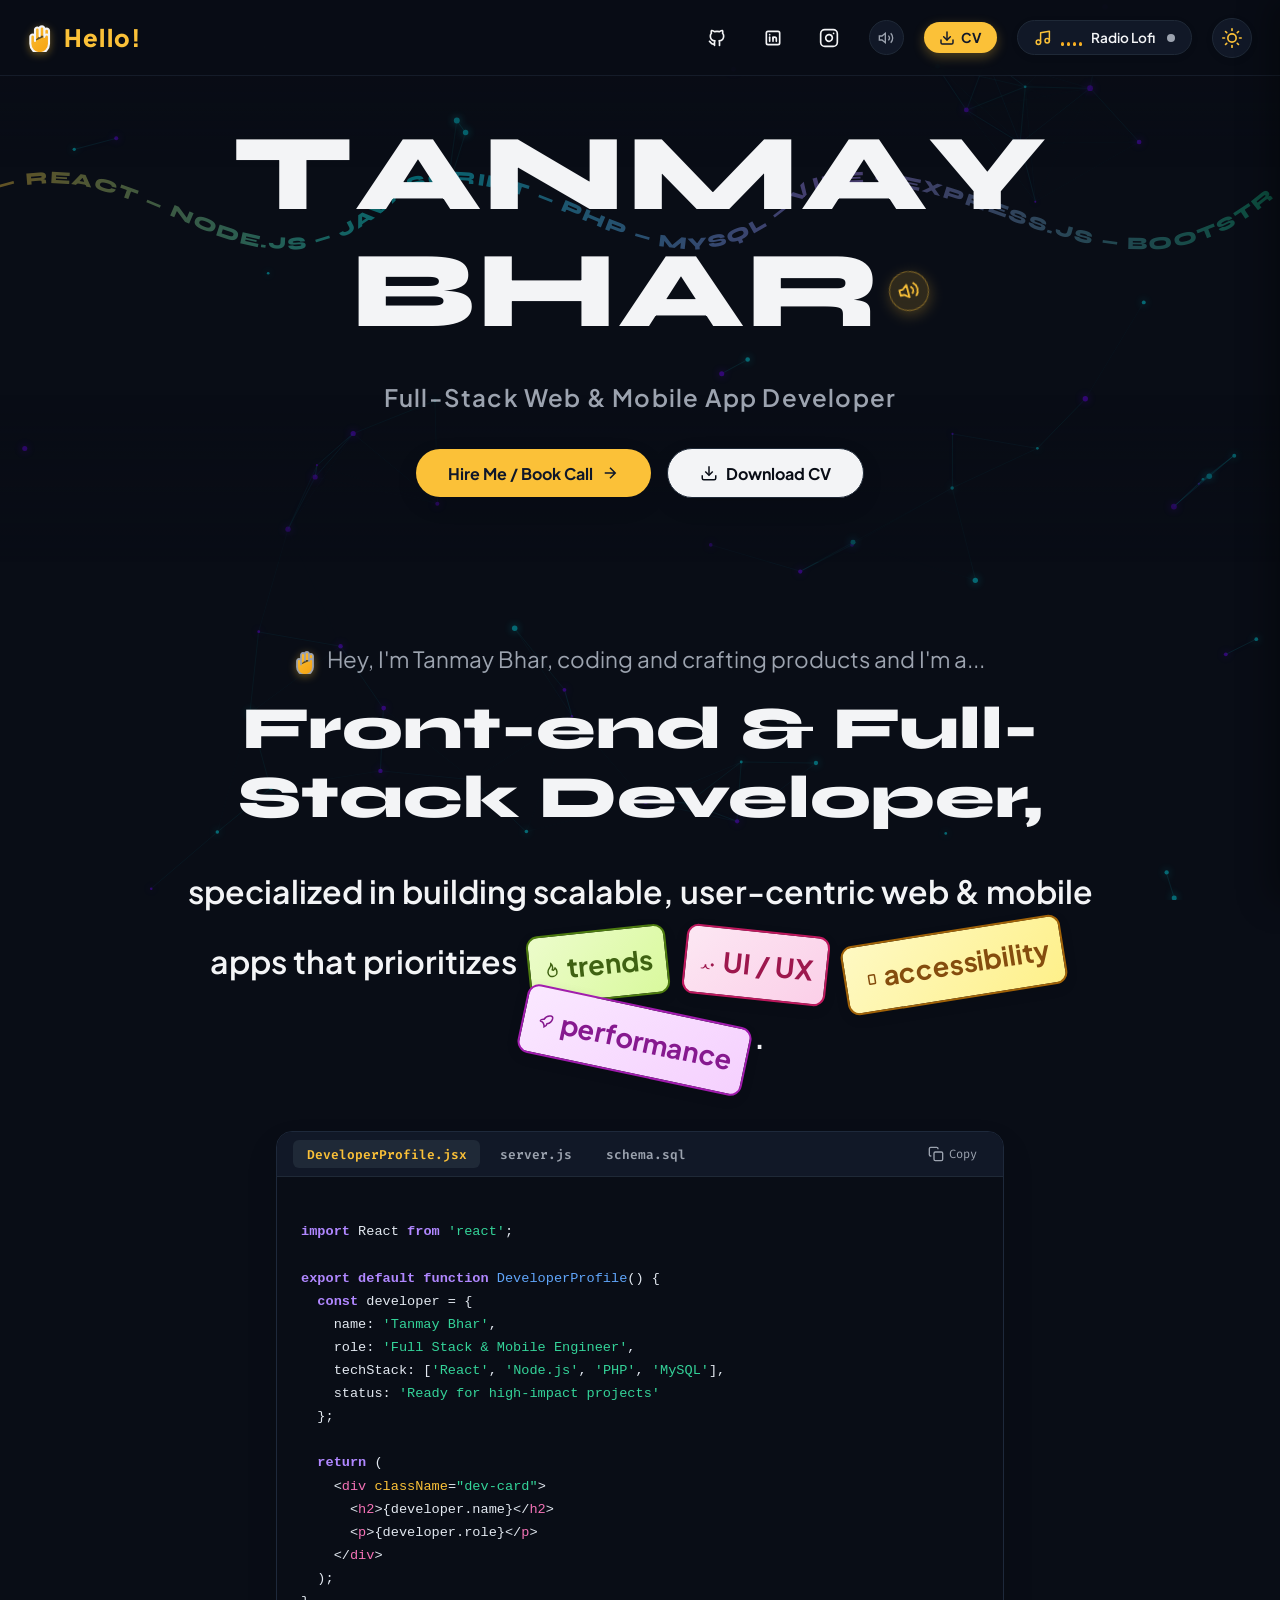
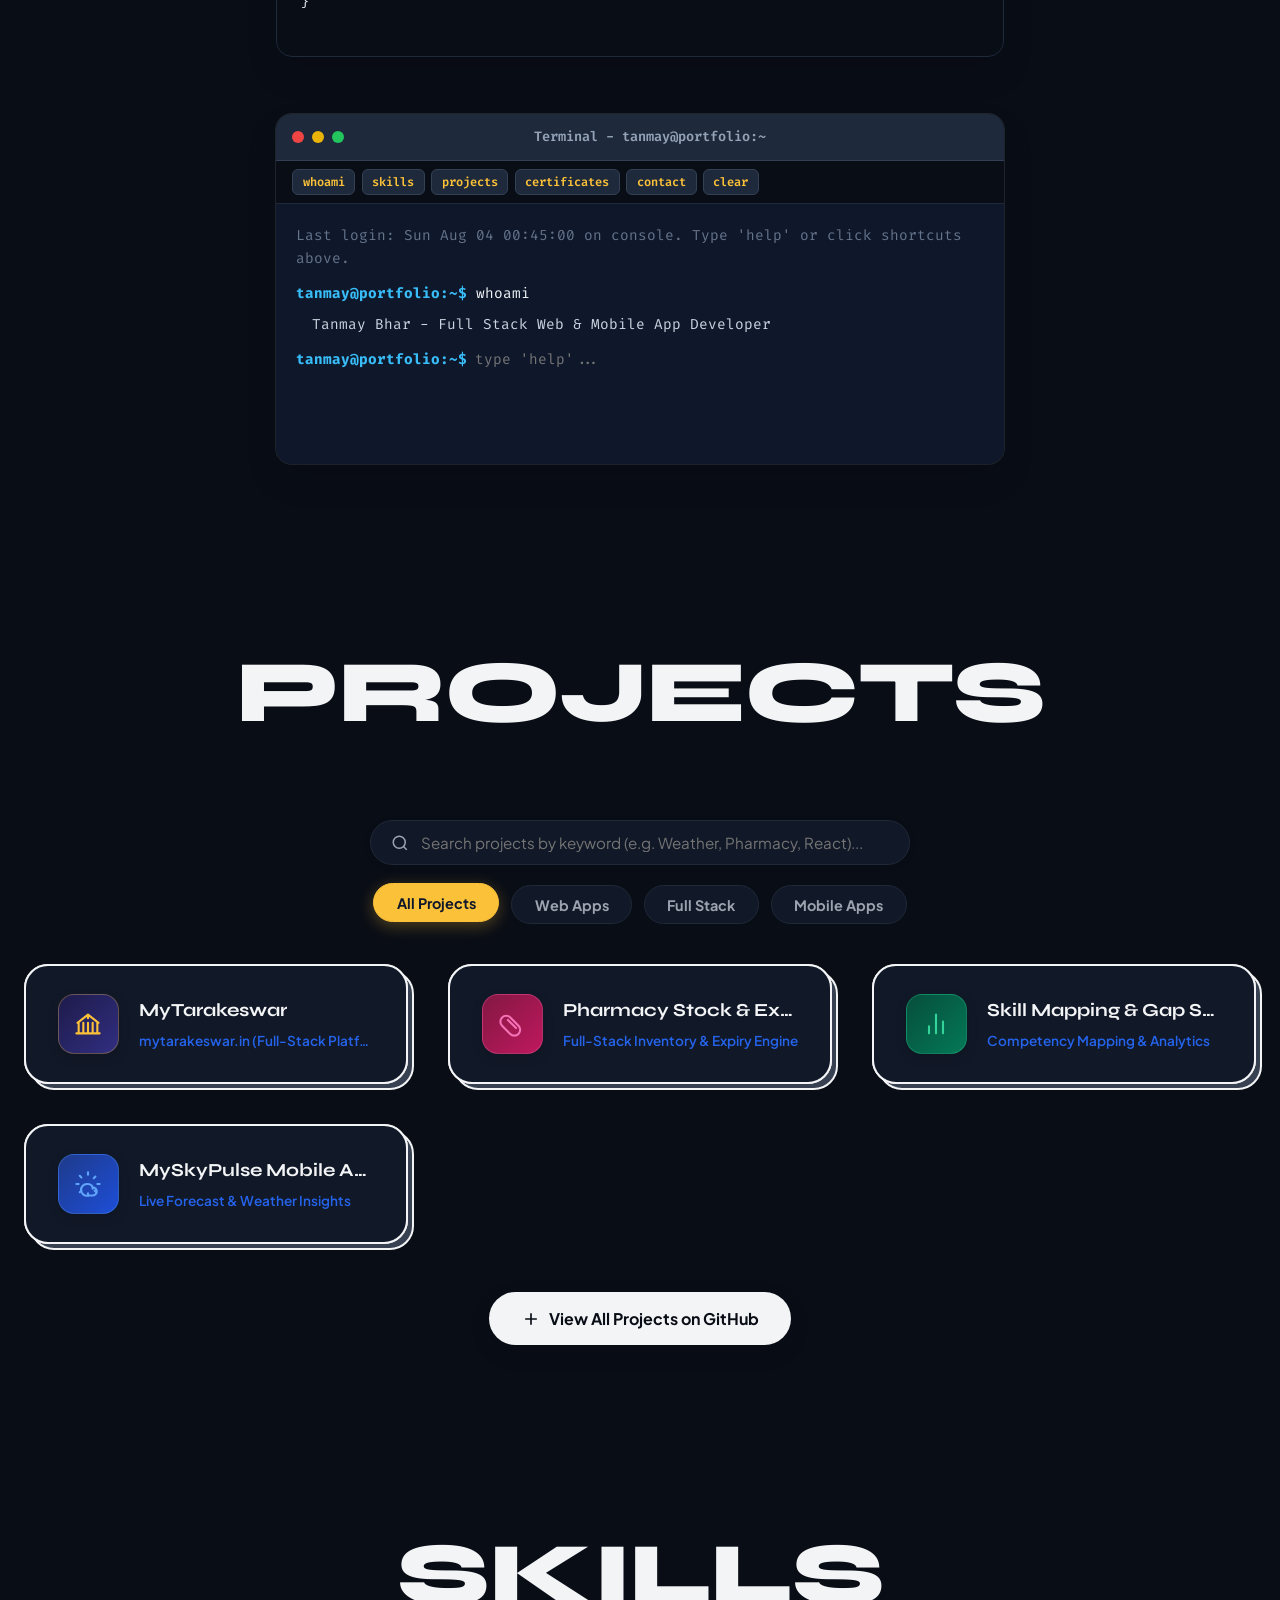
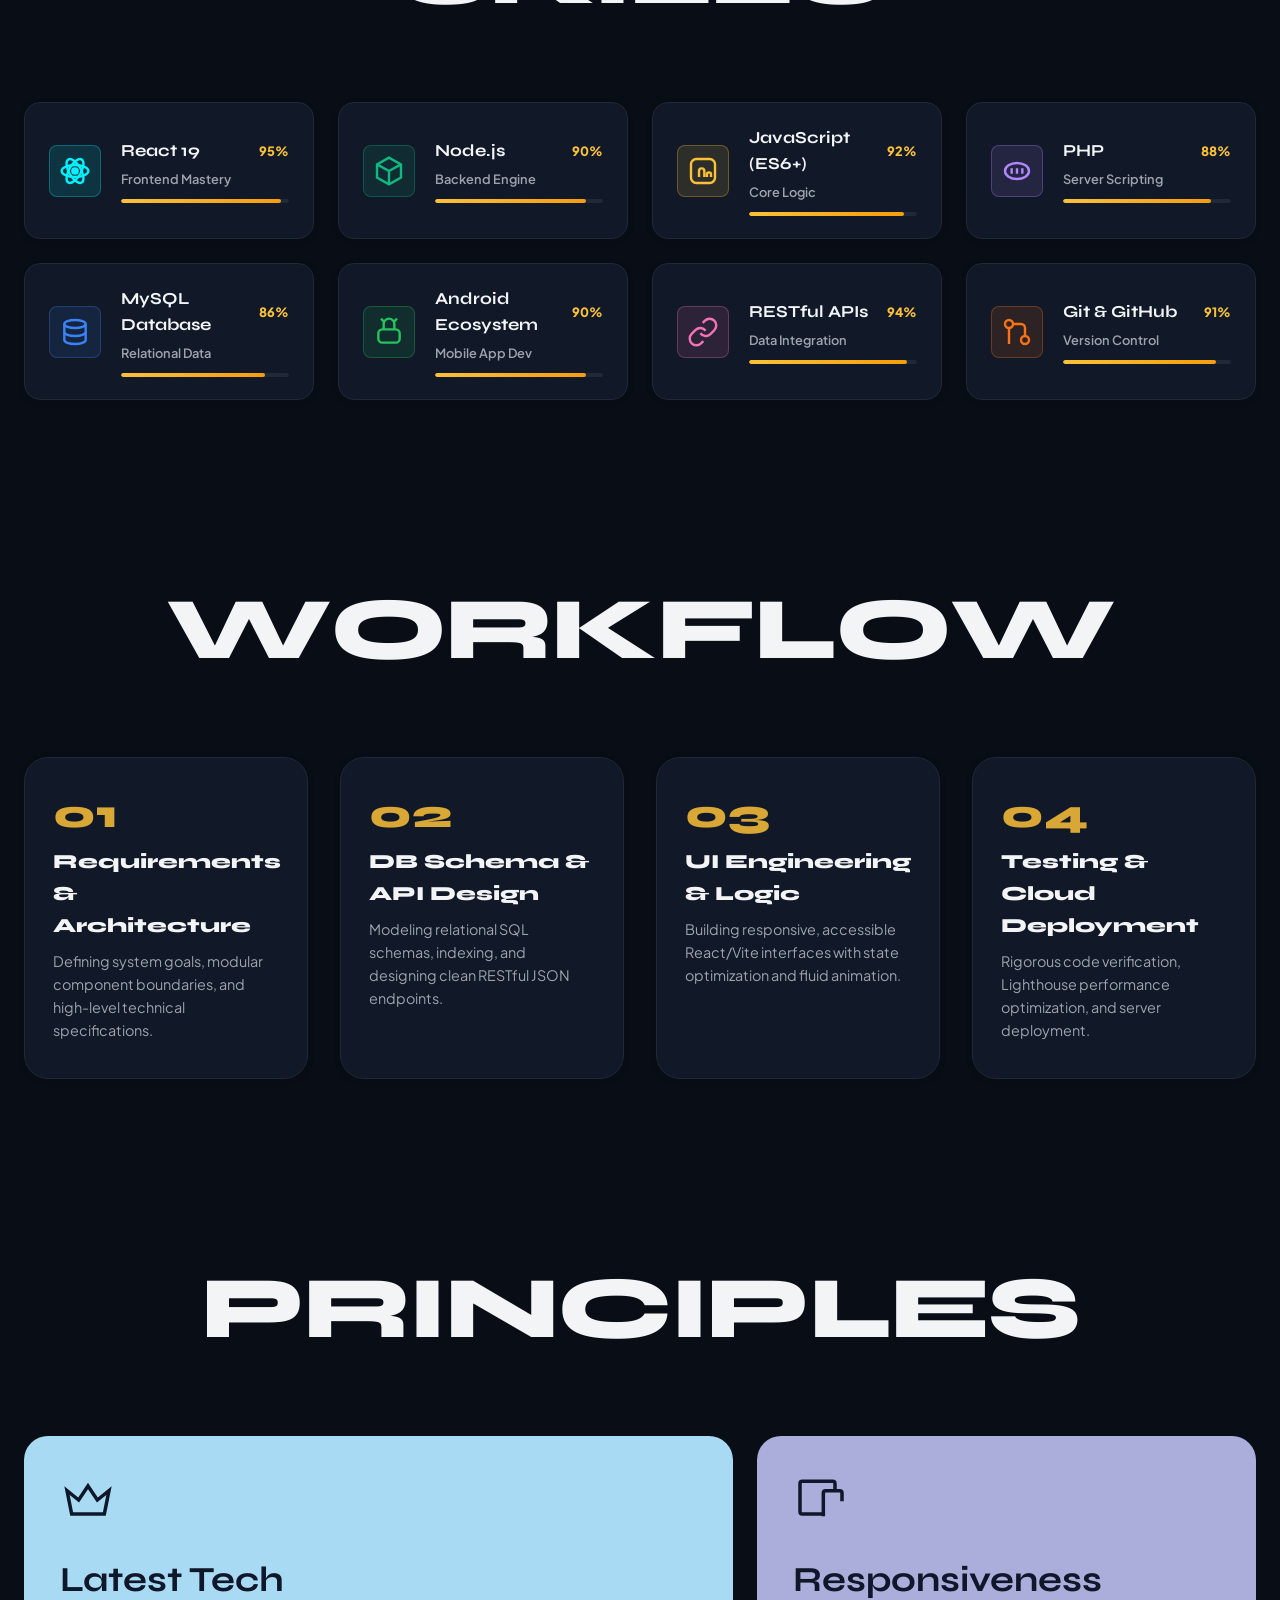
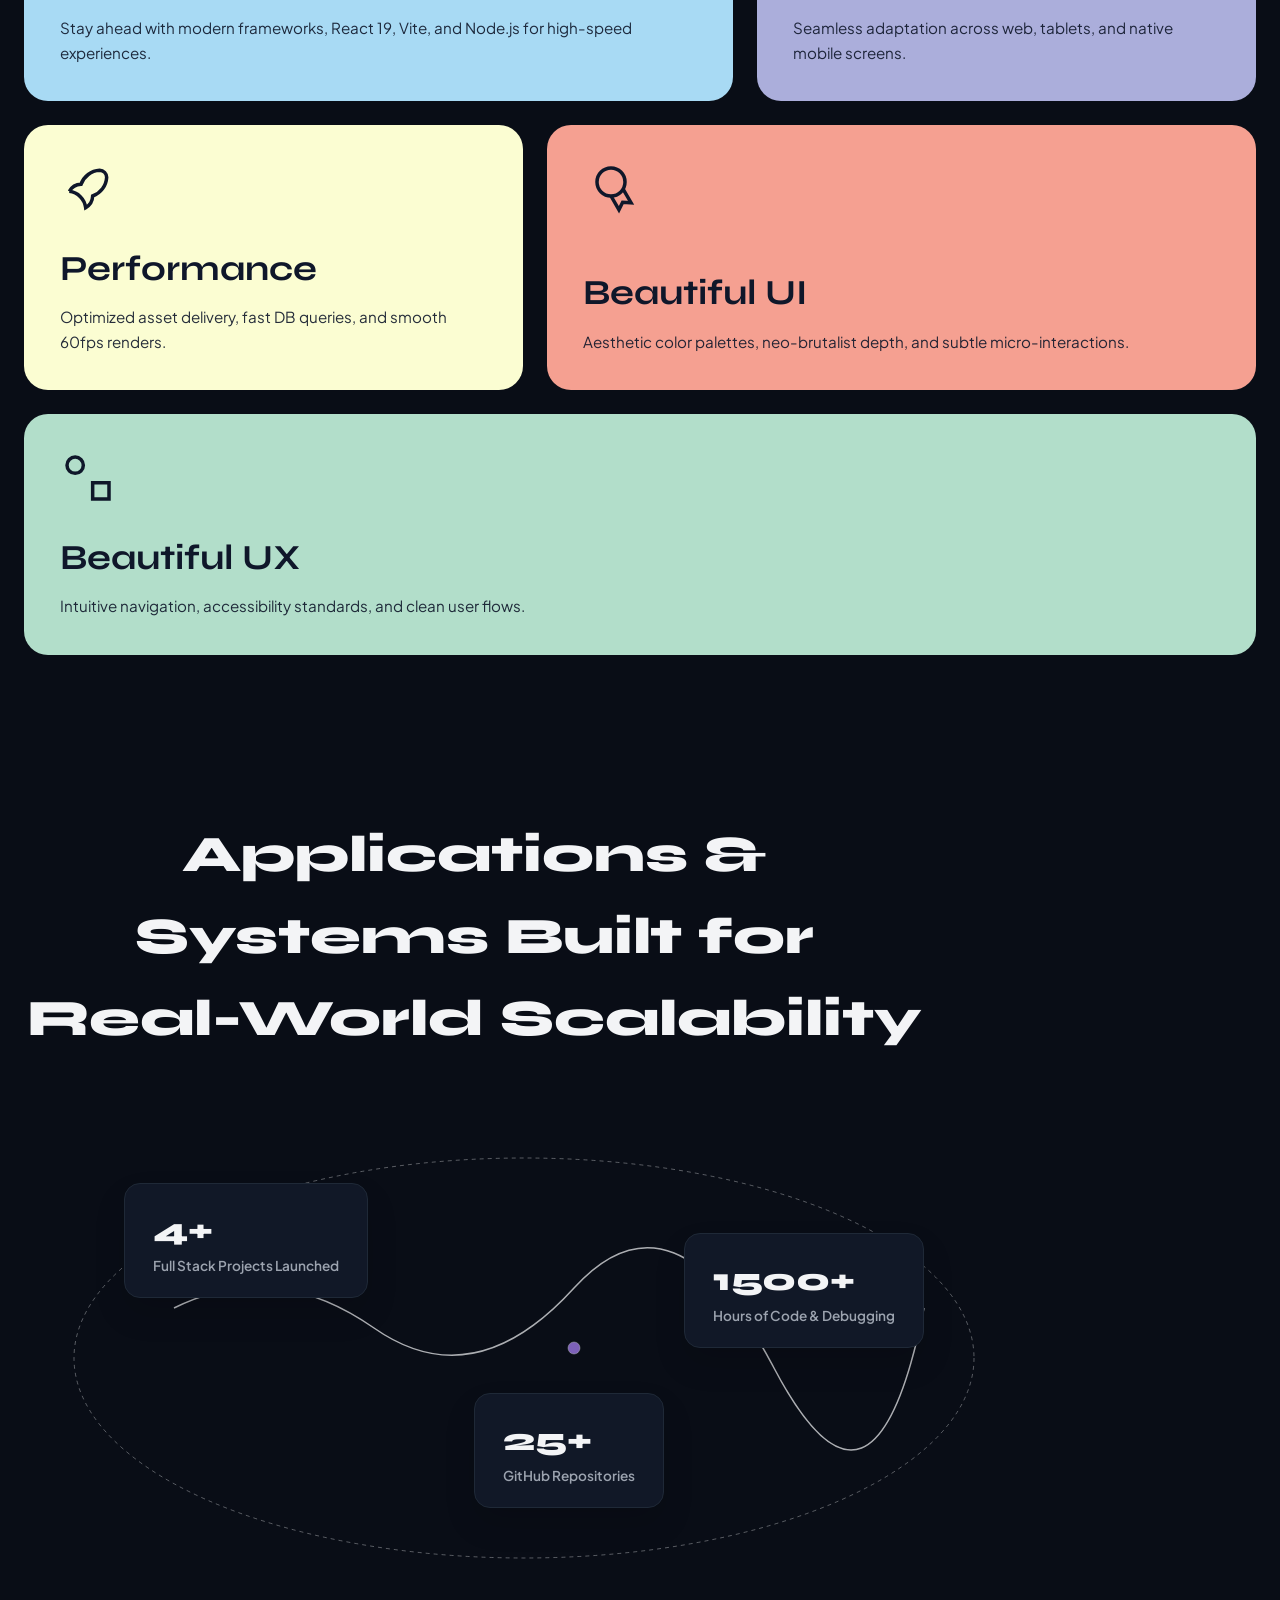
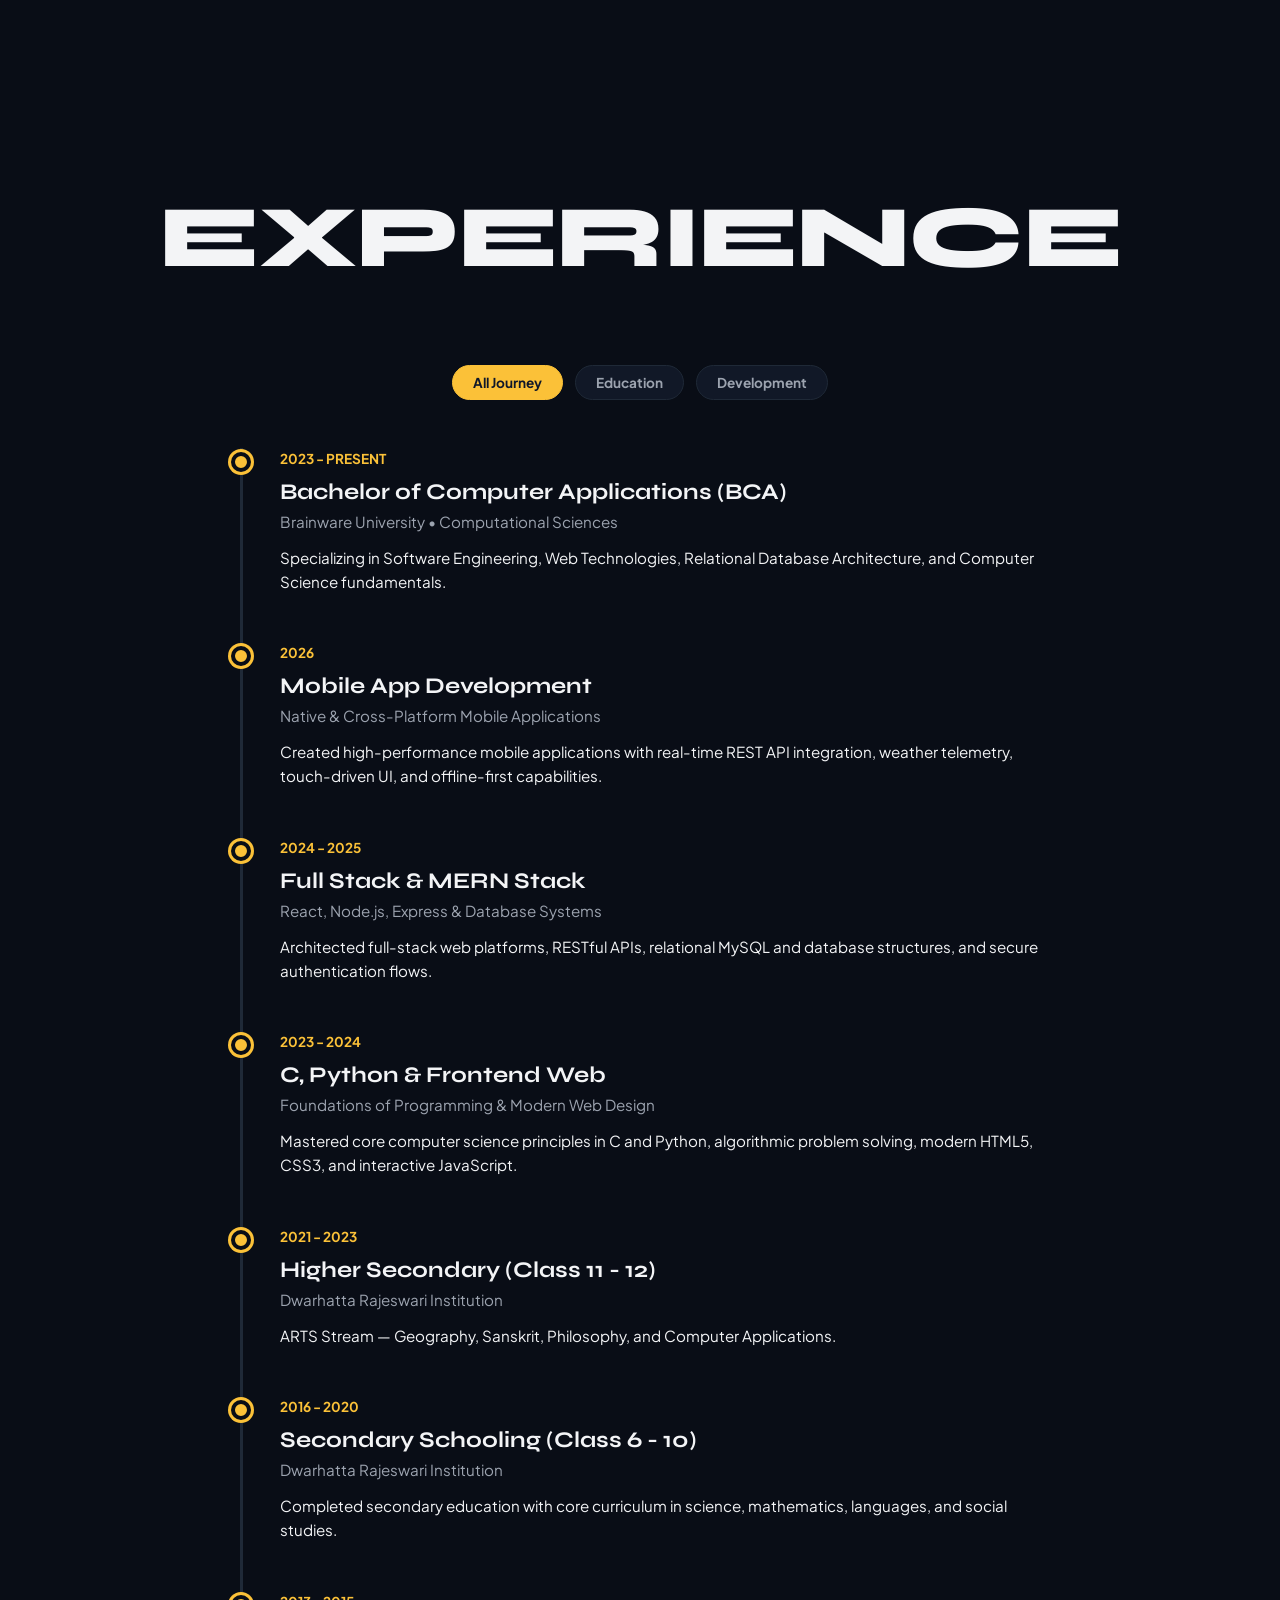
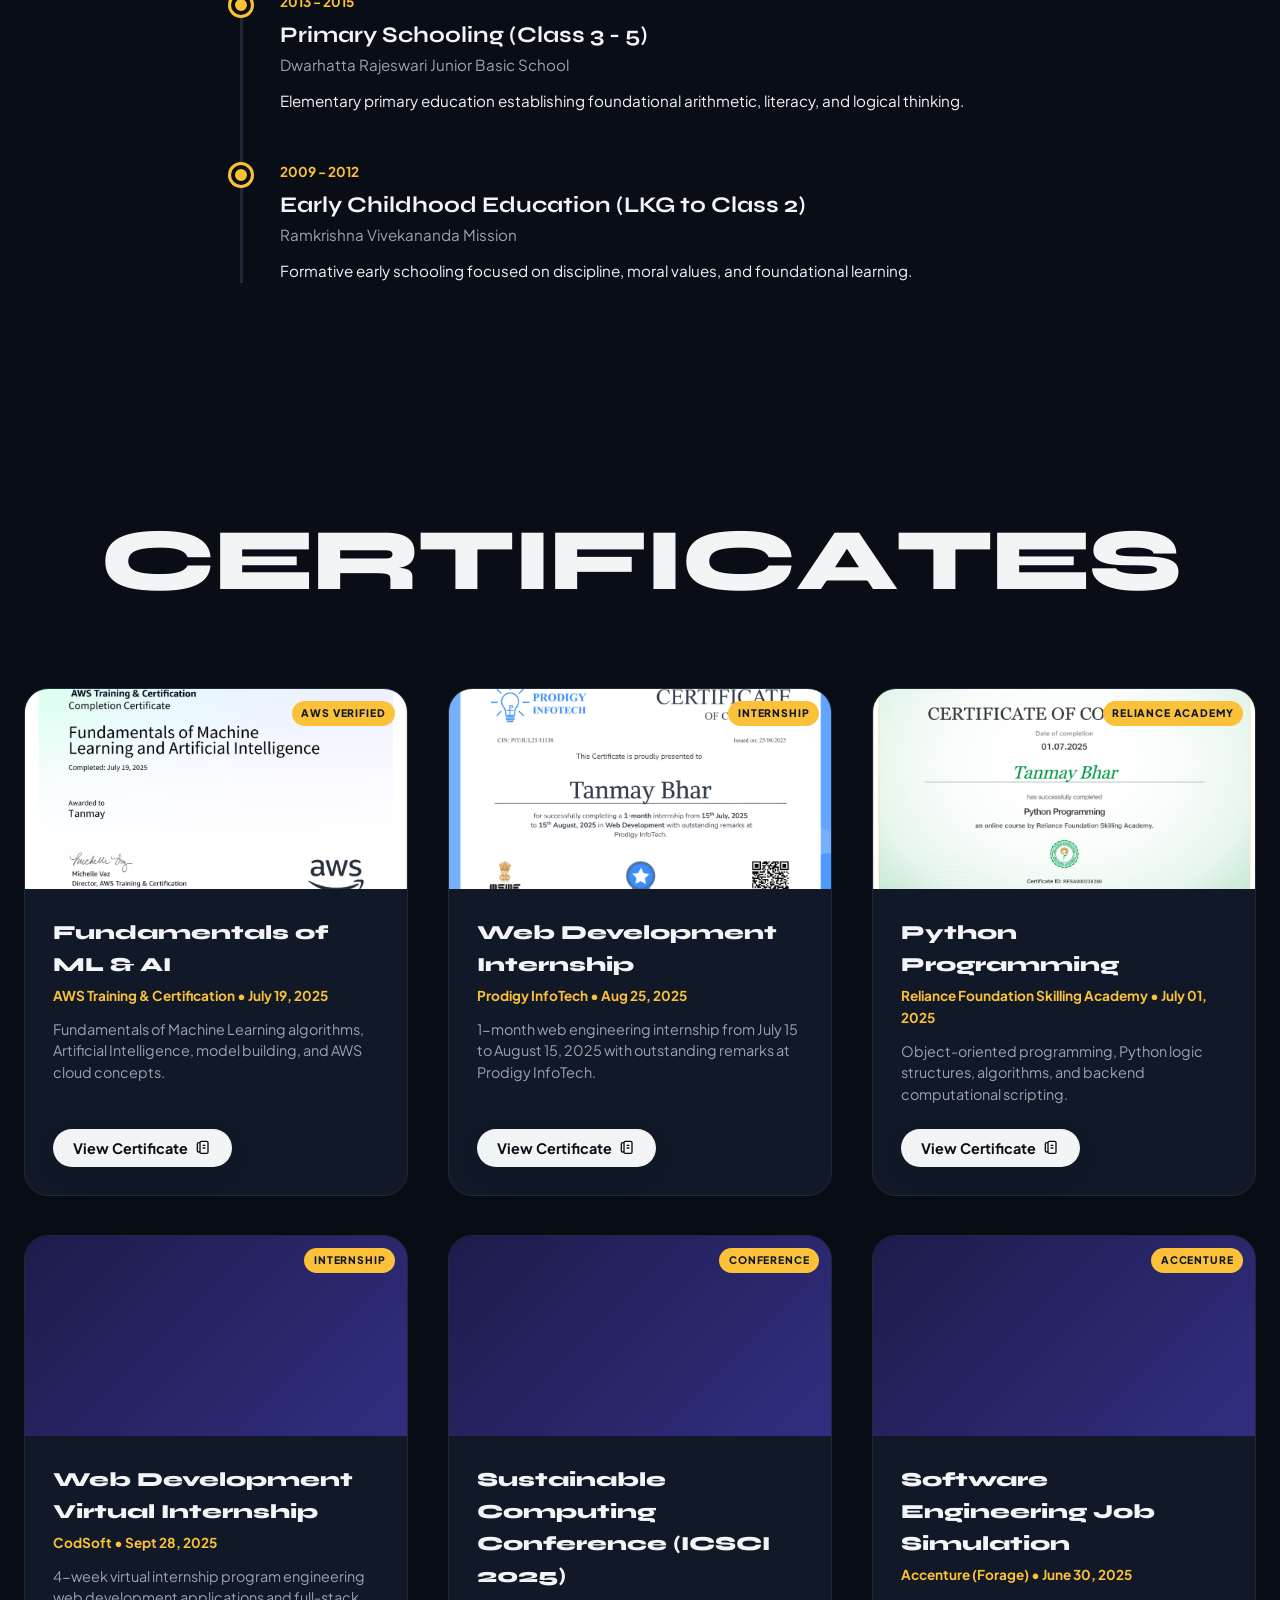
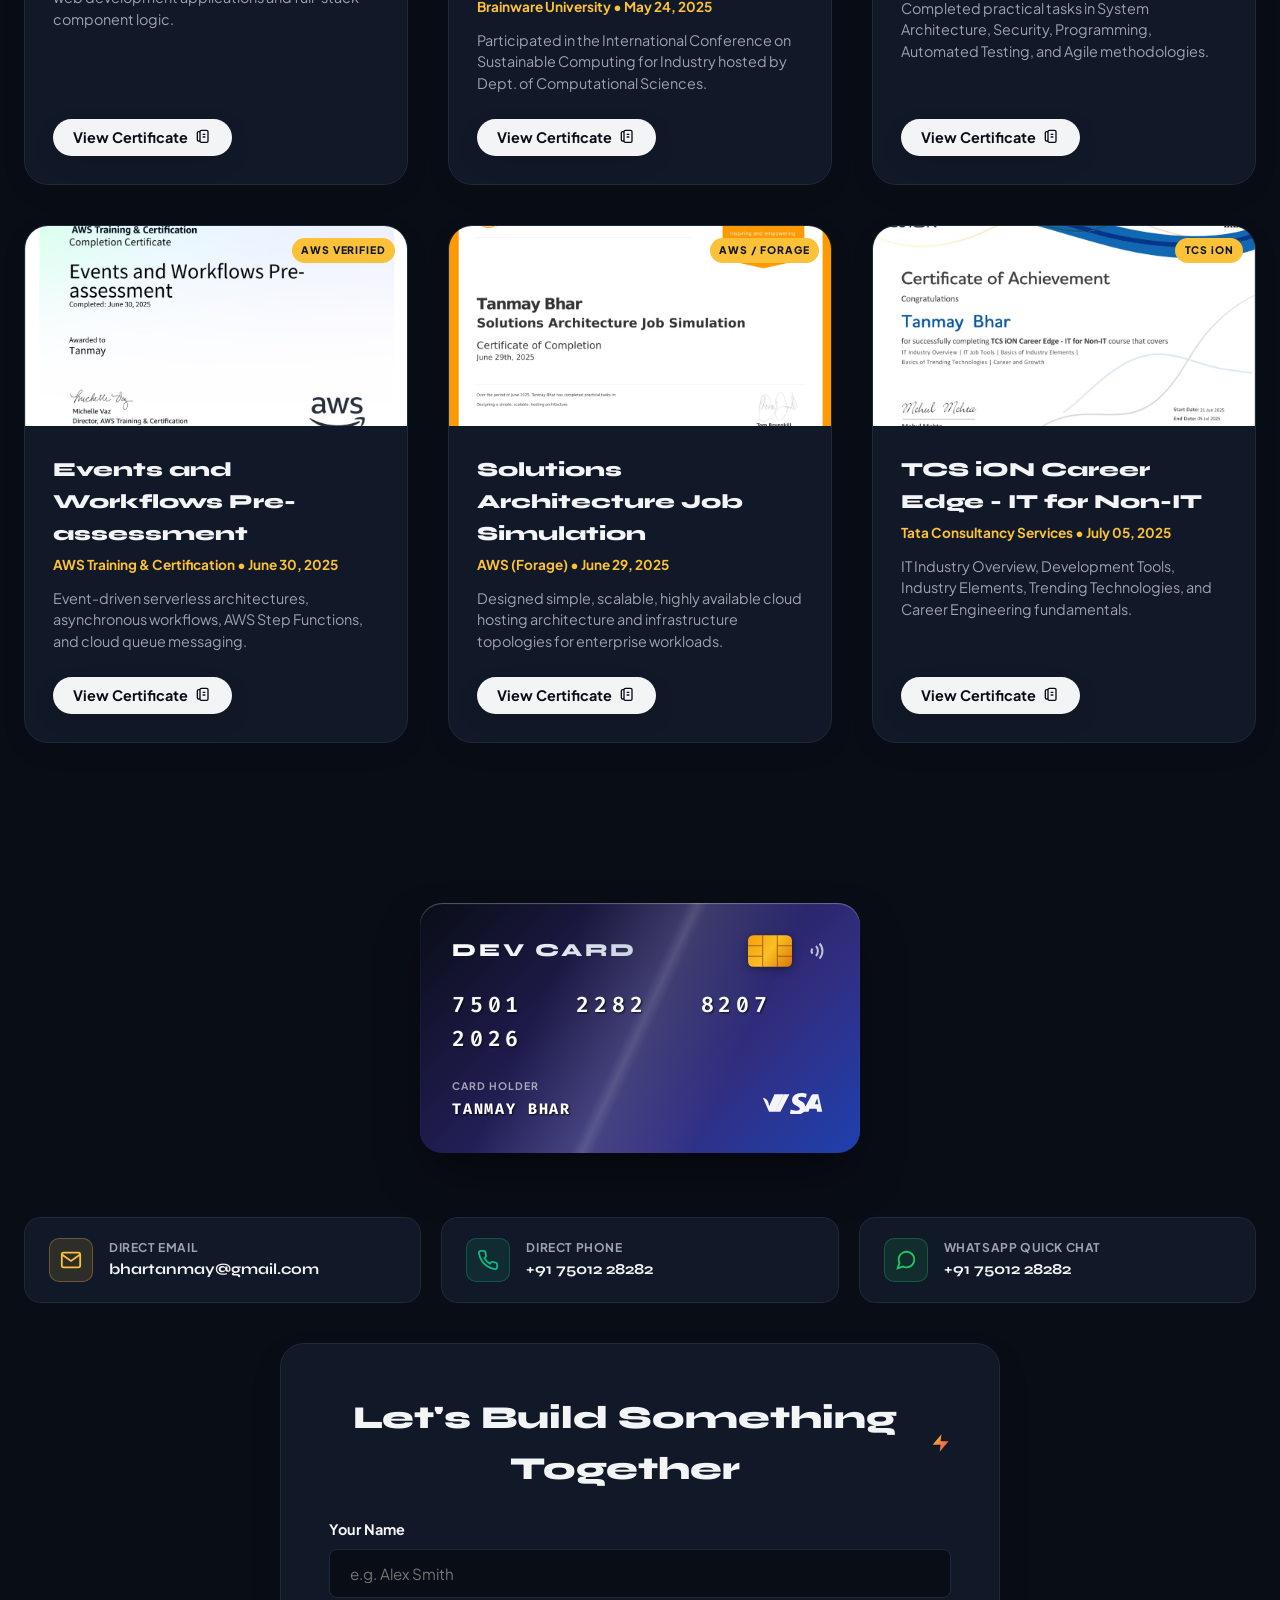
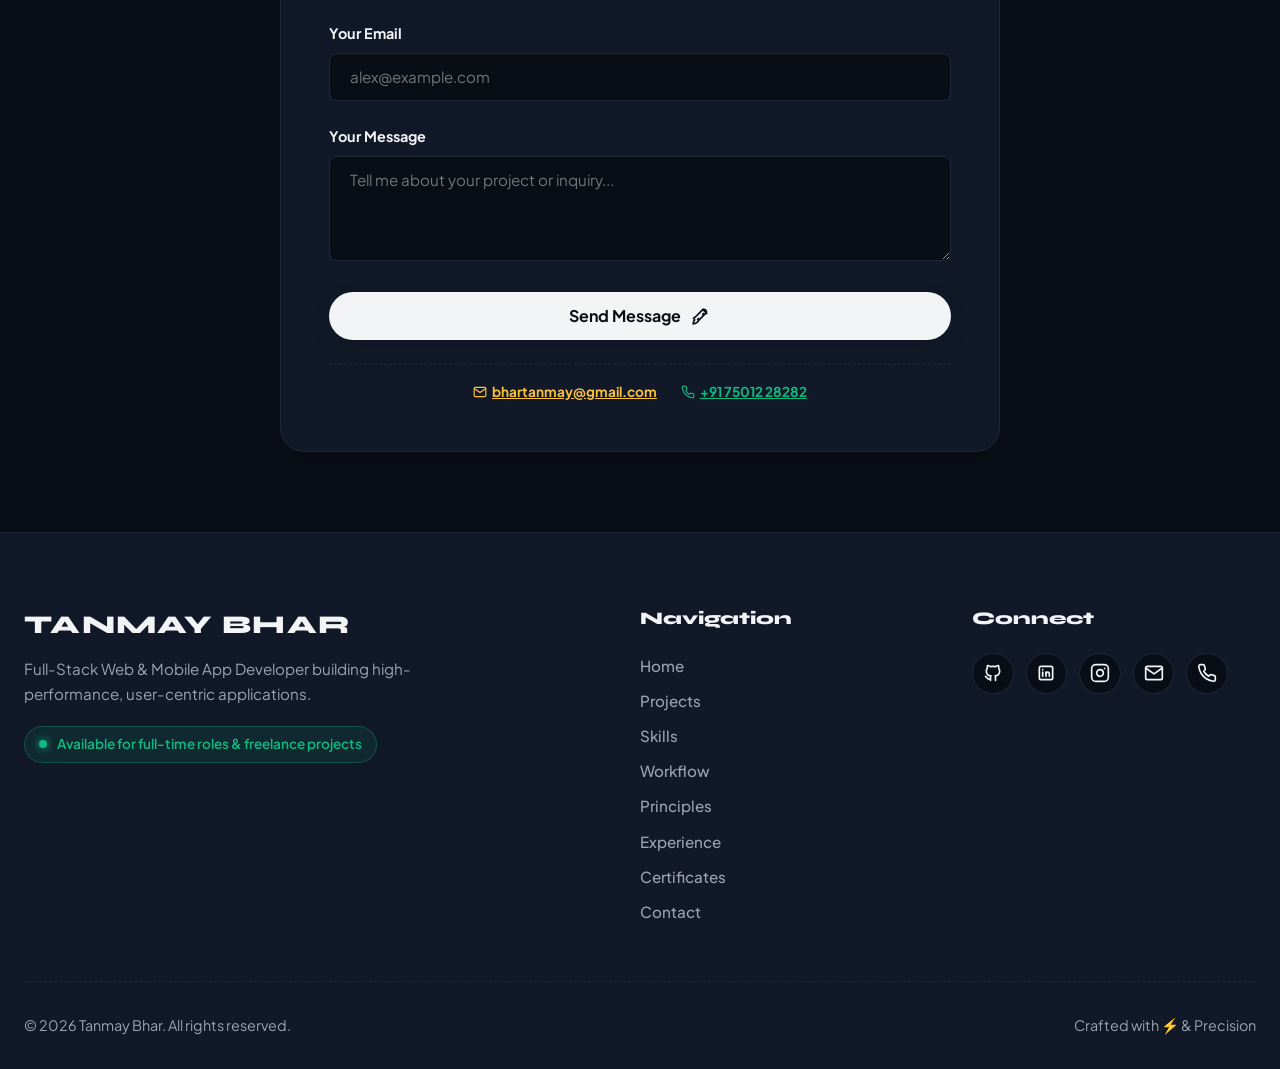
==== commit 2976c6e0: "Add files via upload" ====
--- a/index.html
+++ b/index.html
@@ -2,18 +2,30 @@
 <html lang="en" data-theme="dark">
 <head>
   <meta charset="UTF-8" />
-  <meta name="viewport" content="width=device-width, initial-scale=1.0" />
-  <title>Tanmay Bhar - Full-Stack Web & Mobile Developer</title>
+  <meta name="viewport" content="width=device-width, initial-scale=1.0, maximum-scale=5.0" />
+  <title>Tanmay Bhar — Full-Stack Web & Mobile App Developer | Portfolio</title>
   
-  <!-- SEO Meta Tags -->
-  <meta name="description" content="Portfolio of Tanmay Bhar, Full Stack Web Developer and Mobile App Developer specializing in React, Node.js, PHP, MySQL, and JavaScript." />
-  <meta name="keywords" content="Tanmay Bhar, Full Stack Developer, React Developer, Node.js Developer, Mobile App Developer, MyTarakeswar, Pharmacy Tracker, Portfolio" />
+  <!-- SEO & Primary Meta Tags -->
+  <meta name="description" content="Portfolio of Tanmay Bhar, Full-Stack Web Developer and Mobile App Engineer specializing in React, Node.js, PHP, MySQL, REST APIs, and high-performance applications." />
+  <meta name="keywords" content="Tanmay Bhar, Full Stack Developer, React Developer, Node.js Developer, Mobile App Developer, MyTarakeswar, Pharmacy Tracker, Web Developer India, Brainware University" />
   <meta name="author" content="Tanmay Bhar" />
+  <meta name="robots" content="index, follow" />
+  <meta name="theme-color" content="#090d16" />
   
-  <!-- OpenGraph / Social -->
+  <!-- OpenGraph / Social Facebook & LinkedIn -->
   <meta property="og:type" content="website" />
-  <meta property="og:title" content="Tanmay Bhar | Full Stack & Mobile App Developer" />
-  <meta property="og:description" content="Full-stack web developer and mobile app engineer creating high performance applications." />
+  <meta property="og:title" content="Tanmay Bhar — Full-Stack Web & Mobile App Developer" />
+  <meta property="og:description" content="Portfolio of Tanmay Bhar, engineering scalable web apps, mobile solutions, and high-performance systems with React, Node.js, and MySQL." />
+  <meta property="og:site_name" content="Tanmay Bhar Portfolio" />
+  
+  <!-- Twitter Card -->
+  <meta name="twitter:card" content="summary_large_image" />
+  <meta name="twitter:title" content="Tanmay Bhar — Full-Stack Web & Mobile App Developer" />
+  <meta name="twitter:description" content="Full-stack web developer and mobile app engineer creating high performance applications." />
+
+  <!-- Favicon -->
+  <link rel="icon" type="image/svg+xml" href="favicon.svg" />
+  <link rel="apple-touch-icon" href="favicon.svg" />
   
   <!-- Google Fonts -->
   <link rel="preconnect" href="https://fonts.googleapis.com">
@@ -28,7 +40,7 @@
 <body>
 
   <!-- BACKGROUND CANVAS PARTICLES -->
-  <canvas id="particles-canvas" style="position: fixed; top: 0; left: 0; width: 100vw; height: 100vh; pointer-events: none; z-index: 0; opacity: 0.4;"></canvas>
+  <canvas id="particles-canvas" style="position: fixed; top: 0; left: 0; width: 100%; height: 100%; pointer-events: none; z-index: 0; opacity: 0.4;"></canvas>
 
   <!-- NAVIGATION HEADER -->
   <nav class="nav-header">
@@ -119,8 +131,75 @@
           <path d="M21 12.79A9 9 0 1 1 11.21 3 7 7 0 0 0 21 12.79z"></path>
         </svg>
       </button>
+
+      <!-- Mobile Hamburger Menu Toggle Button -->
+      <button id="mobile-menu-toggle" class="mobile-menu-btn" aria-label="Toggle navigation menu" aria-expanded="false">
+        <span class="hamburger-line line-1"></span>
+        <span class="hamburger-line line-2"></span>
+        <span class="hamburger-line line-3"></span>
+      </button>
     </div>
   </nav>
+
+  <!-- MOBILE NAVIGATION DRAWER & BACKDROP -->
+  <div id="mobile-nav-backdrop" class="mobile-nav-backdrop"></div>
+  <aside id="mobile-nav-drawer" class="mobile-nav-drawer" aria-label="Mobile Navigation Menu">
+    <div class="mobile-drawer-links">
+      <a href="#home" class="mobile-drawer-link">
+        <svg viewBox="0 0 24 24" width="20" height="20" fill="none" stroke="currentColor" stroke-width="2"><path d="M3 9l9-7 9 7v11a2 2 0 0 1-2 2H5a2 2 0 0 1-2-2z"/><polyline points="9 22 9 12 15 12 15 22"/></svg>
+        <span>Home</span>
+      </a>
+      <a href="#projects" class="mobile-drawer-link">
+        <svg viewBox="0 0 24 24" width="20" height="20" fill="none" stroke="currentColor" stroke-width="2"><path d="M22 19a2 2 0 0 1-2 2H4a2 2 0 0 1-2-2V5a2 2 0 0 1 2-2h5l2 3h9a2 2 0 0 1 2 2z"/></svg>
+        <span>Projects</span>
+      </a>
+      <a href="#skills" class="mobile-drawer-link">
+        <svg viewBox="0 0 24 24" width="20" height="20" fill="none" stroke="currentColor" stroke-width="2"><path d="M13 2L3 14h9l-1 8 10-12h-9l1-8z"/></svg>
+        <span>Skills & Tech</span>
+      </a>
+      <a href="#workflow" class="mobile-drawer-link">
+        <svg viewBox="0 0 24 24" width="20" height="20" fill="none" stroke="currentColor" stroke-width="2"><circle cx="12" cy="12" r="10"/><polyline points="12 6 12 12 16 14"/></svg>
+        <span>Workflow</span>
+      </a>
+      <a href="#principles" class="mobile-drawer-link">
+        <svg viewBox="0 0 24 24" width="20" height="20" fill="none" stroke="currentColor" stroke-width="2"><polygon points="12 2 15.09 8.26 22 9.27 17 14.14 18.18 21.02 12 17.77 5.82 21.02 7 14.14 2 9.27 8.91 8.26 12 2"/></svg>
+        <span>Principles</span>
+      </a>
+      <a href="#experience" class="mobile-drawer-link">
+        <svg viewBox="0 0 24 24" width="20" height="20" fill="none" stroke="currentColor" stroke-width="2"><path d="M12 8v4l3 3m6-3a9 9 0 1 1-18 0 9 9 0 0 1 18 0z"/></svg>
+        <span>Experience</span>
+      </a>
+      <a href="#certificates" class="mobile-drawer-link">
+        <svg viewBox="0 0 24 24" width="20" height="20" fill="none" stroke="currentColor" stroke-width="2"><path d="M8 2h8a2 2 0 0 1 2 2v14a2 2 0 0 1-2 2H8a2 2 0 0 1-2-2V4a2 2 0 0 1 2-2z"/><path d="M6 18H4a2 2 0 0 1-2-2V6a2 2 0 0 1 2-2h2"/></svg>
+        <span>Certificates</span>
+      </a>
+      <a href="#contact" class="mobile-drawer-link">
+        <svg viewBox="0 0 24 24" width="20" height="20" fill="none" stroke="currentColor" stroke-width="2"><path d="M4 4h16c1.1 0 2 .9 2 2v12c0 1.1-.9 2-2 2H4c-1.1 0-2-.9-2-2V6c0-1.1.9-2 2-2z"/></svg>
+        <span>Contact</span>
+      </a>
+    </div>
+
+    <div class="mobile-drawer-actions">
+      <div class="mobile-drawer-contact-pills">
+        <a href="mailto:bhartanmay@gmail.com" class="mobile-quick-link-pill">
+          <svg width="16" height="16" viewBox="0 0 24 24" fill="none" stroke="currentColor" stroke-width="2"><path d="M4 4h16c1.1 0 2 .9 2 2v12c0 1.1-.9 2-2 2H4c-1.1 0-2-.9-2-2V6c0-1.1.9-2 2-2z"/><polyline points="22,6 12,13 2,6"/></svg>
+          <span>bhartanmay@gmail.com</span>
+        </a>
+        <a href="tel:+917501228282" class="mobile-quick-link-pill">
+          <svg width="16" height="16" viewBox="0 0 24 24" fill="none" stroke="currentColor" stroke-width="2"><path d="M22 16.92v3a2 2 0 0 1-2.18 2 19.79 19.79 0 0 1-8.63-3.07 19.5 19.5 0 0 1-6-6 19.79 19.79 0 0 1-3.07-8.67A2 2 0 0 1 4.11 2h3a2 2 0 0 1 2 1.72 12.84 12.84 0 0 0 .7 2.81 2 2 0 0 1-.45 2.11L8.09 9.91a16 16 0 0 0 6 6l1.27-1.27a2 2 0 0 1 2.11-.45 12.84 12.84 0 0 0 2.81.7A2 2 0 0 1 22 16.92z"/></svg>
+          <span>+91 75012 28282</span>
+        </a>
+        <a href="https://wa.me/917501228282" target="_blank" rel="noopener noreferrer" class="mobile-quick-link-pill" style="color: #22c55e;">
+          <svg width="16" height="16" viewBox="0 0 24 24" fill="none" stroke="currentColor" stroke-width="2"><path d="M21 11.5a8.38 8.38 0 0 1-.9 3.8 8.5 8.5 0 0 1-7.6 4.7 8.38 8.38 0 0 1-3.8-.9L3 21l1.9-5.7a8.38 8.38 0 0 1-.9-3.8 8.5 8.5 0 0 1 4.7-7.6 8.38 8.38 0 0 1 3.8-.9h.5a8.48 8.48 0 0 1 8 8v.5z"/></svg>
+          <span>Chat on WhatsApp</span>
+        </a>
+      </div>
+      <button id="download-cv-drawer-btn" class="pill-action-btn" style="width: 100%; justify-content: center;">
+        <svg viewBox="0 0 24 24" width="16" height="16" fill="none" stroke="currentColor" stroke-width="2"><path d="M21 15v4a2 2 0 0 1-2 2H5a2 2 0 0 1-2-2v-4"/><polyline points="7 10 12 15 17 10"/><line x1="12" y1="15" x2="12" y2="3"/></svg>
+        <span>Download CV</span>
+      </button>
+    </div>
+  </aside>
 
   <!-- HERO SECTION WITH CHARACTER HOVER & SVG SINE MARQUEE -->
   <section id="spark-effect-zone" class="hero-zone">
@@ -352,7 +431,7 @@
             </div>
             <div class="neo-project-info">
               <h3 class="neo-project-title">MyTarakeswar</h3>
-              <p class="neo-project-sub">mytarakeswar.in</p>
+              <p class="neo-project-sub">mytarakeswar.in (Full-Stack Platform)</p>
             </div>
           </div>
           <div class="neo-card-shadow-1"></div>
@@ -370,7 +449,7 @@
             </div>
             <div class="neo-project-info">
               <h3 class="neo-project-title">Pharmacy Stock & Expiry Tracker</h3>
-              <p class="neo-project-sub">pharmacytracker.dev</p>
+              <p class="neo-project-sub">Full-Stack Inventory & Expiry Engine</p>
             </div>
           </div>
           <div class="neo-card-shadow-1"></div>
@@ -387,7 +466,7 @@
             </div>
             <div class="neo-project-info">
               <h3 class="neo-project-title">Skill Mapping & Gap System</h3>
-              <p class="neo-project-sub">skillgap.dev</p>
+              <p class="neo-project-sub">Competency Mapping & Analytics</p>
             </div>
           </div>
           <div class="neo-card-shadow-1"></div>
@@ -405,7 +484,7 @@
             </div>
             <div class="neo-project-info">
               <h3 class="neo-project-title">MySkyPulse Mobile App</h3>
-              <p class="neo-project-sub">myskypulse.app</p>
+              <p class="neo-project-sub">Live Forecast & Weather Insights</p>
             </div>
           </div>
           <div class="neo-card-shadow-1"></div>
@@ -413,8 +492,18 @@
         </div>
       </div>
 
+      <!-- Project Search Empty State Container -->
+      <div id="no-projects-found" class="empty-state-box">
+        <div class="empty-state-icon">
+          <svg viewBox="0 0 24 24" width="32" height="32" fill="none" stroke="currentColor" stroke-width="2"><circle cx="11" cy="11" r="8"/><line x1="21" y1="21" x2="16.65" y2="16.65"/><line x1="8" y1="11" x2="14" y2="11"/></svg>
+        </div>
+        <h3 class="empty-state-title">No Matching Projects</h3>
+        <p class="empty-state-desc">We couldn't find any projects matching your search term or category filter. Try a different keyword or reset filters.</p>
+        <button id="reset-project-filters-btn" class="empty-state-btn">Reset All Filters</button>
+      </div>
+
       <div class="load-more-btn-wrapper">
-        <a href="https://github.com/Tanmaybhar7" target="_blank" class="pill-action-btn">
+        <a href="https://github.com/Tanmaybhar7" target="_blank" rel="noopener noreferrer" class="pill-action-btn">
           <svg width="20" height="20" viewBox="0 0 24 24" fill="none" stroke="currentColor" stroke-width="2"><path d="M12 5v14M5 12h14"></path></svg>
           View All Projects on GitHub
         </a>
@@ -746,36 +835,76 @@
       </div>
 
       <div class="timeline-flow">
+        <!-- 1. Brainware University -->
         <div class="timeline-node reveal-on-scroll" data-node-type="education">
           <div class="node-dot"></div>
-          <div class="node-date">2022 - Present</div>
+          <div class="node-date">2023 - Present</div>
           <h3 class="node-title">Bachelor of Computer Applications (BCA)</h3>
-          <div class="node-sub">Brainware University • Computational Science</div>
-          <p class="node-body">Specializing in Software Engineering, Web Technologies, Database Architecture, and Computer Science fundamentals.</p>
-        </div>
-
+          <div class="node-sub">Brainware University • Computational Sciences</div>
+          <p class="node-body">Specializing in Software Engineering, Web Technologies, Relational Database Architecture, and Computer Science fundamentals.</p>
+        </div>
+
+        <!-- 2. Mobile Development -->
         <div class="timeline-node reveal-on-scroll delay-1" data-node-type="dev">
           <div class="node-dot"></div>
-          <div class="node-date">2023</div>
-          <h3 class="node-title">React & Modern Frontend Mastery</h3>
-          <div class="node-sub">Web Application Development</div>
-          <p class="node-body">Engineered component-driven UIs with React 19, Vite, state management, and modern CSS3 design systems.</p>
-        </div>
-
+          <div class="node-date">2026</div>
+          <h3 class="node-title">Mobile App Development</h3>
+          <div class="node-sub">Native & Cross-Platform Mobile Applications</div>
+          <p class="node-body">Created high-performance mobile applications with real-time REST API integration, weather telemetry, touch-driven UI, and offline-first capabilities.</p>
+        </div>
+
+        <!-- 3. Full Stack & MERN Stack -->
         <div class="timeline-node reveal-on-scroll delay-2" data-node-type="dev">
           <div class="node-dot"></div>
-          <div class="node-date">2024</div>
-          <h3 class="node-title">Full Stack Backend & Relational Databases</h3>
-          <div class="node-sub">Node.js, Express & MySQL</div>
-          <p class="node-body">Architected RESTful API endpoints, authentication flows, and relational SQL database structures for platforms like MyTarakeswar and Pharmacy Tracker.</p>
-        </div>
-
+          <div class="node-date">2024 - 2025</div>
+          <h3 class="node-title">Full Stack & MERN Stack</h3>
+          <div class="node-sub">React, Node.js, Express & Database Systems</div>
+          <p class="node-body">Architected full-stack web platforms, RESTful APIs, relational MySQL and database structures, and secure authentication flows.</p>
+        </div>
+
+        <!-- 4. C, Python & Frontend Web -->
         <div class="timeline-node reveal-on-scroll delay-3" data-node-type="dev">
           <div class="node-dot"></div>
-          <div class="node-date">2024 - 2026</div>
-          <h3 class="node-title">Mobile App Development & Ecosystem</h3>
-          <div class="node-sub">MySkyPulse Mobile App</div>
-          <p class="node-body">Created mobile applications with real-time REST API weather integrations, smooth touch interactions, and offline caching.</p>
+          <div class="node-date">2023 - 2024</div>
+          <h3 class="node-title">C, Python & Frontend Web</h3>
+          <div class="node-sub">Foundations of Programming & Modern Web Design</div>
+          <p class="node-body">Mastered core computer science principles in C and Python, algorithmic problem solving, modern HTML5, CSS3, and interactive JavaScript.</p>
+        </div>
+
+        <!-- 5. Higher Secondary -->
+        <div class="timeline-node reveal-on-scroll" data-node-type="education">
+          <div class="node-dot"></div>
+          <div class="node-date">2021 - 2023</div>
+          <h3 class="node-title">Higher Secondary (Class 11 - 12)</h3>
+          <div class="node-sub">Dwarhatta Rajeswari Institution</div>
+          <p class="node-body">ARTS Stream — Geography, Sanskrit, Philosophy, and Computer Applications.</p>
+        </div>
+
+        <!-- 6. Secondary -->
+        <div class="timeline-node reveal-on-scroll delay-1" data-node-type="education">
+          <div class="node-dot"></div>
+          <div class="node-date">2016 - 2020</div>
+          <h3 class="node-title">Secondary Schooling (Class 6 - 10)</h3>
+          <div class="node-sub">Dwarhatta Rajeswari Institution</div>
+          <p class="node-body">Completed secondary education with core curriculum in science, mathematics, languages, and social studies.</p>
+        </div>
+
+        <!-- 7. Primary -->
+        <div class="timeline-node reveal-on-scroll delay-2" data-node-type="education">
+          <div class="node-dot"></div>
+          <div class="node-date">2013 - 2015</div>
+          <h3 class="node-title">Primary Schooling (Class 3 - 5)</h3>
+          <div class="node-sub">Dwarhatta Rajeswari Junior Basic School</div>
+          <p class="node-body">Elementary primary education establishing foundational arithmetic, literacy, and logical thinking.</p>
+        </div>
+
+        <!-- 8. Early Education -->
+        <div class="timeline-node reveal-on-scroll delay-3" data-node-type="education">
+          <div class="node-dot"></div>
+          <div class="node-date">2009 - 2012</div>
+          <h3 class="node-title">Early Childhood Education (LKG to Class 2)</h3>
+          <div class="node-sub">Ramkrishna Vivekananda Mission</div>
+          <p class="node-body">Formative early schooling focused on discipline, moral values, and foundational learning.</p>
         </div>
       </div>
     </div>
@@ -806,7 +935,7 @@
         <!-- Cert 1: AWS ML & AI -->
         <div class="cert-card reveal-on-scroll">
           <div class="cert-img-wrapper">
-            <img src="certificates/cert1.png" class="cert-img" alt="AWS ML & AI Certificate" />
+            <img src="certificates/cert1.png" class="cert-img" alt="AWS ML & AI Certificate" loading="lazy" decoding="async" />
             <div class="cert-badge-ribbon">AWS VERIFIED</div>
           </div>
           <div class="cert-body">
@@ -823,7 +952,7 @@
         <!-- Cert 2: Prodigy InfoTech -->
         <div class="cert-card reveal-on-scroll delay-1">
           <div class="cert-img-wrapper">
-            <img src="certificates/cert2.png" class="cert-img" alt="Prodigy InfoTech Web Development Internship" />
+            <img src="certificates/cert2.png" class="cert-img" alt="Prodigy InfoTech Web Development Internship" loading="lazy" decoding="async" />
             <div class="cert-badge-ribbon">INTERNSHIP</div>
           </div>
           <div class="cert-body">
@@ -840,7 +969,7 @@
         <!-- Cert 3: Reliance Foundation -->
         <div class="cert-card reveal-on-scroll delay-2">
           <div class="cert-img-wrapper">
-            <img src="certificates/cert3.png" class="cert-img" alt="Reliance Foundation Python Programming" />
+            <img src="certificates/cert3.png" class="cert-img" alt="Reliance Foundation Python Programming" loading="lazy" decoding="async" />
             <div class="cert-badge-ribbon">RELIANCE ACADEMY</div>
           </div>
           <div class="cert-body">
@@ -857,7 +986,7 @@
         <!-- Cert 4: CodSoft -->
         <div class="cert-card reveal-on-scroll delay-3">
           <div class="cert-img-wrapper">
-            <img src="certificates/cert4.png" class="cert-img" alt="CodSoft Virtual Internship" />
+            <img src="certificates/cert4.png" class="cert-img" alt="CodSoft Virtual Internship" loading="lazy" decoding="async" />
             <div class="cert-badge-ribbon">INTERNSHIP</div>
           </div>
           <div class="cert-body">
@@ -874,7 +1003,7 @@
         <!-- Cert 5: Brainware University ICSCI -->
         <div class="cert-card reveal-on-scroll">
           <div class="cert-img-wrapper">
-            <img src="certificates/cert5.png" class="cert-img" alt="ICSCI Conference Certificate" />
+            <img src="certificates/cert5.png" class="cert-img" alt="ICSCI Conference Certificate" loading="lazy" decoding="async" />
             <div class="cert-badge-ribbon">CONFERENCE</div>
           </div>
           <div class="cert-body">
@@ -891,7 +1020,7 @@
         <!-- Cert 6: Accenture Software Engineering Simulation -->
         <div class="cert-card reveal-on-scroll delay-1">
           <div class="cert-img-wrapper">
-            <img src="certificates/cert7.png" class="cert-img" alt="Accenture Software Engineering Job Simulation" />
+            <img src="certificates/cert7.png" class="cert-img" alt="Accenture Software Engineering Job Simulation" loading="lazy" decoding="async" />
             <div class="cert-badge-ribbon">ACCENTURE</div>
           </div>
           <div class="cert-body">
@@ -908,7 +1037,7 @@
         <!-- Cert 7: AWS Events and Workflows -->
         <div class="cert-card reveal-on-scroll delay-2">
           <div class="cert-img-wrapper">
-            <img src="certificates/cert8.png" class="cert-img" alt="AWS Events and Workflows Certificate" />
+            <img src="certificates/cert8.png" class="cert-img" alt="AWS Events and Workflows Certificate" loading="lazy" decoding="async" />
             <div class="cert-badge-ribbon">AWS VERIFIED</div>
           </div>
           <div class="cert-body">
@@ -925,7 +1054,7 @@
         <!-- Cert 8: AWS Solutions Architecture Simulation -->
         <div class="cert-card reveal-on-scroll delay-3">
           <div class="cert-img-wrapper">
-            <img src="certificates/cert9.png" class="cert-img" alt="AWS Solutions Architecture Simulation" />
+            <img src="certificates/cert9.png" class="cert-img" alt="AWS Solutions Architecture Simulation" loading="lazy" decoding="async" />
             <div class="cert-badge-ribbon">AWS / FORAGE</div>
           </div>
           <div class="cert-body">
@@ -942,7 +1071,7 @@
         <!-- Cert 9: TCS iON Career Edge -->
         <div class="cert-card reveal-on-scroll delay-4">
           <div class="cert-img-wrapper">
-            <img src="certificates/cert10.png" class="cert-img" alt="TCS iON Career Edge Certificate" />
+            <img src="certificates/cert10.png" class="cert-img" alt="TCS iON Career Edge Certificate" loading="lazy" decoding="async" />
             <div class="cert-badge-ribbon">TCS iON</div>
           </div>
           <div class="cert-body">
@@ -1002,6 +1131,39 @@
         </div>
       </div>
 
+      <!-- Direct Contact Badges (Email, Phone, WhatsApp) -->
+      <div class="direct-contact-grid reveal-on-scroll">
+        <a href="mailto:bhartanmay@gmail.com" class="direct-contact-card" title="Send email to Tanmay Bhar">
+          <div class="contact-card-icon icon-email-bg">
+            <svg width="22" height="22" viewBox="0 0 24 24" fill="none" stroke="currentColor" stroke-width="2"><path d="M4 4h16c1.1 0 2 .9 2 2v12c0 1.1-.9 2-2 2H4c-1.1 0-2-.9-2-2V6c0-1.1.9-2 2-2z"/><polyline points="22,6 12,13 2,6"/></svg>
+          </div>
+          <div>
+            <div class="contact-card-label">Direct Email</div>
+            <div class="contact-card-val">bhartanmay@gmail.com</div>
+          </div>
+        </a>
+
+        <a href="tel:+917501228282" class="direct-contact-card" title="Call Tanmay Bhar">
+          <div class="contact-card-icon icon-phone-bg">
+            <svg width="22" height="22" viewBox="0 0 24 24" fill="none" stroke="currentColor" stroke-width="2"><path d="M22 16.92v3a2 2 0 0 1-2.18 2 19.79 19.79 0 0 1-8.63-3.07 19.5 19.5 0 0 1-6-6 19.79 19.79 0 0 1-3.07-8.67A2 2 0 0 1 4.11 2h3a2 2 0 0 1 2 1.72 12.84 12.84 0 0 0 .7 2.81 2 2 0 0 1-.45 2.11L8.09 9.91a16 16 0 0 0 6 6l1.27-1.27a2 2 0 0 1 2.11-.45 12.84 12.84 0 0 0 2.81.7A2 2 0 0 1 22 16.92z"/></svg>
+          </div>
+          <div>
+            <div class="contact-card-label">Direct Phone</div>
+            <div class="contact-card-val">+91 75012 28282</div>
+          </div>
+        </a>
+
+        <a href="https://wa.me/917501228282" target="_blank" rel="noopener noreferrer" class="direct-contact-card" title="Chat with Tanmay on WhatsApp">
+          <div class="contact-card-icon icon-wa-bg">
+            <svg width="22" height="22" viewBox="0 0 24 24" fill="none" stroke="currentColor" stroke-width="2"><path d="M21 11.5a8.38 8.38 0 0 1-.9 3.8 8.5 8.5 0 0 1-7.6 4.7 8.38 8.38 0 0 1-3.8-.9L3 21l1.9-5.7a8.38 8.38 0 0 1-.9-3.8 8.5 8.5 0 0 1 4.7-7.6 8.38 8.38 0 0 1 3.8-.9h.5a8.48 8.48 0 0 1 8 8v.5z"/></svg>
+          </div>
+          <div>
+            <div class="contact-card-label">WhatsApp Quick Chat</div>
+            <div class="contact-card-val">+91 75012 28282</div>
+          </div>
+        </a>
+      </div>
+
       <!-- Real FormSubmit / Mailto Contact Form -->
       <div class="contact-card-box reveal-on-scroll">
         <h2 style="font-family: var(--font-heading); font-size: 2rem; font-weight: 800; margin-bottom: 1.5rem; text-align: center; display: flex; align-items: center; justify-content: center; gap: 0.5rem;">
@@ -1017,18 +1179,21 @@
           </svg>
         </h2>
         
-        <form id="contact-form">
+        <form id="contact-form" novalidate>
           <div class="form-group">
             <label class="form-label" for="contact-name">Your Name</label>
             <input type="text" id="contact-name" name="name" class="form-input" placeholder="e.g. Alex Smith" required />
+            <div class="form-field-error" id="name-error">Please enter your name.</div>
           </div>
           <div class="form-group">
             <label class="form-label" for="contact-email">Your Email</label>
             <input type="email" id="contact-email" name="email" class="form-input" placeholder="alex@example.com" required />
+            <div class="form-field-error" id="email-error">Please enter a valid email address.</div>
           </div>
           <div class="form-group">
             <label class="form-label" for="contact-message">Your Message</label>
-            <textarea id="contact-message" name="message" class="form-textarea" rows="4" placeholder="Tell me about your project..." required></textarea>
+            <textarea id="contact-message" name="message" class="form-textarea" rows="4" placeholder="Tell me about your project or inquiry..." required></textarea>
+            <div class="form-field-error" id="message-error">Please enter a message (at least 6 characters).</div>
           </div>
 
           <!-- Professional Rocket Vector SVG Button -->
@@ -1043,11 +1208,14 @@
           <div id="contact-status-msg" style="margin-top: 1rem; text-align: center; font-weight: 600; display: none; font-size: 0.95rem;"></div>
         </form>
 
-        <div style="margin-top: 1.5rem; text-align: center; padding-top: 1rem; border-top: 1px dashed var(--border-color);">
-          <span style="font-size: 0.85rem; color: var(--text-muted);">Prefer direct email? </span>
+        <div style="margin-top: 1.5rem; text-align: center; padding-top: 1rem; border-top: 1px dashed var(--border-color); display: flex; justify-content: center; gap: 1.5rem; flex-wrap: wrap;">
           <a href="mailto:bhartanmay@gmail.com" style="font-size: 0.85rem; color: var(--accent-yellow); font-weight: 700; text-decoration: underline; display: inline-flex; align-items: center; gap: 0.3rem;">
-            Send directly to bhartanmay@gmail.com 
             <svg width="14" height="14" viewBox="0 0 24 24" fill="none" stroke="currentColor" stroke-width="2"><path d="M4 4h16c1.1 0 2 .9 2 2v12c0 1.1-.9 2-2 2H4c-1.1 0-2-.9-2-2V6c0-1.1.9-2 2-2z"/><polyline points="22,6 12,13 2,6"/></svg>
+            bhartanmay@gmail.com 
+          </a>
+          <a href="tel:+917501228282" style="font-size: 0.85rem; color: #10B981; font-weight: 700; text-decoration: underline; display: inline-flex; align-items: center; gap: 0.3rem;">
+            <svg width="14" height="14" viewBox="0 0 24 24" fill="none" stroke="currentColor" stroke-width="2"><path d="M22 16.92v3a2 2 0 0 1-2.18 2 19.79 19.79 0 0 1-8.63-3.07 19.5 19.5 0 0 1-6-6 19.79 19.79 0 0 1-3.07-8.67A2 2 0 0 1 4.11 2h3a2 2 0 0 1 2 1.72 12.84 12.84 0 0 0 .7 2.81 2 2 0 0 1-.45 2.11L8.09 9.91a16 16 0 0 0 6 6l1.27-1.27a2 2 0 0 1 2.11-.45 12.84 12.84 0 0 0 2.81.7A2 2 0 0 1 22 16.92z"/></svg>
+            +91 75012 28282
           </a>
         </div>
       </div>
@@ -1098,7 +1266,7 @@
       <p id="modal-project-desc" style="color: var(--text-muted); font-size: 1rem; margin-bottom: 1.5rem; line-height: 1.6;">Project Description</p>
       <div id="modal-project-tech" style="margin-bottom: 2rem;"></div>
       <div style="display: flex; gap: 1rem; flex-wrap: wrap;">
-        <a id="modal-github-btn" href="#" target="_blank" class="pill-action-btn" style="padding: 0.6rem 1.25rem; font-size: 0.9rem;">View GitHub Repo</a>
+        <a id="modal-github-btn" href="https://github.com/Tanmaybhar7" target="_blank" rel="noopener noreferrer" class="pill-action-btn" style="padding: 0.6rem 1.25rem; font-size: 0.9rem;">View GitHub Repo</a>
       </div>
     </div>
   </div>
@@ -1156,6 +1324,9 @@
             <a href="mailto:bhartanmay@gmail.com" class="footer-social-link" aria-label="Email">
               <svg width="20" height="20" viewBox="0 0 24 24" fill="none" stroke="currentColor" stroke-width="2" stroke-linecap="round" stroke-linejoin="round"><path d="M4 4h16c1.1 0 2 .9 2 2v12c0 1.1-.9 2-2 2H4c-1.1 0-2-.9-2-2V6c0-1.1.9-2 2-2z"/><polyline points="22,6 12,13 2,6"/></svg>
             </a>
+            <a href="tel:+917501228282" class="footer-social-link" aria-label="Phone">
+              <svg width="20" height="20" viewBox="0 0 24 24" fill="none" stroke="currentColor" stroke-width="2" stroke-linecap="round" stroke-linejoin="round"><path d="M22 16.92v3a2 2 0 0 1-2.18 2 19.79 19.79 0 0 1-8.63-3.07 19.5 19.5 0 0 1-6-6 19.79 19.79 0 0 1-3.07-8.67A2 2 0 0 1 4.11 2h3a2 2 0 0 1 2 1.72 12.84 12.84 0 0 0 .7 2.81 2 2 0 0 1-.45 2.11L8.09 9.91a16 16 0 0 0 6 6l1.27-1.27a2 2 0 0 1 2.11-.45 12.84 12.84 0 0 0 2.81.7A2 2 0 0 1 22 16.92z"/></svg>
+            </a>
           </div>
         </div>
       </div>
--- a/css/style.css
+++ b/css/style.css
@@ -70,6 +70,8 @@
   scroll-behavior: smooth;
   font-size: 16px;
   overflow-x: hidden;
+  max-width: 100%;
+  width: 100%;
 }
 
 body {
@@ -80,6 +82,11 @@
   overflow-x: hidden;
   position: relative;
   width: 100%;
+  max-width: 100%;
+}
+
+img, svg, video, canvas {
+  max-width: 100%;
 }
 
 a {
@@ -564,7 +571,8 @@
   position: absolute;
   top: 50%;
   left: 0;
-  width: 100vw;
+  width: 100%;
+  max-width: 100%;
   transform: translateY(-50%);
   z-index: 1;
   pointer-events: none;
@@ -2257,4 +2265,314 @@
   box-shadow: var(--shadow-lg);
   font-size: 0.9rem;
   font-weight: 600;
+}
+
+/* --------------------------------------------------------------------------
+   MOBILE HAMBURGER BUTTON & FULL-SCREEN NAVIGATION DRAWER
+   -------------------------------------------------------------------------- */
+.mobile-menu-btn {
+  display: none;
+  flex-direction: column;
+  justify-content: center;
+  align-items: center;
+  width: 2.5rem;
+  height: 2.5rem;
+  border-radius: 8px;
+  background: var(--bg-card);
+  border: 1px solid var(--border-color);
+  color: var(--text-main);
+  padding: 0;
+  gap: 5px;
+  cursor: pointer;
+  z-index: 1001;
+  transition: all 0.25s ease;
+}
+
+.mobile-menu-btn:hover {
+  border-color: var(--accent-yellow);
+  color: var(--accent-yellow);
+}
+
+.hamburger-line {
+  width: 18px;
+  height: 2px;
+  background-color: currentColor;
+  border-radius: 2px;
+  transition: transform 0.3s cubic-bezier(0.16, 1, 0.3, 1), opacity 0.2s ease;
+}
+
+.mobile-menu-btn.active .line-1 {
+  transform: translateY(7px) rotate(45deg);
+}
+
+.mobile-menu-btn.active .line-2 {
+  opacity: 0;
+  transform: scaleX(0);
+}
+
+.mobile-menu-btn.active .line-3 {
+  transform: translateY(-7px) rotate(-45deg);
+}
+
+/* Mobile Drawer Backdrop & Menu Panel */
+.mobile-nav-backdrop {
+  position: fixed;
+  inset: 0;
+  background: rgba(9, 13, 22, 0.7);
+  backdrop-filter: blur(10px);
+  -webkit-backdrop-filter: blur(10px);
+  z-index: 998;
+  opacity: 0;
+  visibility: hidden;
+  transition: opacity 0.35s ease, visibility 0.35s ease;
+}
+
+.mobile-nav-backdrop.active {
+  opacity: 1;
+  visibility: visible;
+}
+
+.mobile-nav-drawer {
+  position: fixed;
+  top: 0;
+  right: 0;
+  width: min(85vw, 360px);
+  height: 100vh;
+  background: var(--bg-card);
+  border-left: 1px solid var(--border-color);
+  box-shadow: -10px 0 30px rgba(0, 0, 0, 0.35);
+  z-index: 999;
+  transform: translateX(100%);
+  transition: transform 0.35s cubic-bezier(0.16, 1, 0.3, 1);
+  display: flex;
+  flex-direction: column;
+  justify-content: space-between;
+  padding: 5.5rem 1.75rem 2rem 1.75rem;
+  overflow-y: auto;
+}
+
+.mobile-nav-drawer.active {
+  transform: translateX(0);
+}
+
+.mobile-drawer-links {
+  display: flex;
+  flex-direction: column;
+  gap: 0.5rem;
+}
+
+.mobile-drawer-link {
+  display: flex;
+  align-items: center;
+  gap: 0.85rem;
+  padding: 0.75rem 1rem;
+  border-radius: var(--radius-sm);
+  color: var(--text-main);
+  font-family: var(--font-heading);
+  font-size: 1.15rem;
+  font-weight: 700;
+  transition: all 0.2s ease;
+}
+
+.mobile-drawer-link:hover, .mobile-drawer-link:focus {
+  background: rgba(251, 193, 56, 0.12);
+  color: var(--accent-yellow);
+  transform: translateX(6px);
+}
+
+.mobile-drawer-link svg {
+  color: var(--accent-yellow);
+  flex-shrink: 0;
+}
+
+.mobile-drawer-actions {
+  padding-top: 1.5rem;
+  border-top: 1px solid var(--border-color);
+  display: flex;
+  flex-direction: column;
+  gap: 0.85rem;
+}
+
+.mobile-drawer-contact-pills {
+  display: flex;
+  flex-direction: column;
+  gap: 0.5rem;
+}
+
+.mobile-quick-link-pill {
+  display: inline-flex;
+  align-items: center;
+  gap: 0.6rem;
+  padding: 0.6rem 0.9rem;
+  border-radius: var(--radius-full);
+  background: var(--bg-main);
+  border: 1px solid var(--border-color);
+  font-size: 0.85rem;
+  font-weight: 600;
+  color: var(--text-main);
+  transition: all 0.2s ease;
+}
+
+.mobile-quick-link-pill:hover {
+  border-color: var(--accent-yellow);
+  color: var(--accent-yellow);
+}
+
+/* --------------------------------------------------------------------------
+   PROJECT SEARCH & FILTER EMPTY STATE
+   -------------------------------------------------------------------------- */
+.empty-state-box {
+  display: none;
+  flex-direction: column;
+  align-items: center;
+  justify-content: center;
+  text-align: center;
+  padding: 3.5rem 1.5rem;
+  background: var(--bg-card);
+  border: 2px dashed var(--border-color);
+  border-radius: var(--radius-lg);
+  margin: 1.5rem 0;
+  width: 100%;
+  animation: fadeIn 0.3s ease forwards;
+}
+
+.empty-state-box.visible {
+  display: flex;
+}
+
+.empty-state-icon {
+  width: 4rem;
+  height: 4rem;
+  border-radius: 50%;
+  background: rgba(251, 193, 56, 0.12);
+  color: var(--accent-yellow);
+  display: flex;
+  align-items: center;
+  justify-content: center;
+  margin-bottom: 1.25rem;
+}
+
+.empty-state-title {
+  font-family: var(--font-heading);
+  font-size: 1.35rem;
+  font-weight: 800;
+  color: var(--text-main);
+  margin-bottom: 0.5rem;
+}
+
+.empty-state-desc {
+  font-size: 0.95rem;
+  color: var(--text-muted);
+  max-width: 440px;
+  line-height: 1.6;
+  margin-bottom: 1.5rem;
+}
+
+.empty-state-btn {
+  padding: 0.6rem 1.5rem;
+  background: var(--accent-yellow);
+  color: #0f172a;
+  border-radius: var(--radius-full);
+  font-weight: 700;
+  font-size: 0.9rem;
+  border: none;
+  cursor: pointer;
+  transition: transform 0.2s ease, box-shadow 0.2s ease;
+}
+
+.empty-state-btn:hover {
+  transform: translateY(-2px);
+  box-shadow: 0 4px 12px rgba(251, 193, 56, 0.35);
+}
+
+/* --------------------------------------------------------------------------
+   DIRECT CONTACT BADGES & CARDS
+   -------------------------------------------------------------------------- */
+.direct-contact-grid {
+  display: grid;
+  grid-template-columns: repeat(auto-fit, minmax(240px, 1fr));
+  gap: 1.25rem;
+  margin-bottom: 2.5rem;
+  width: 100%;
+}
+
+.direct-contact-card {
+  background: var(--bg-card);
+  border: 1px solid var(--border-color);
+  border-radius: var(--radius-md);
+  padding: 1.25rem 1.5rem;
+  display: flex;
+  align-items: center;
+  gap: 1rem;
+  transition: all 0.3s cubic-bezier(0.16, 1, 0.3, 1);
+  color: var(--text-main);
+  text-decoration: none;
+}
+
+.direct-contact-card:hover {
+  transform: translateY(-4px);
+  border-color: var(--accent-yellow);
+  box-shadow: var(--shadow-md);
+  color: var(--accent-yellow);
+}
+
+.contact-card-icon {
+  width: 2.75rem;
+  height: 2.75rem;
+  border-radius: 10px;
+  display: flex;
+  align-items: center;
+  justify-content: center;
+  flex-shrink: 0;
+}
+
+.icon-email-bg {
+  background: rgba(251, 193, 56, 0.12);
+  color: var(--accent-yellow);
+  border: 1px solid rgba(251, 193, 56, 0.3);
+}
+
+.icon-phone-bg {
+  background: rgba(16, 185, 129, 0.12);
+  color: #10B981;
+  border: 1px solid rgba(16, 185, 129, 0.3);
+}
+
+.icon-wa-bg {
+  background: rgba(34, 197, 94, 0.12);
+  color: #22c55e;
+  border: 1px solid rgba(34, 197, 94, 0.3);
+}
+
+.contact-card-label {
+  font-size: 0.75rem;
+  font-weight: 700;
+  text-transform: uppercase;
+  color: var(--text-muted);
+  letter-spacing: 0.05em;
+}
+
+.contact-card-val {
+  font-family: var(--font-heading);
+  font-size: 0.95rem;
+  font-weight: 700;
+  word-break: break-all;
+}
+
+/* Form validation feedback */
+.form-input.is-invalid, .form-textarea.is-invalid {
+  border-color: #ef4444 !important;
+  background-color: rgba(239, 68, 68, 0.04);
+}
+
+.form-field-error {
+  color: #ef4444;
+  font-size: 0.8rem;
+  font-weight: 600;
+  margin-top: 0.35rem;
+  display: none;
+}
+
+.form-field-error.visible {
+  display: block;
 }
--- a/css/responsive.css
+++ b/css/responsive.css
@@ -38,7 +38,11 @@
    -------------------------------------------------------------------------- */
 @media screen and (max-width: 768px) {
   .nav-header {
-    padding: 0.85rem 1rem;
+    padding: 0.75rem 1rem;
+  }
+
+  .mobile-menu-btn {
+    display: flex;
   }
 
   .hello-text {
@@ -46,20 +50,15 @@
   }
 
   .nav-actions-right {
-    gap: 0.75rem;
+    gap: 0.5rem;
   }
 
   .social-links-group {
-    gap: 0.4rem;
-  }
-
-  .social-icon-btn {
-    width: 2.2rem;
-    height: 2.2rem;
+    display: none; /* Accessible in mobile drawer menu */
   }
 
   .radio-player-btn {
-    padding: 0.4rem 0.75rem;
+    padding: 0.4rem 0.65rem;
   }
 
   .hero-zone {
